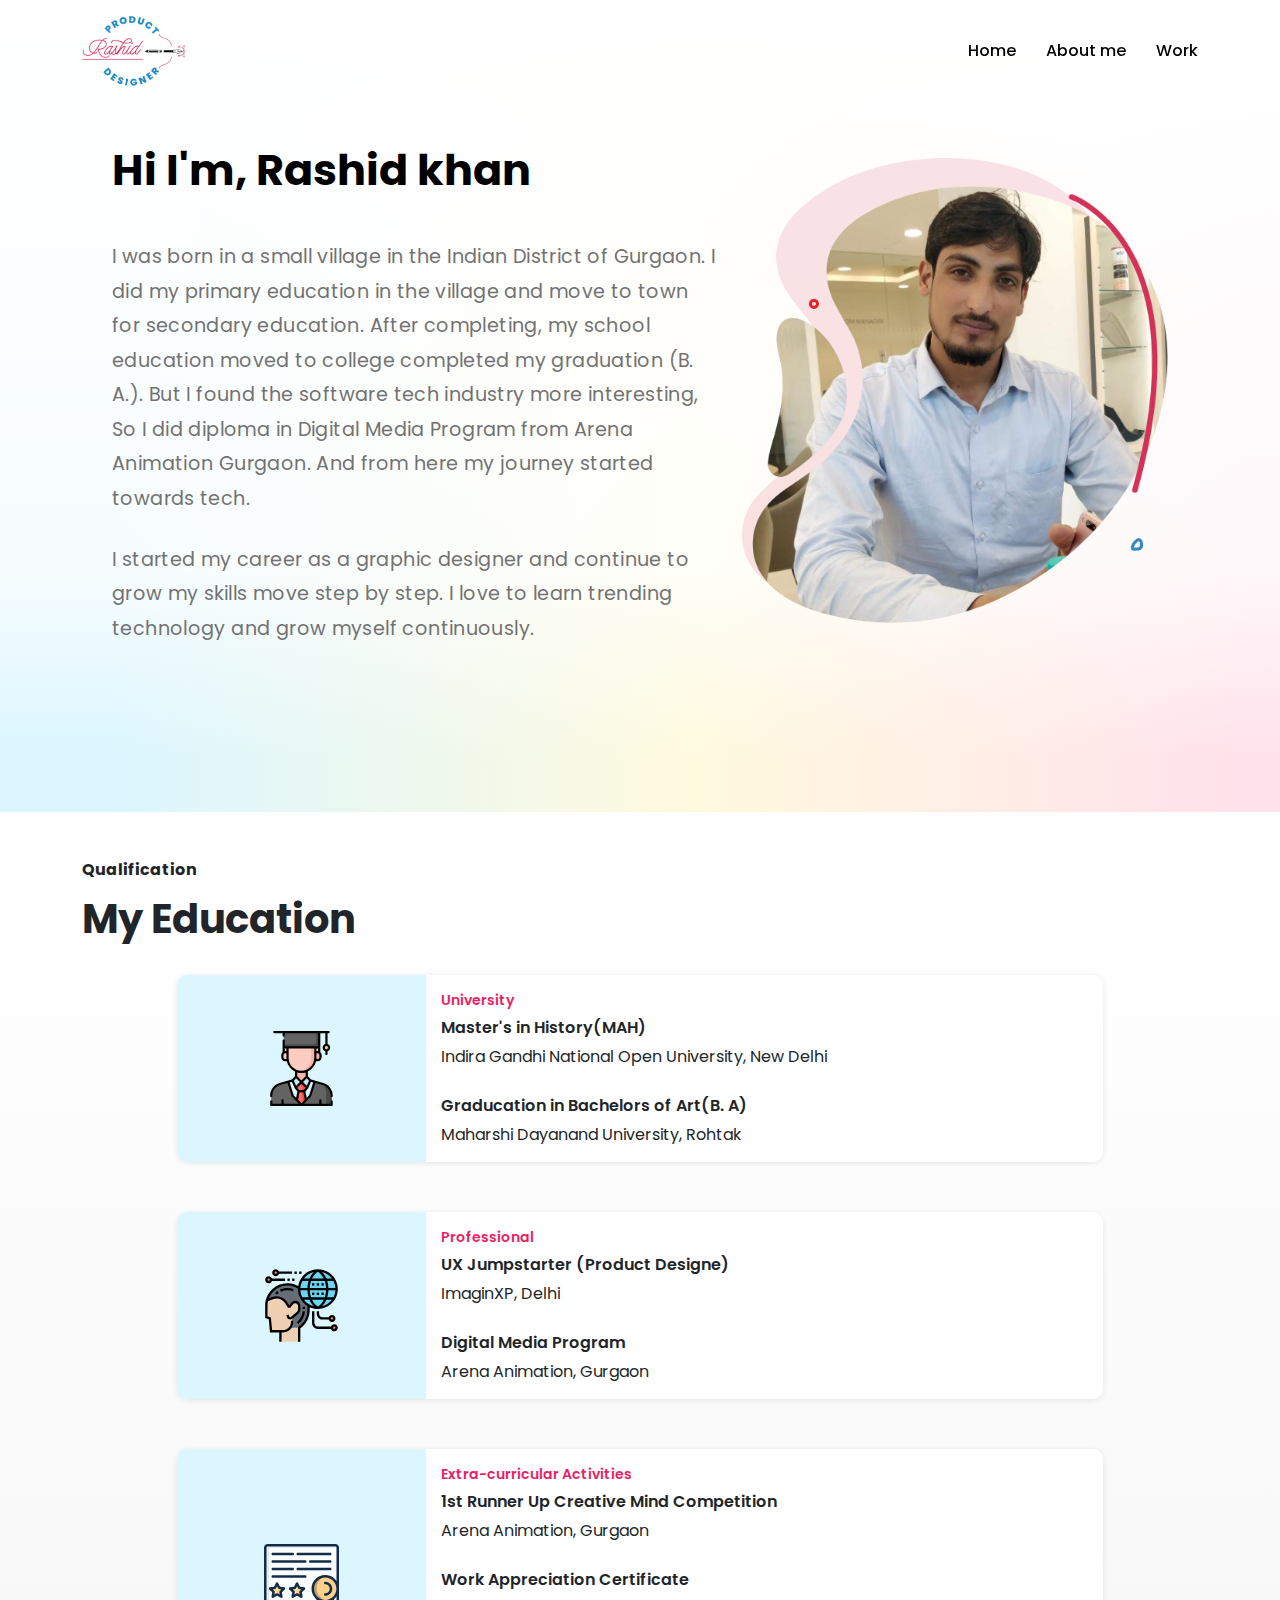
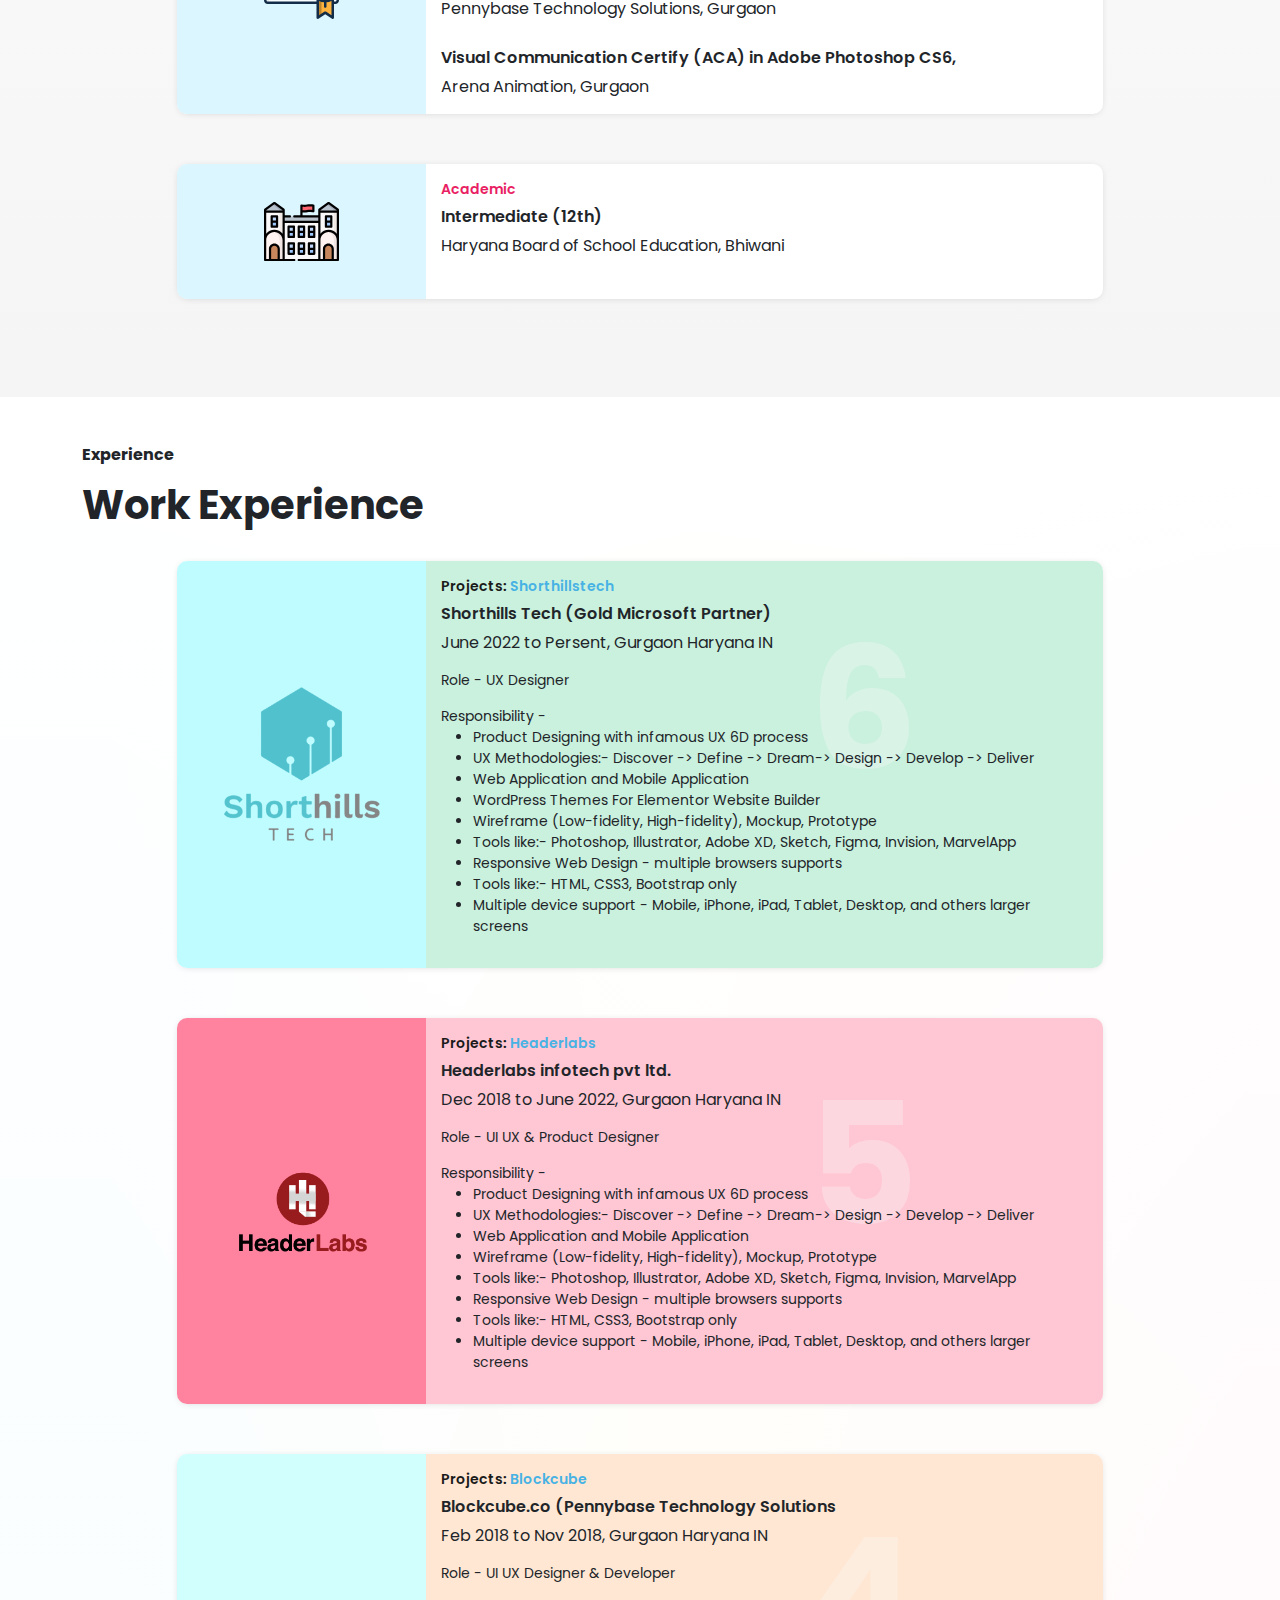
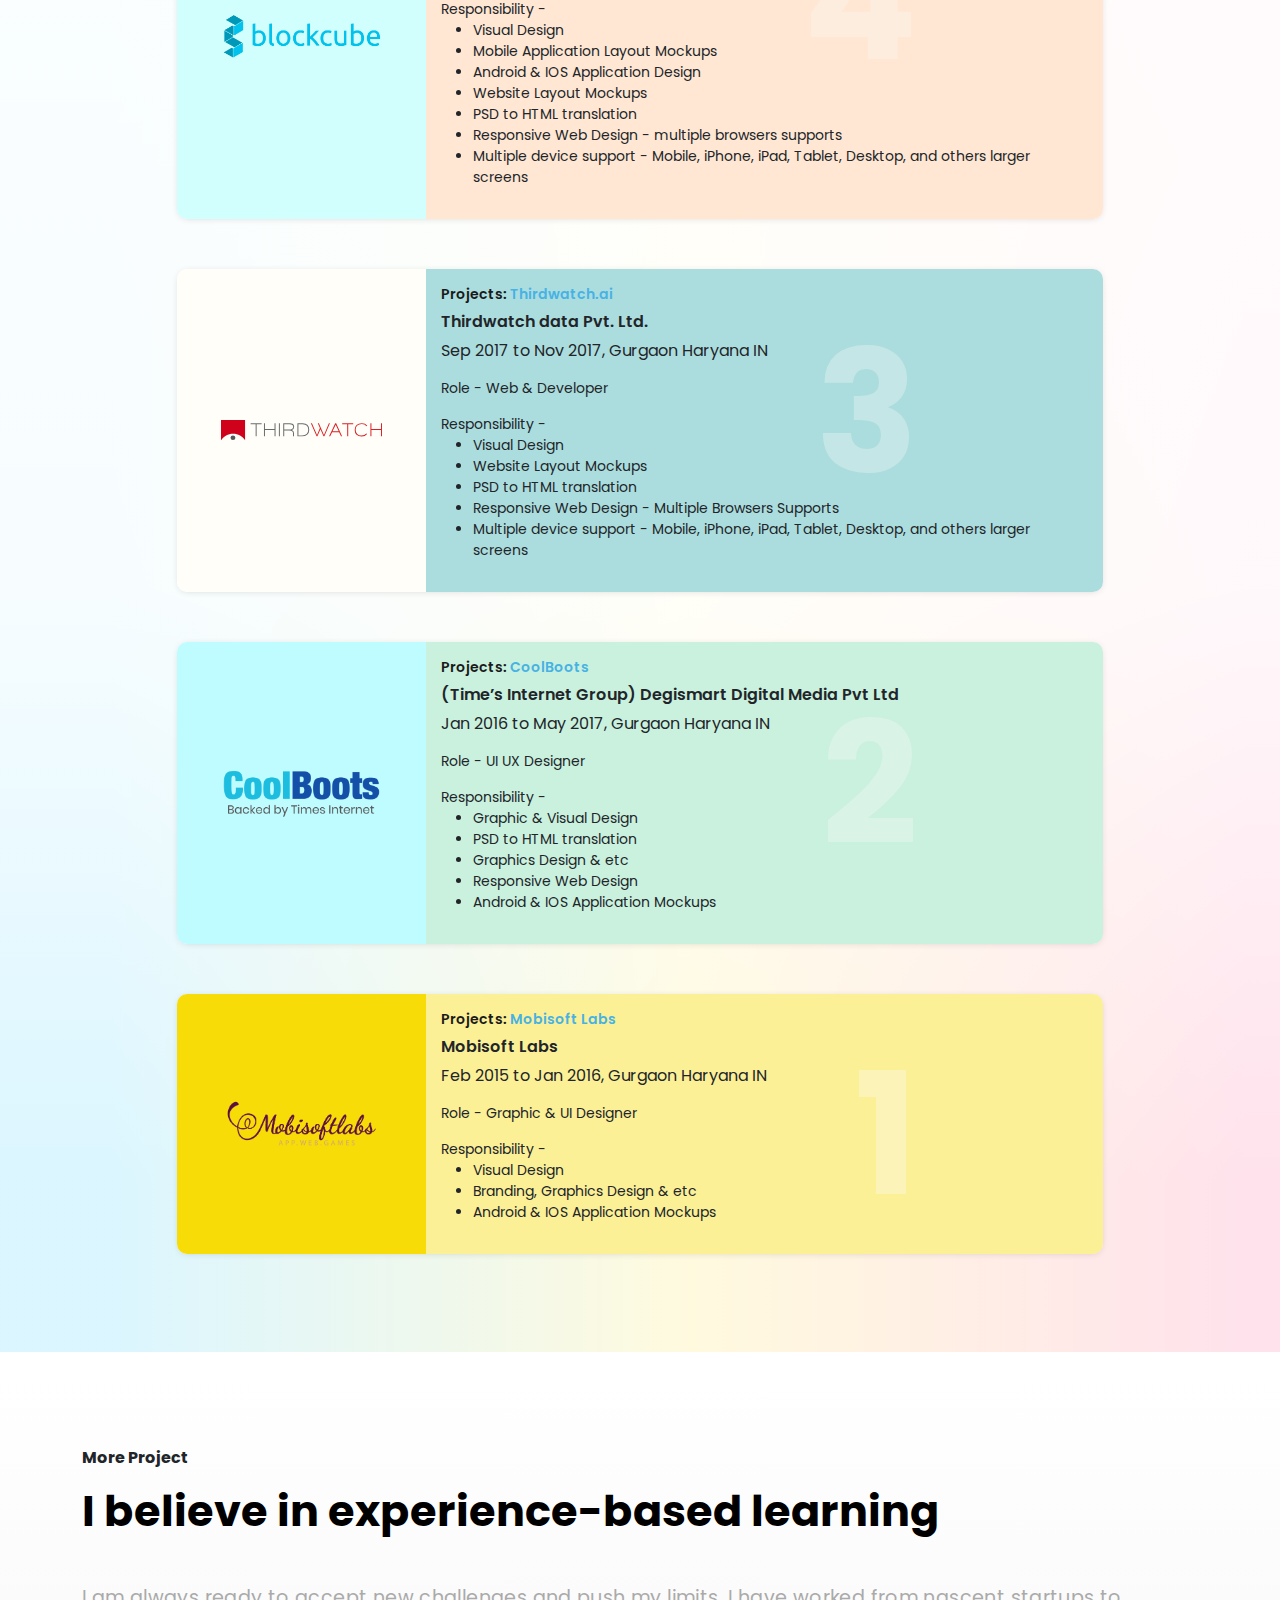
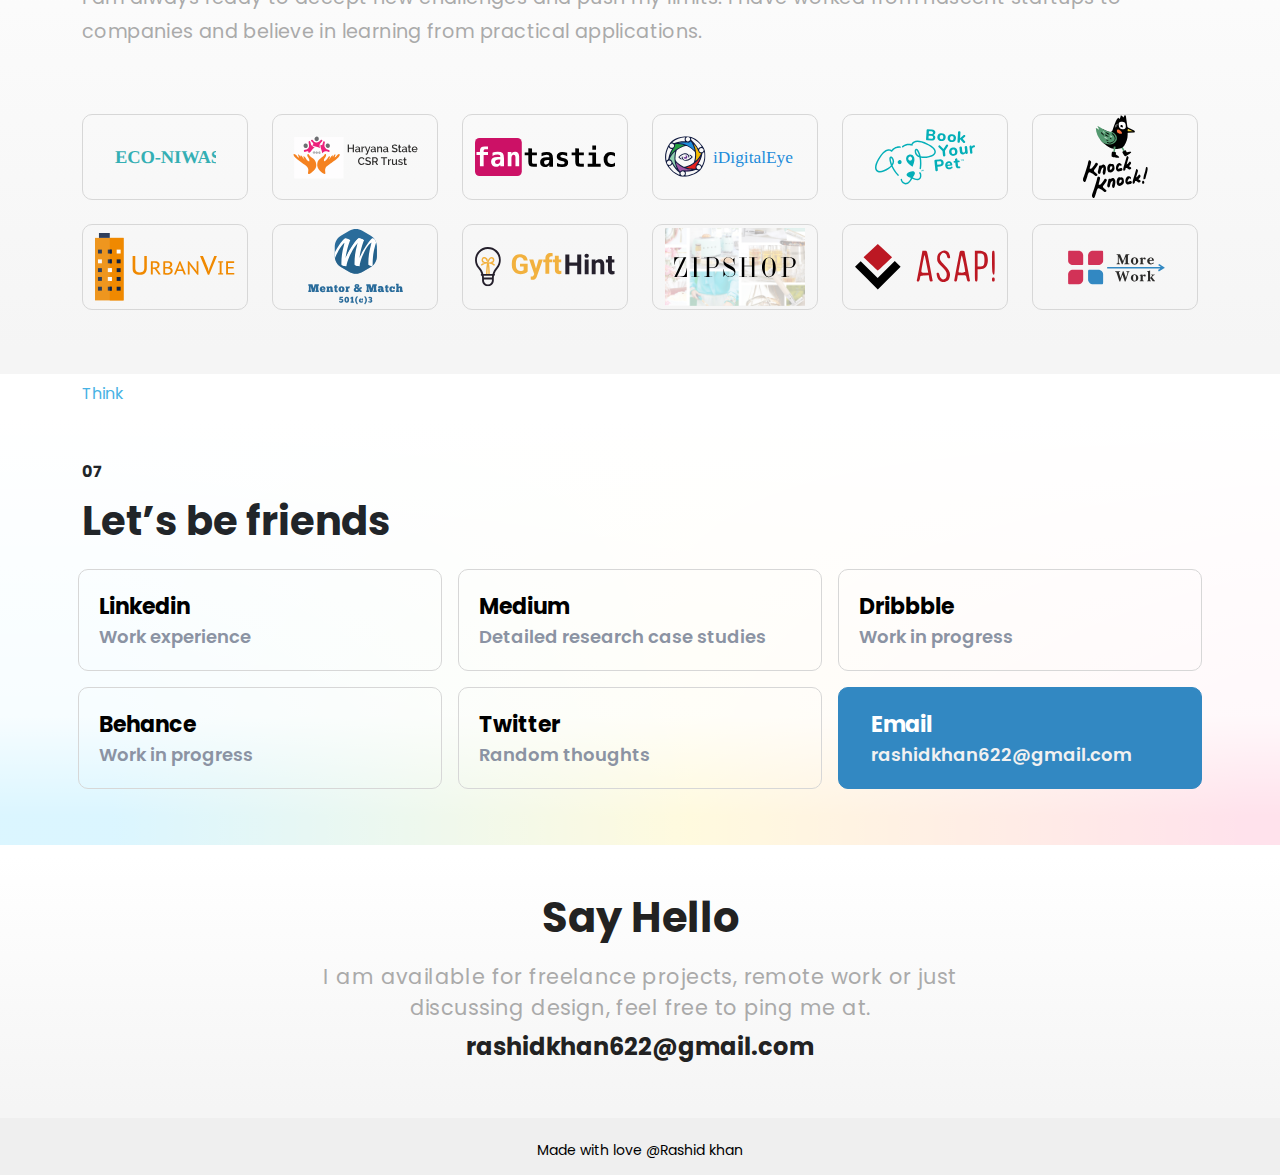
==== about.html @ bad3708c "first commit" ====
<!DOCTYPE html>
<html lang="en">
    <head>
        <meta charset="utf-8" />
        <meta content="width=device-width, initial-scale=1.0" name="viewport" />
        <title>Rashid | UX UI & Product Designer</title>
        <meta content="" name="description" />
        <meta content="" name="keywords" />
        <meta
            name="description"
            content="Web designer, Graphic designer, UI & UX Designer, Product Designer, UI UX Designer Portfolio, Graphic Designer Portfolio, web designer Portfolio, UI UX Designer freelance, World the best product designer, best of the world graphic designer,  Mobile Application like an Android, IOS Application, Web Application. Best Web Designer, Top Web Designing Company, World Largest Design thinking, 6D Prosess, UI UX design, Mobile Application, Professnal Product Desdigner. Professional Web Application Designer. We have built some of the most complex platforms and products in the past. We love to code! Let's build the next big product together!"
        />
        <meta name="author" content="" />
        <meta name="robots" content="index, follow" />
        <!-- Favicons -->
        <link href="assets/img/favicon.png" rel="icon" />
        <link href="assets/img/apple-touch-icon.png" rel="apple-touch-icon" />
        <!-- Google Fonts -->

        <link href="https://fonts.googleapis.com/css2?family=Poppins:wght@100;200;300;400;500;600;700;800&display=swap" rel="stylesheet" />
        <!-- Vendor CSS Files -->
        <link href="assets/vendor/aos/aos.css" rel="stylesheet" />
        <link href="assets/vendor/bootstrap/css/bootstrap.min.css" rel="stylesheet" />
        <link href="assets/vendor/bootstrap-icons/bootstrap-icons.css" rel="stylesheet" />
        <link href="assets/vendor/boxicons/css/boxicons.min.css" rel="stylesheet" />
        <link href="assets/vendor/glightbox/css/glightbox.min.css" rel="stylesheet" />
        <link href="assets/vendor/remixicon/remixicon.css" rel="stylesheet" />
        <link href="assets/vendor/swiper/swiper-bundle.min.css" rel="stylesheet" />
        <!-- Template Main CSS File -->
        <link
            rel="stylesheet"
            href="https://cdnjs.cloudflare.com/ajax/libs/font-awesome/5.15.4/css/all.min.css"
            integrity="sha512-1ycn6IcaQQ40/MKBW2W4Rhis/DbILU74C1vSrLJxCq57o941Ym01SwNsOMqvEBFlcgUa6xLiPY/NS5R+E6ztJQ=="
            crossorigin="anonymous"
            referrerpolicy="no-referrer"
        />
        <!-- <link rel="stylesheet" href="https://cdnjs.cloudflare.com/ajax/libs/font-awesome/4.7.0/css/font-awesome.min.css"> -->
        <link href="assets/css/style.css" rel="stylesheet" />
    </head>
    <body>
        <!-- ======= Header ======= -->
        <header id="header" class="fixed-top">
            <div class="container d-flex align-items-center mt-3">
                <h1 class="logo me-auto">
                    <a href="index.html"><img src="assets/img/logo.png"  alt="Rashid_product_designer" class="img-fluid" alt="" /></a>
                </h1>
                <nav id="navbar" class="navbar">
                    <ul>
                        <li><a class="nav-link scrollto active" href="index.html">Home</a></li>
                        <li><a class="nav-link scrollto" href="about.html">About me</a></li>
                        <li><a class="nav-link scrollto" href="projects.html">Work</a></li>
                        <!-- <li>
                            <a class="nav-link scrollto" href="mailto:rashidkhan622@gmail.com" target="_blank"><button type="button" class="btn btn-outline-danger">Mail me</button></a>
                        </li> -->
                    </ul>
                    <i class="bi bi-list mobile-nav-toggle"></i>
                </nav>
            </div>
        </header>
        <!-- End Header -->
        <!-- ======= Hero Section ======= -->

        <!-- End Hero -->

        <!-- <div class="ux-section py-5">
            <div class="container py-5 pb-3">
                <div class="row">
                    <div class="col-lg-12 col-12 pt-5 pb-3">
                        <h6><strong>About me</strong></h6>
                    </div>
                </div>
                <div class="row">
                    <div class="col-lg-6 col-md-6 col-sm-12">
                        <div class="my-profile-heading">
                            <h1><strong>Success Stories</strong></h1>
                        </div>
                    </div>
                </div>
            </div>
        </div> -->

        <div class="section-c py-5">
            <div class="container py-5">
                <div class="row pb-4 mt-3">
                    <div class="col-lg-12 col-md-12 col-sm-12">
                        <div class="about-card">
                            <div class="work-name">
                                <div class="row">
                                    <div class="col-lg-7 col-md-7 col-sm-12">
                                        <div class="my-profile-about">
                                            <h2 class="mb-3"><strong>Hi I'm, Rashid khan</strong></h2>
                                            <p class="pt-4 mb-2 pb-2 overflow-auto">
                                                I was born in a small village in the Indian District of Gurgaon. I did my primary education in the village and move to town for secondary education. After completing, my school education moved to college completed my graduation (B. A.). But I found the software tech industry more interesting, So I did diploma in Digital Media Program from Arena Animation Gurgaon. And from here my journey started towards tech.
                                            </p>
                                            
                                            <p class="mb-2 pb-2 overflow-auto">I started my career as a graphic designer and continue to grow my skills move step by step. I love to learn trending technology and grow myself continuously.</p>
                                            


                                        </div>
                                    </div>
                                    <div class="col-lg-5 col-md-5 col-sm-12">
                                        <div class="my-img-c text-center mt-3">
                                            <img class="img-fluid" src="assets/img/about-me.png"  alt="Rashid_product_designer" />
                                        </div>
                                    </div>
                                </div>
                            </div>
                        </div>
                    </div>
                </div>
            </div>
        </div>
        <div class="section-a">
            <div class="container py-5">
                <div class="row section-around">
                    <div class="col-lg-12 col-md-12 col-sm-12">
                        <div class="say-hello-1">
                            <h6 class="mb-3"><strong>Qualification</strong></h6>
                            <h1 class="text-left pb-2"><strong>My Education </strong></h1>
                            <div class="row">
                                <div class="col-md-10 offset-md-1 col-sm-12 mt-3">
                                    <div class="educational-right">
                                        <div class="classes-edu">
                                            <div class="left-edu"><img src="assets/img/student.svg"  alt="Rashid_product_designer" /></div>
                                            <div class="right-edu">
                                                <div class="tag">University</div>
                                                <div class="degree">Master's in History(MAH)</div>
                                                <div class="institution">Indira Gandhi National Open University, New Delhi</div>

                                                <div class="space-bar"></div>
                                                <div class="degree">Graducation in Bachelors of Art(B. A)</div>
                                                <div class="institution">Maharshi Dayanand University, Rohtak</div>
                                            </div>
                                        </div>
                                        
                                        <div class="classes-edu">
                                            <div class="left-edu"><img src="assets/img/communication.svg"  alt="Rashid_product_designer" /></div>
                                            <div class="right-edu">
                                                <div class="tag">Professional</div>
                                                <div class="degree">UX Jumpstarter (Product Designe)</div>
                                                <div class="institution">ImaginXP, Delhi</div>
                                                <div class="space-bar"></div>
                                                <div class="degree">Digital Media Program</div>
                                                <div class="institution">Arena Animation, Gurgaon</div>
                                            </div>
                                        </div>
                                        <div class="classes-edu">
                                            <div class="left-edu"><img src="assets/img/certificate.svg"  alt="Rashid_product_designer" /></div>
                                            <div class="right-edu">
                                                <div class="tag">Extra-curricular Activities</div>
                                                <div class="degree">1st Runner Up Creative Mind Competition</div>
                                                <div class="institution">Arena Animation, Gurgaon</div>
                                                <div class="space-bar"></div>
                                                <div class="degree">Work Appreciation Certificate</div>
                                                <div class="institution">Pennybase Technology Solutions, Gurgaon</div>
                                                <div class="space-bar"></div>
                                                <div class="degree">Visual Communication Certify (ACA) in Adobe Photoshop CS6,</div>
                                                <div class="institution">Arena Animation, Gurgaon</div>
                                            </div>
                                        </div>
                                        <div class="classes-edu">
                                            <div class="left-edu"><img src="assets/img/school.svg" alt="Rashid_product_designer" /></div>
                                            <div class="right-edu" d>
                                                <div class="tag">Academic</div>
                                                <div class="degree">Intermediate (12th)</div>
                                                <div class="institution">Haryana Board of School Education, Bhiwani</div>
                                            </div>
                                        </div>
                                    </div>
                                </div>
                            </div>
                        </div>
                    </div>
                </div>
            </div>
        </div>
        <div class="section-c">
            <div class="container py-5">
                <div class="row section-around">
                    <div class="col-lg-12 col-md-12 col-sm-12">
                        <div class="say-hello-1">
                            <h6 class="mb-3"><strong>Experience</strong></h6>
                            <h1 class="text-left pb-2"><strong>Work Experience</strong></h1>
                            <div class="row">
                                <div class="col-md-10 offset-md-1 col-sm-12 mt-3">
                                    <div class="educational-right ">
                                        <div class="classes-edu head6">
                                            <div class="left-edu ushyaku"><img src="assets/img/shorthills.png" style="max-width: 85% !important;" alt="Rashid_product_designer" /></div>
                                            <div class="right-edu ushyaku">
                                                <div class="tag"><span>Projects: </span><a href="https://www.shorthillstech.com/" target="_blank">Shorthillstech</a></div>
                                                <div class="degree">Shorthills Tech (Gold Microsoft Partner)</div>
                                                <div class="institution">June 2022 to Persent, Gurgaon Haryana IN</div>
                                                <div class="duration"><span>Role -</span> UX Designer</div>
                                                <div class="duration">
                                                    <div>Responsibility -</div>
                                                    <ul>
                                                        <li>Product Designing with infamous UX 6D process</li>
                                                        <li>UX Methodologies:- Discover -> Define -> Dream-> Design -> Develop -> Deliver</li>
                                                        <li>Web Application and Mobile Application </li>
                                                        <li>WordPress Themes For Elementor Website Builder</li>
                                                        <li>Wireframe (Low-fidelity, High-fidelity), Mockup, Prototype </li>
                                                        <li>Tools like:- Photoshop, Illustrator, Adobe XD, Sketch, Figma, Invision, MarvelApp</li>
                                                        <li>Responsive Web Design - multiple browsers supports</li>
                                                        <li>Tools like:- HTML, CSS3, Bootstrap only</li>
                                                        <li>Multiple device support - Mobile, iPhone, iPad, Tablet, Desktop, and others larger screens</li>
                                                    </ul>
                                                </div>
                                            </div>
                                        </div> 
                                        <div class="classes-edu headl">
                                            <div class="left-edu headerlbs"><img src="assets/img/headerlabs_logo.png" style="max-width: 80% !important;"  alt="Rashid_product_designer" /></div>
                                            <div class="right-edu headerlbs">
                                                <div class="tag">
                                                    <span>Projects: </span><a href="https://headerlabs.com/" target="_blank">Headerlabs</a>
                                                    
                                                </div>
                                                <div class="degree">Headerlabs infotech pvt ltd.</div>
                                                <div class="institution">Dec 2018 to June 2022, Gurgaon Haryana IN</div>
                                                <div class="duration"><span>Role -</span> UI UX &amp; Product Designer </div>
                                                <div class="duration">
                                                    <div>Responsibility -</div>
                                                    <ul>
                                                        <li>Product Designing with infamous UX 6D process</li>
                                                        <li>UX Methodologies:- Discover -> Define -> Dream-> Design -> Develop -> Deliver</li>
                                                        <li>Web Application and Mobile Application </li>
                                                        <li>Wireframe (Low-fidelity, High-fidelity), Mockup, Prototype </li>
                                                        <li>Tools like:- Photoshop, Illustrator, Adobe XD, Sketch, Figma, Invision, MarvelApp</li>
                                                        <li>Responsive Web Design - multiple browsers supports</li>
                                                        <li>Tools like:- HTML, CSS3, Bootstrap only</li>
                                                        <li>Multiple device support - Mobile, iPhone, iPad, Tablet, Desktop, and others larger screens</li>
                                                    </ul>
                                                </div>
                                            </div>
                                        </div>
                                        <div class="classes-edu ekk">
                                            <div class="left-edu rc"><img src="assets/img/blockcube.png"  alt="Rashid_product_designer" style="max-width: 85% !important;" /></div>
                                            <div class="right-edu rc">
                                                <div class="tag">
                                                    <span>Projects: </span><a href="https://blockcube.co/" target="_blank">Blockcube</a>
                                                    
                                                </div>
                                                <div class="degree">Blockcube.co (Pennybase Technology Solutions</div>
                                                <div class="institution">Feb 2018 to Nov 2018, Gurgaon Haryana IN</div>
                                                <div class="duration"><span>Role -</span> UI UX Designer &amp; Developer</div>
                                                <div class="duration">
                                                    <div>Responsibility -</div>
                                                    <ul><li>Visual Design</li>
                                                        <li>Mobile Application Layout Mockups</li>
                                                        <li>Android & IOS Application Design</li>
                                                        <li>Website Layout Mockups</li>
                                                        <li>PSD to HTML translation</li>
                                                        <li>Responsive Web Design - multiple browsers supports</li>
                                                        <li>Multiple device support - Mobile, iPhone, iPad, Tablet, Desktop, and others larger screens</li>
                                                    </ul>
                                                </div>
                                            </div>
                                        </div>
                                        <div class="classes-edu thirdwatch">
                                            <div class="left-edu thirdwatch"><img src="assets/img/thirdwatch.svg" style="max-width: 85% !important;"  alt="Rashid_product_designer" /></div>
                                            <div class="right-edu thirdwatch">
                                                <div class="tag">
                                                    <span>Projects: </span><a href="https://www.thirdwatch.ai/" target="_blank">Thirdwatch.ai</a>
                                                    
                                                </div>
                                                <div class="degree">Thirdwatch data Pvt. Ltd. </div>
                                                <div class="institution">Sep 2017 to Nov 2017, Gurgaon Haryana IN</div>
                                                <div class="duration"><span>Role -</span> Web &amp; Developer</div>
                                                <div class="duration">
                                                    <div>Responsibility -</div>
                                                    <ul>
                                                        <li>Visual Design</li>
                                                        <li>Website Layout Mockups</li>
                                                        <li>PSD to HTML translation</li>
                                                        <li>Responsive Web Design - Multiple Browsers Supports</li>
                                                        <li>Multiple device support - Mobile, iPhone, iPad, Tablet, Desktop, and others larger screens</li>
                                                    </ul>
                                                </div>
                                            </div>
                                        </div>
                                        <div class="classes-edu doo">
                                            <div class="left-edu ushyaku"><img src="assets/img/coolboots.png" style="max-width: 85% !important;"  alt="Rashid_product_designer" /></div>
                                            <div class="right-edu ushyaku">
                                                <div class="tag"><span>Projects: </span><a href="https://www.coolbootsmedia.com/" target="_blank">CoolBoots</a></div>
                                                <div class="degree">(Time’s Internet Group) Degismart Digital Media Pvt Ltd</div>
                                                <div class="institution">Jan 2016 to May 2017, Gurgaon Haryana IN</div>
                                                <div class="duration"><span>Role -</span> UI UX Designer</div>
                                                <div class="duration">
                                                    <div>Responsibility -</div>
                                                    <ul>
                                                        <li>Graphic & Visual Design</li>
                                                        <li>PSD to HTML translation</li>
                                                        <li>Graphics Design &amp; etc</li>
                                                        <li>Responsive Web Design </li>
                                                        <li>Android & IOS Application Mockups </li>
                                                    </ul>
                                                </div>
                                            </div>
                                        </div>
                                        <div class="classes-edu teen">
                                            <div class="left-edu mp"><img class="w-100" src="assets/img/mobisoft-labs.png" style="max-width: 85% !important;"  alt="Rashid_product_designer" /></div>
                                            <div class="right-edu mp">
                                                <div class="tag"><span>Projects: </span> <a href="#" target="_blank">Mobisoft Labs</a></div>
                                                <div class="degree">Mobisoft Labs</div>
                                                <div class="institution">Feb 2015 to Jan 2016, Gurgaon Haryana IN</div>
                                                <div class="duration"><span>Role -</span> Graphic & UI Designer</div>
                                                <div class="duration">
                                                    <div>Responsibility -</div>
                                                    <ul>
                                                        <li>Visual Design</li>
                                                        <li>Branding, Graphics Design &amp; etc</li>
                                                        <li>Android & IOS Application Mockups </li>
                                                    </ul>
                                                </div>
                                            </div>
                                        </div>
                                    </div>
                                </div>
                            </div>
                        </div>
                    </div>
                </div>
            </div>
        </div>

        <div class="section-a">
            <div class="container py-5">
                <div class="row">
                    <div class="col-lg-12 col-md-12 col-sm-12 pb-4 mt-5">
                        <div class="my-profile-heading">
                            <h6 class="mb-3"><strong>More Project</strong></h6>
                            <h1 class="mt-0 pt-0"><strong>I believe in experience-based learning</strong></h1>
                            <p class="pt-4 mb-2 pb-2">I am always ready to accept new challenges and push my limits. I have worked from nascent startups to companies and believe in learning from practical applications.</p>
                        </div>
                    </div>
                    <div class="col-lg-12 col-md-12 col-sm-12 mt-3 mb-3">
                        <div class="my-project">
                            <div class="row">
                                <div class="col-md-2">
                                    <div class="my-logo-a mt-2">
                                        <a href="https://www.econiwas.com/" target="_blank">
                                            <div class="my-card-logo-a">
                                                <img class="" src="assets/img/project-logo/econiwas.svg"  alt="Rashid_product_designer" />
                                            </div>
                                        </a>
                                    </div>
                                </div>
                                <div class="col-md-2">
                                    <div class="my-logo-a mt-2">
                                        <a href="https://haryanacsr.org/" target="_blank">
                                            <div class="my-card-logo-a">
                                                <img class="" src="assets/img/project-logo/haryanacsr.svg"  alt="Rashid_product_designer" />
                                            </div>
                                        </a>
                                    </div>
                                </div>
                                <div class="col-md-2">
                                    <div class="my-logo-a mt-2">
                                        <a href="https://www.behance.net/gallery/129111049/Fantastic" target="_blank">
                                            <div class="my-card-logo-a">
                                                <img class="" src="assets/img/project-logo/fantastic.svg"  alt="Rashid_product_designer" />
                                            </div>
                                        </a>
                                    </div>
                                </div>
                                <div class="col-md-2">
                                    <div class="my-logo-a mt-2">
                                        <a href="">
                                            <div class="my-card-logo-a">
                                                <img class="" src="assets/img/project-logo/idigitaleye.svg"  alt="Rashid_product_designer" />
                                            </div>
                                        </a>
                                    </div>
                                </div>
                                <div class="col-md-2">
                                    <div class="my-logo-a mt-2">
                                        <a href="https://marvelapp.com/prototype/58ic13g/screen/52712906" target="_blank">
                                            <div class="my-card-logo-a">
                                                <img class="" src="assets/img/project-logo/byp.svg"  alt="Rashid_product_designer" />
                                            </div>
                                        </a>
                                    </div>
                                </div>
                                <div class="col-md-2">
                                    <div class="my-logo-a mt-2">
                                        <a href="https://marvelapp.com/prototype/5d6gh4e" target="_blank">
                                            <div class="my-card-logo-a">
                                                <img class="" src="assets/img/project-logo/knockknock.svg"  alt="Rashid_product_designer" />
                                            </div>
                                        </a>
                                    </div>
                                </div>
                            </div>

                            <div class="row mt-3">
                                <div class="col-md-2">
                                    <div class="my-logo-a mt-2">
                                        <a href="https://urbanvie.com/" target="_blank">
                                            <div class="my-card-logo-a">
                                                <img class="" src="assets/img/project-logo/urbanvie.svg"  alt="Rashid_product_designer" />
                                            </div>
                                        </a>
                                    </div>
                                </div>
                                <div class="col-md-2">
                                    <div class="my-logo-a mt-2">
                                        <a href="https://mentorandmatch.com/" target="_blank">
                                            <div class="my-card-logo-a">
                                                <img class="" src="assets/img/project-logo/mentor-match.svg" alt="Rashid Product Designer" />
                                            </div>
                                        </a>
                                    </div>
                                </div>
                                <div class="col-md-2">
                                    <div class="my-logo-a mt-2">
                                        <a href="https://www.behance.net/gallery/129111951/The-future-of-gifting-is-GyftHint" target="_blank">
                                            <div class="my-card-logo-a">
                                                <img class="" src="assets/img/project-logo/GyftHint.svg"  alt="Rashid_product_designer" />
                                            </div>
                                        </a>
                                    </div>
                                </div>
                                <div class="col-md-2">
                                    <div class="my-logo-a mt-2">
                                        <a href="">
                                            <div class="my-card-logo-a">
                                                <img class="" src="assets/img/project-logo/zipshop.svg"  alt="Rashid_product_designer" />
                                            </div>
                                        </a>
                                    </div>
                                </div>
                                <div class="col-md-2">
                                    <div class="my-logo-a mt-2">
                                        <a href="">
                                            <div class="my-card-logo-a">
                                                <img class="" src="assets/img/project-logo/asap.svg"  alt="Rashid_product_designer" />
                                            </div>
                                        </a>
                                    </div>
                                </div>
                                <div class="col-md-2">
                                    <div class="my-logo-a mt-2">
                                        <a href="projects.html">
                                            <div class="my-card-logo-a">
                                                <img class="" src="assets/img/project-logo/more.svg"  alt="Rashid_product_designer" />
                                            </div>
                                        </a>
                                    </div>
                                </div>
                            </div>
                        </div>
                    </div>
                </div>
            </div>
        </div>
        <div class="container py-2">
                <div class="row section-around">
                    <div class="col-md-12">
            <a href="think.html"> Think</a>
        </div>
                </div>
        </div>
        <div class="section-c">
            <div class="container py-5">
                <div class="row section-around">
                    <div class="col-lg-12 col-md-12 col-sm-12">
                        <div class="say-hello-1">
                            <h6 class="mb-3"><strong>07</strong></h6>
                            <h1 class="text-left pb-2"><strong>Let’s be friends </strong></h1>
                            <div class="row">
                                <a href="https://www.linkedin.com/in/rashid-ayanahs-70324b94/" rel="noopener" target="_blank" class="col-sm-4 col-12 p-2">
                                    <div class="around-item darkContainer row h-100">
                                        <div class="col-12 p-0 around-item-left">
                                            Linkedin
                                        </div>
                                        <span class="col-12 p-0 around-item-right d-block workDesc">
                                            Work experience
                                        </span>
                                    </div>
                                </a>

                                <a href="https://medium.com/@rashidkhan_98864" rel="noopener" target="_blank" class="col-sm-4 col-12 p-2">
                                    <div class="around-item darkContainer row h-100">
                                        <div class="col-12 p-0 around-item-left">
                                            Medium
                                        </div>
                                        <span class="col-12 p-0 around-item-right d-block workDesc">
                                            Detailed research case studies
                                        </span>
                                    </div>
                                </a>

                                <a href="https://dribbble.com/rasdhidkhan" rel="noopener" target="_blank" class="col-sm-4 col-12 p-2">
                                    <div class="around-item darkContainer row h-100">
                                        <div class="col-12 p-0 around-item-left">
                                            Dribbble
                                        </div>
                                        <span class="col-12 p-0 around-item-right d-block workDesc">
                                            Work in progress
                                        </span>
                                    </div>
                                </a>

                                <a href="https://www.behance.net/rashidkhan622" rel="noopener" target="_blank" class="col-sm-4 col-12 p-2">
                                    <div class="around-item darkContainer row h-100">
                                        <div class="col-12 p-0 around-item-left">
                                            Behance
                                        </div>
                                        <span class="col-12 p-0 around-item-right d-block workDesc">
                                            <!-- What I’m up to -->
                                            Work in progress
                                        </span>
                                    </div>
                                </a>

                                <a href="#" rel="noopener" target="_blank" class="col-sm-4 col-12 p-2">
                                    <div class="around-item darkContainer row h-100">
                                        <div class="col-12 p-0 around-item-left">
                                            Twitter
                                        </div>
                                        <span class="col-12 p-0 around-item-right d-block workDesc">
                                            Random thoughts
                                        </span>
                                    </div>
                                </a>

                                <a class="emailButton col-sm-4 col-12 p-2">
                                    <div class="around-item row h-100">
                                        <div class="col-12 around-item-left">
                                            Email
                                        </div>
                                        <span class="col-12 workDesc around-item-right d-block">
                                            rashidkhan622@gmail.com
                                        </span>
                                    </div>
                                </a>
                            </div>
                        </div>
                    </div>
                </div>
            </div>
        </div>

        <div class="section-d">
            <div class="container py-5">
                <div class="row">
                    <div class="col-lg-12 col-md-12 col-sm-12">
                        <div class="say-hello">
                            <h1 class="text-center"><strong>Say Hello </strong></h1>
                            <p>I am available for freelance projects, remote work or just discussing design, feel free to ping me at.</p>
                            <h4><strong>rashidkhan622@gmail.com</strong></h4>
                        </div>
                    </div>
                </div>
            </div>
        </div>

        <!-- End #main -->
        <!-- ======= Footer ======= -->
        <footer id="footer">
            <div class="container footer-bottom text-center">
                <div class="row">
                    <div class="col-md-12 col-sm-12 text-center">
                        <div class="mobile copyright">
                            Made with love @Rashid khan
                        </div>
                    </div>
                </div>
            </div>
        </footer>
        <!-- End Footer -->

        <div id="preloader"></div>
        <a href="#" class="back-to-top d-flex align-items-center justify-content-center"><i class="bi bi-arrow-up-short"></i></a>
        <!-- Vendor JS Files -->
        <script src="assets/vendor/aos/aos.js"></script>
        <script src="assets/vendor/bootstrap/js/bootstrap.bundle.min.js"></script>
        <script src="assets/vendor/glightbox/js/glightbox.min.js"></script>
        <script src="assets/vendor/isotope-layout/isotope.pkgd.min.js"></script>
        <script src="assets/vendor/php-email-form/validate.js"></script>
        <script src="assets/vendor/swiper/swiper-bundle.min.js"></script>
        <script src="assets/vendor/waypoints/noframework.waypoints.js"></script>
        <!-- Template Main JS File -->
        <script src="assets/js/main.js"></script>
    </body>
</html>
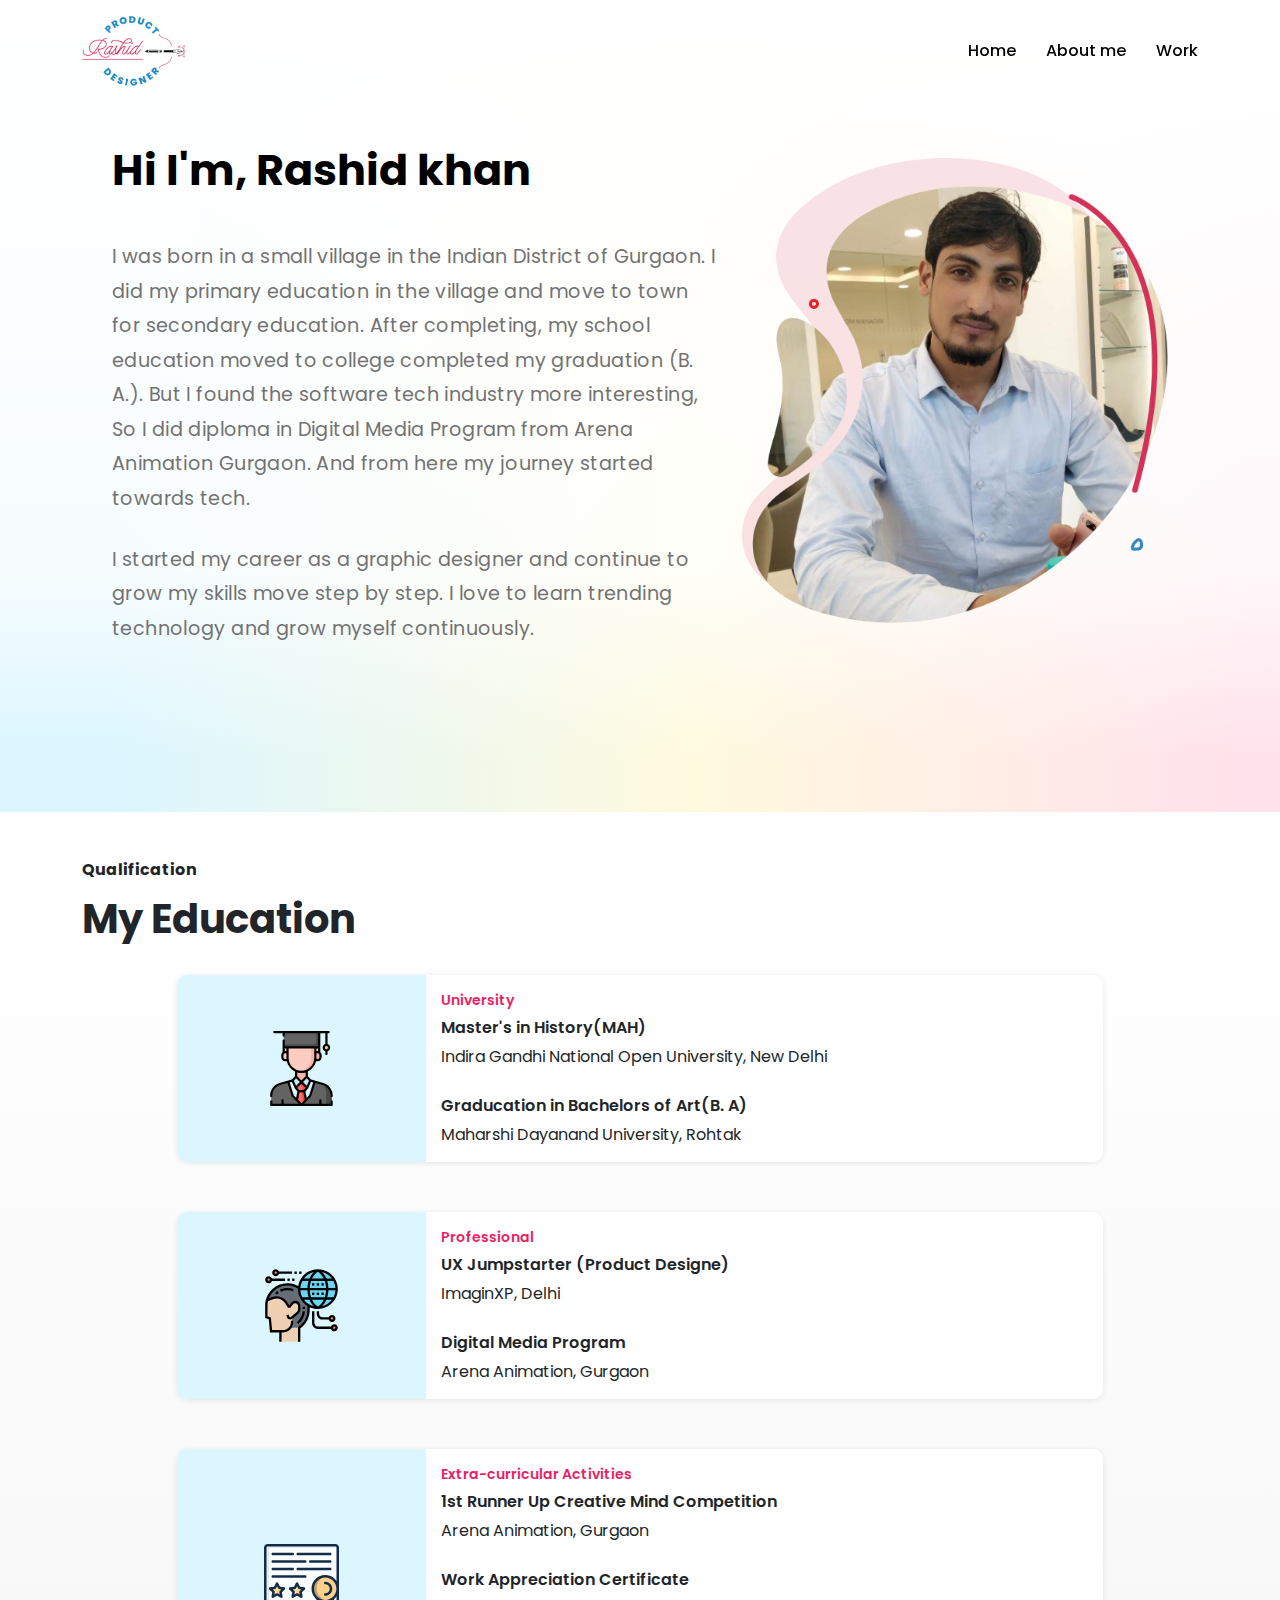
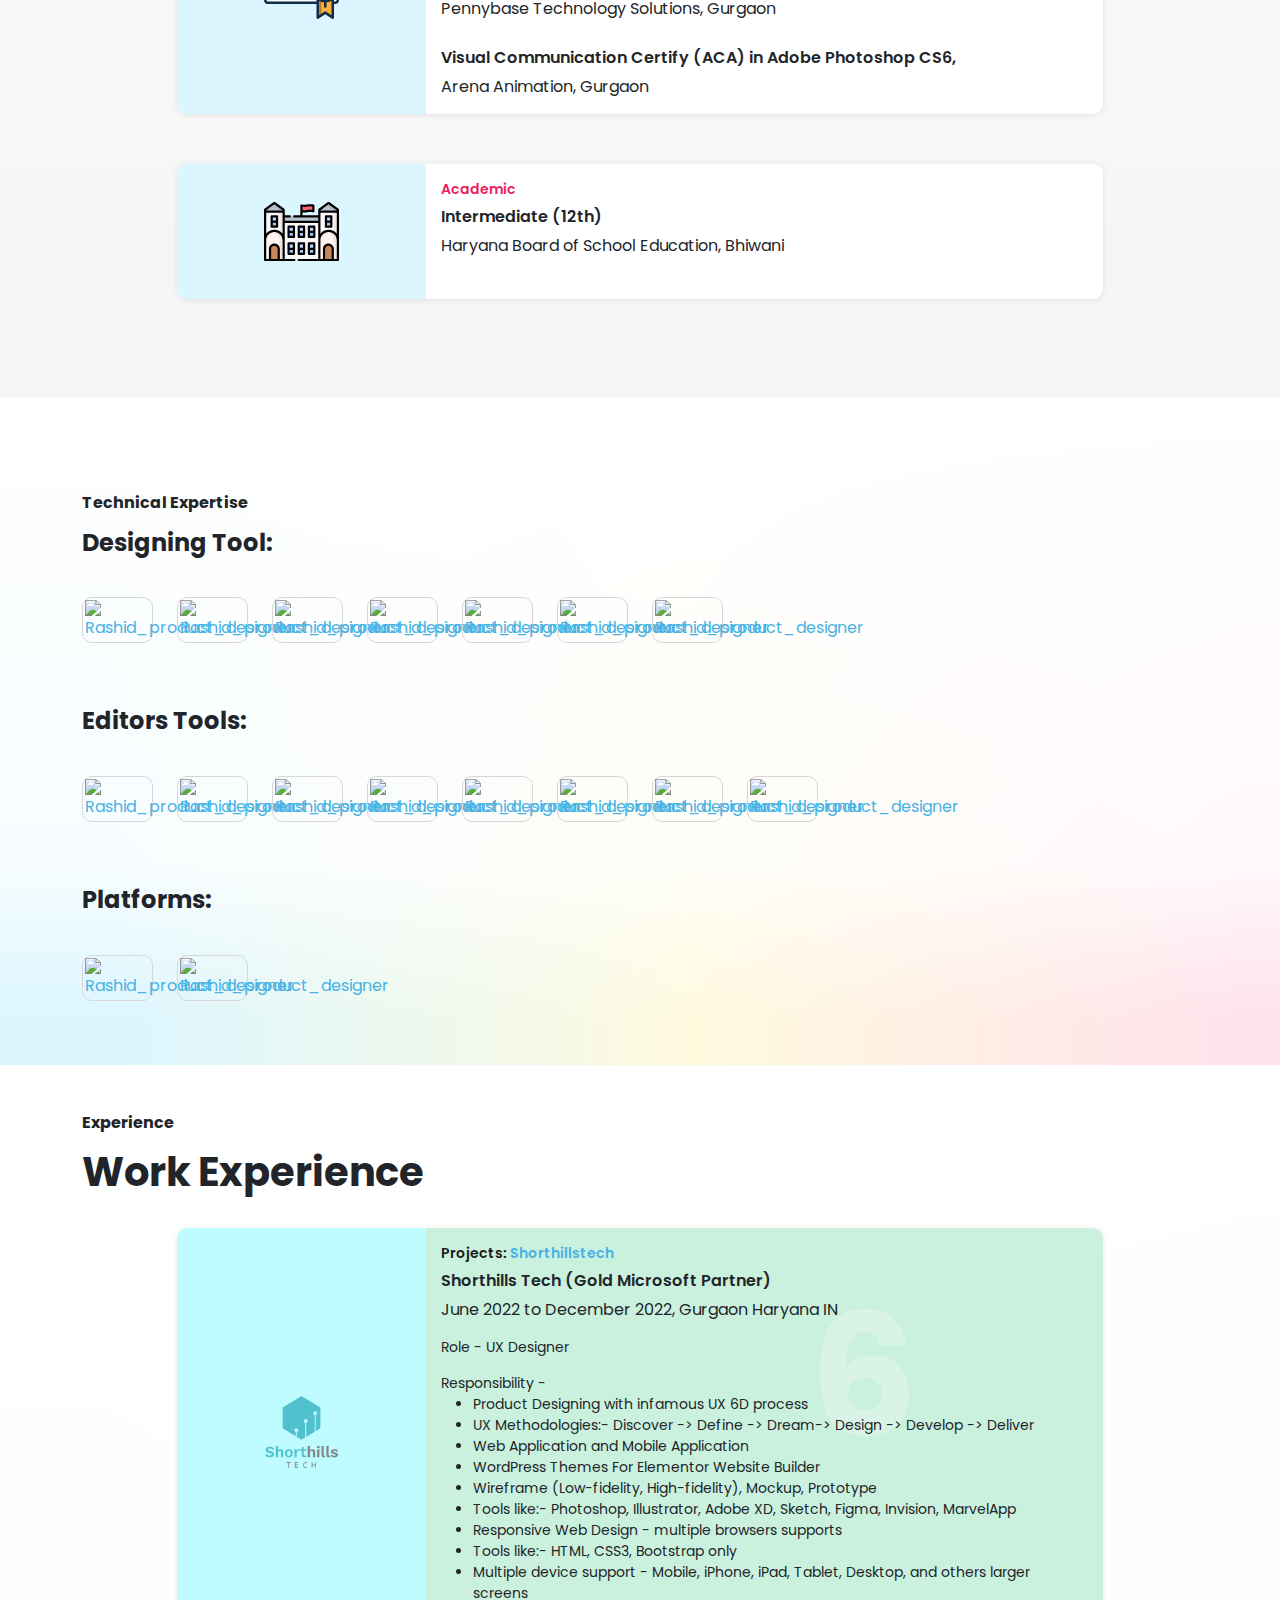
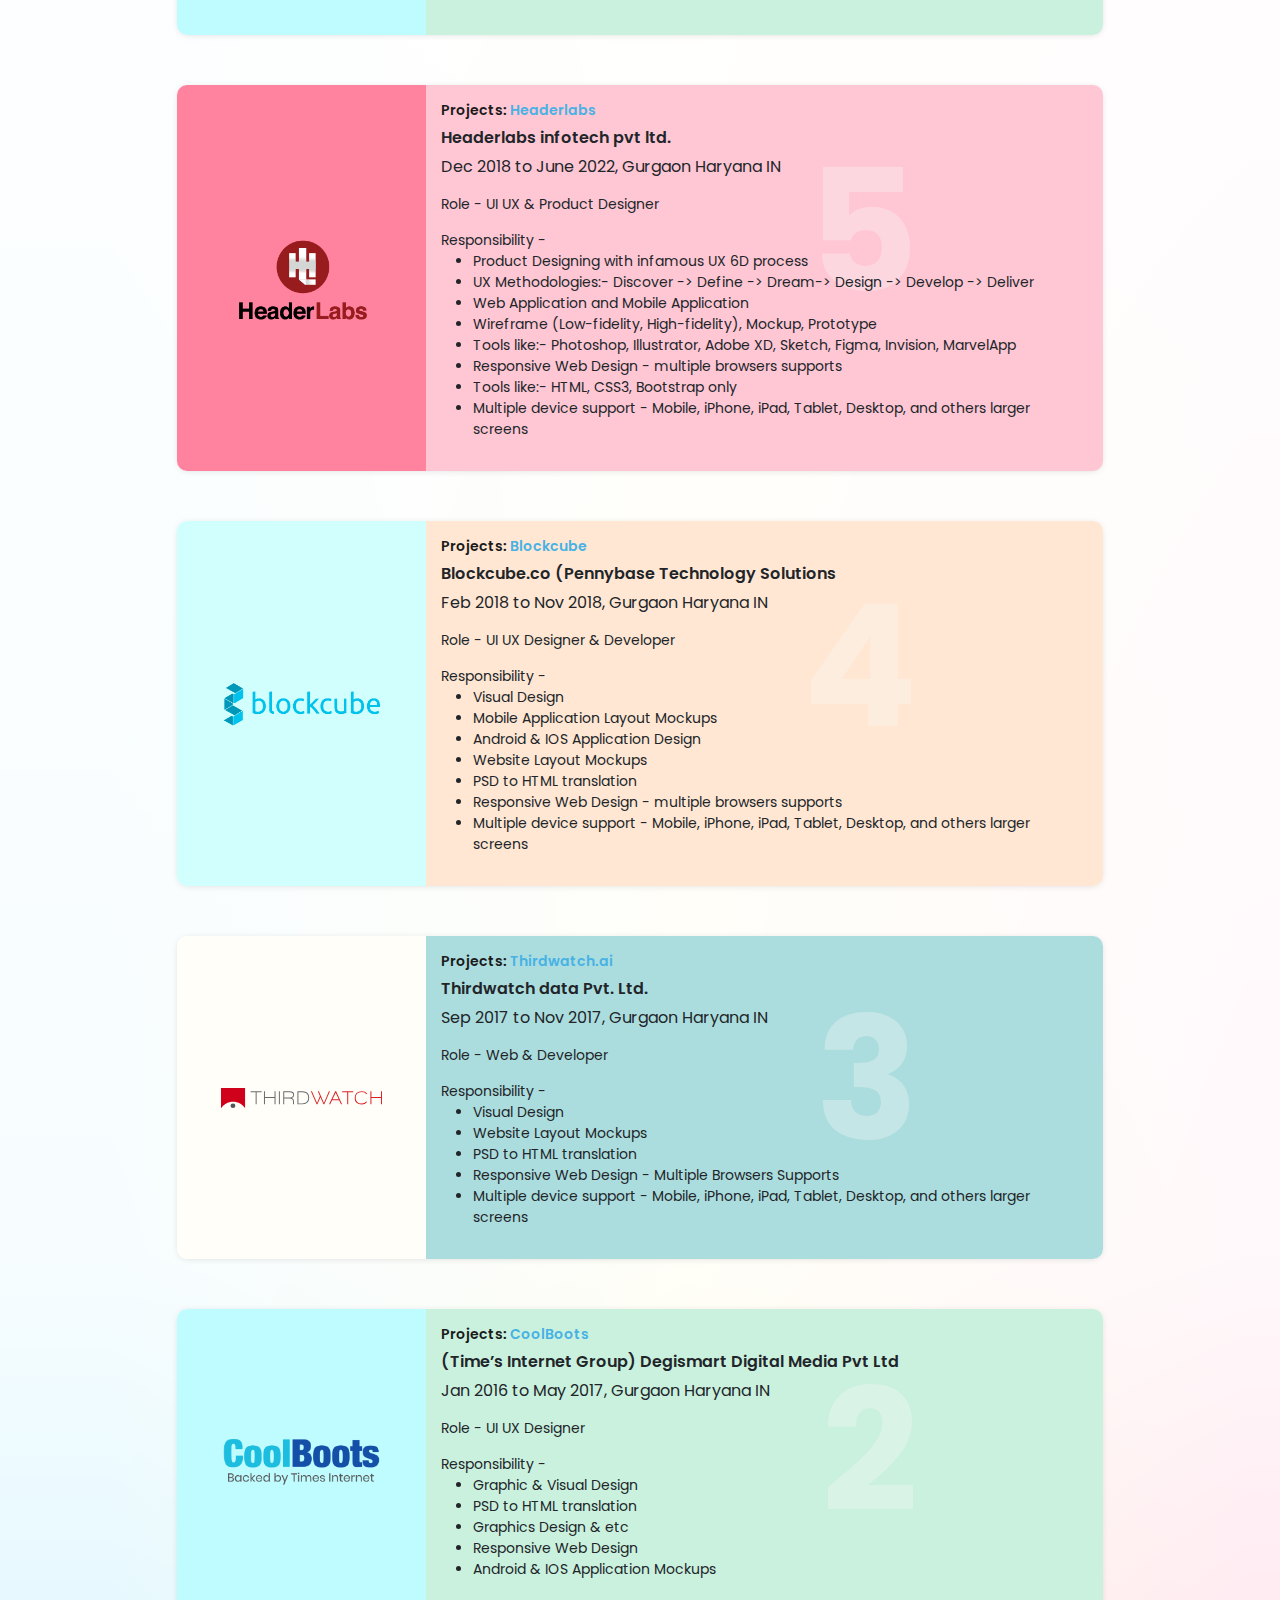
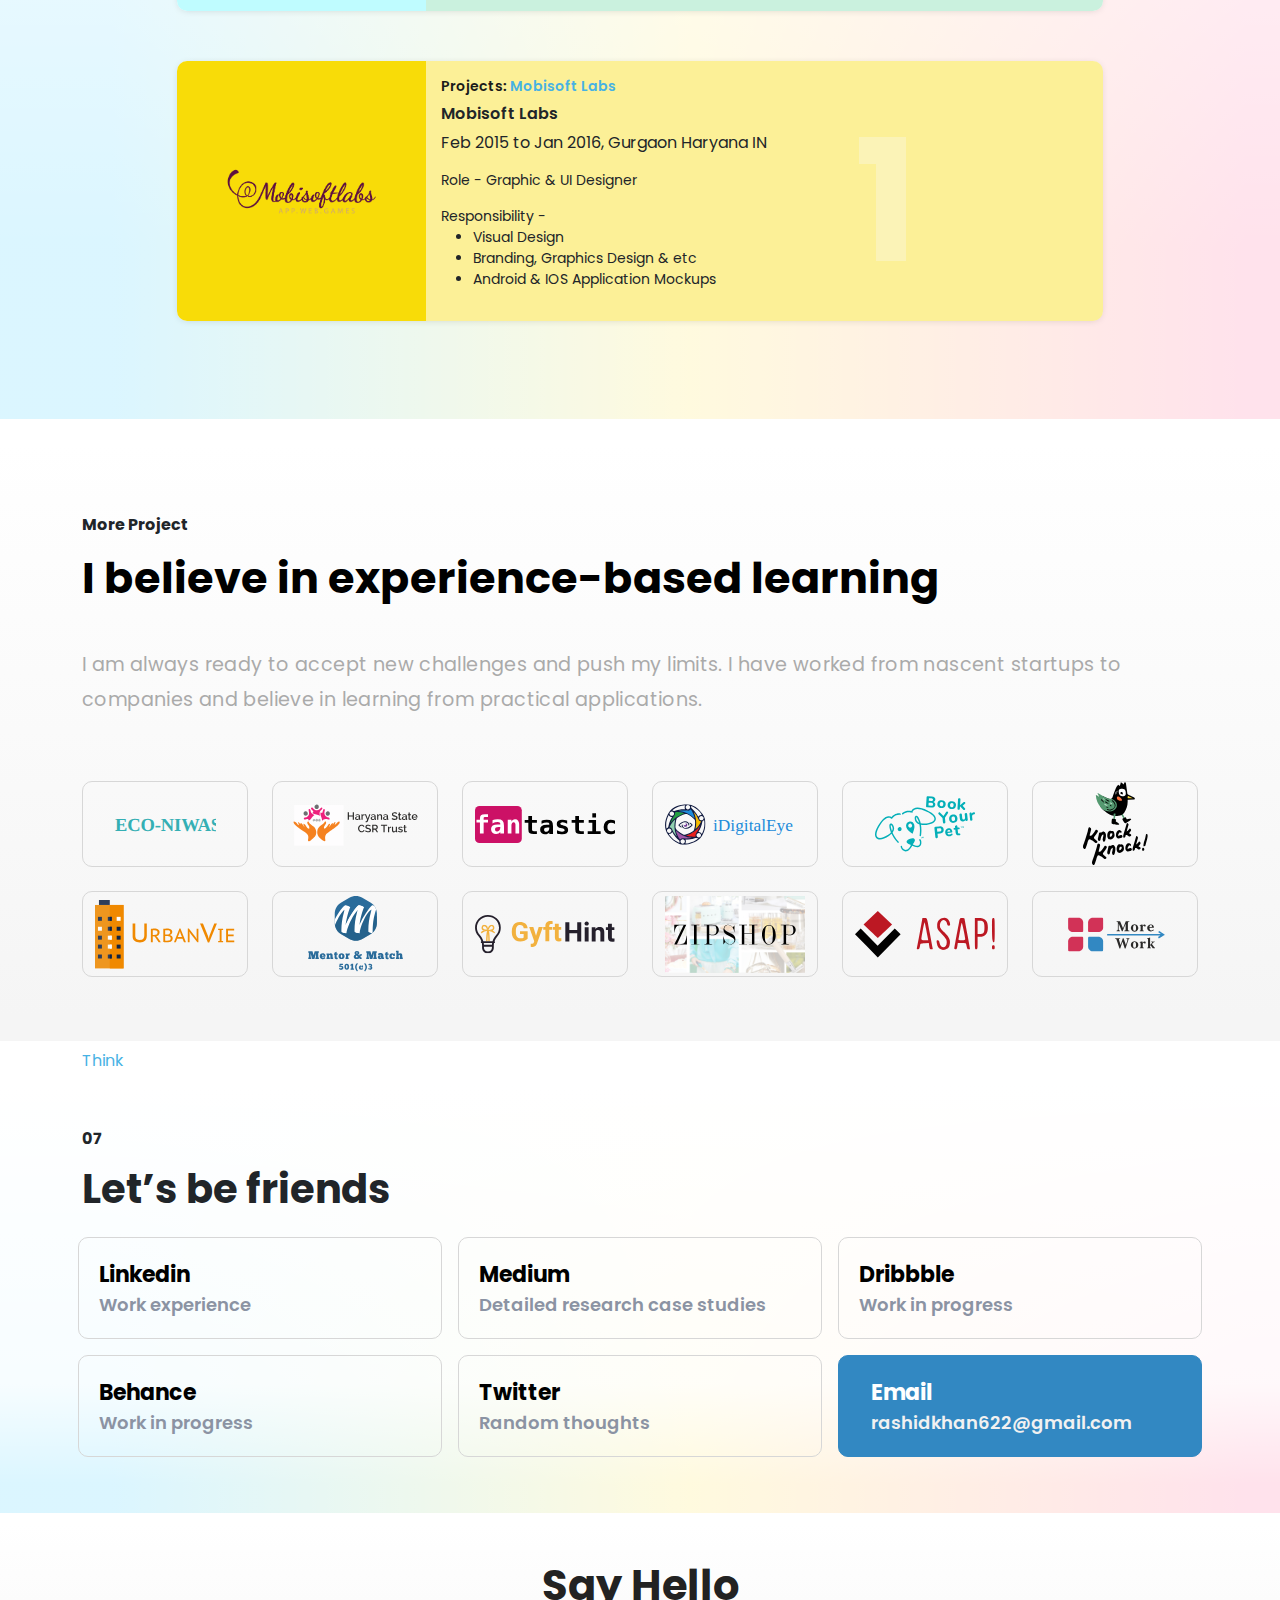
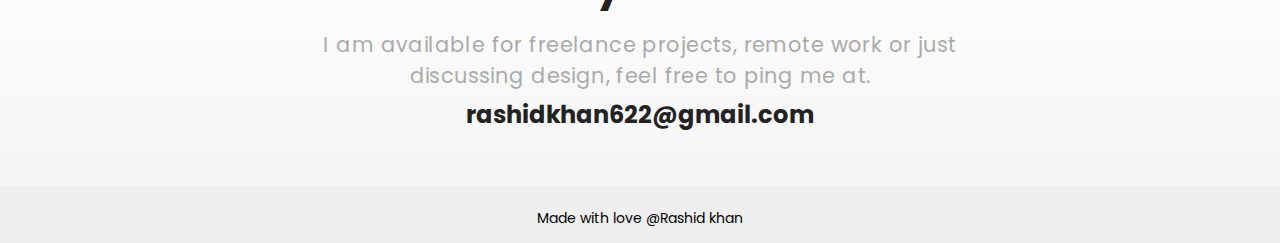
==== commit 0df7a4a9: "Update about.html" ====
--- a/about.html
+++ b/about.html
@@ -177,6 +177,214 @@
         </div>
         <div class="section-c">
             <div class="container py-5">
+                <div class="row">
+                    <div class="col-lg-12 col-md-12 col-sm-12 pb-4 mt-5">
+                        <div class="my-profile-heading">
+                            <h6 class="mb-3"><strong>Technical Expertise</strong></h6>
+                            <h4 class="mt-0 pt-0"><strong>Designing Tool:</strong></h4>
+                            </div>
+                    </div>
+                    <div class="col-lg-12 col-md-12 col-sm-12  mb-3">
+                        <div class="my-project">
+                            <div class="row">
+                                <div class="col-md-1 col-3">
+                                    <div class="my-logo-a mt-2">
+                                        <a href="" target="_blank">
+                                            <div class="my-card-logo-b">
+                                                <img class="w-100" src="assets/img/photoshop-express.png"  alt="Rashid_product_designer" />
+                                                
+                                            </div>
+                                        </a>
+                                       
+                                    </div>
+                                </div>
+                                <div class="col-md-1 col-3">
+                                    <div class="my-logo-a mt-2">
+                                        <a href="" target="_blank">
+                                            <div class="my-card-logo-b">
+                                                <img class="w-100" src="assets/img/illustrator.png"  alt="Rashid_product_designer" />
+                                            </div>
+                                        </a>
+                                    </div>
+                                </div>
+                                <div class="col-md-1 col-3">
+                                    <div class="my-logo-a mt-2">
+                                        <a href="" target="_blank">
+                                            <div class="my-card-logo-b">
+                                                <img class="w-100" src="assets/img/cdr.png"  alt="Rashid_product_designer" />
+                                            </div>
+                                        </a>
+                                    </div>
+                                </div>
+                                <div class="col-md-1 col-3">
+                                    <div class="my-logo-a mt-2">
+                                        <a href="" target="_blank">
+                                            <div class="my-card-logo-b">
+                                                <img class="w-100" src="assets/img/xd.png"  alt="Rashid_product_designer" />
+                                            </div>
+                                        </a>
+                                    </div>
+                                </div>
+                                <div class="col-md-1 col-3">
+                                    <div class="my-logo-a mt-2">
+                                        <a href="" target="_blank">
+                                            <div class="my-card-logo-b">
+                                                <img class="w-100" src="assets/img/sketch.png"  alt="Rashid_product_designer" />
+                                            </div>
+                                        </a>
+                                    </div>
+                                </div>
+                                <div class="col-md-1 col-3">
+                                    <div class="my-logo-a mt-2">
+                                        <a href="" target="_blank">
+                                            <div class="my-card-logo-b">
+                                                <img class="w-100" src="assets/img/figma.png"  alt="Rashid_product_designer" />
+                                            </div>
+                                        </a>
+                                    </div>
+                                </div>
+                                <div class="col-md-1 col-3">
+                                    <div class="my-logo-a mt-2">
+                                        <a href="" target="_blank">
+                                            <div class="my-card-logo-b">
+                                                <img class="w-100" src="assets/img/marvel.png"  alt="Rashid_product_designer" />
+                                            </div>
+                                        </a>
+                                    </div>
+                                </div>
+                                
+                            </div>
+
+                        </div>
+                    </div>
+                    <div class="col-lg-12 col-md-12 col-sm-12 pb-4 mt-5">
+                        <div class="my-profile-heading">
+                            <h4 class="mt-0 pt-0"><strong>Editors Tools:</strong></h4>
+                            </div>
+                    </div>
+                    <div class="col-lg-12 col-md-12 col-sm-12  mb-3">
+                        <div class="my-project">
+                            <div class="row">
+                                <div class="col-md-1 col-3">
+                                    <div class="my-logo-a mt-2">
+                                        <a href="" target="_blank">
+                                            <div class="my-card-logo-b">
+                                                <img class="w-100" src="assets/img/html-5.png"  alt="Rashid_product_designer" />
+                                                
+                                            </div>
+                                        </a>
+                                       
+                                    </div>
+                                </div>
+                                <div class="col-md-1 col-3">
+                                    <div class="my-logo-a mt-2">
+                                        <a href="" target="_blank">
+                                            <div class="my-card-logo-b">
+                                                <img class="w-100" src="assets/img/css.png"  alt="Rashid_product_designer" />
+                                            </div>
+                                        </a>
+                                    </div>
+                                </div>
+                                <div class="col-md-1 col-3">
+                                    <div class="my-logo-a mt-2">
+                                        <a href="" target="_blank">
+                                            <div class="my-card-logo-b">
+                                                <img class="w-100" src="assets/img/bootstrap.png"  alt="Rashid_product_designer" />
+                                            </div>
+                                        </a>
+                                    </div>
+                                </div>
+                                <div class="col-md-1 col-3">
+                                    <div class="my-logo-a mt-2">
+                                        <a href="" target="_blank">
+                                            <div class="my-card-logo-b">
+                                                <img class="w-100" src="assets/img/dreamweaver.png"  alt="Rashid_product_designer" />
+                                            </div>
+                                        </a>
+                                    </div>
+                                </div>
+                                <div class="col-md-1 col-3">
+                                    <div class="my-logo-a mt-2">
+                                        <a href="" target="_blank">
+                                            <div class="my-card-logo-b">
+                                                <img class="w-100" src="assets/img/sublimetext.png"  alt="Rashid_product_designer" />
+                                            </div>
+                                        </a>
+                                    </div>
+                                </div>
+                                <div class="col-md-1 col-3">
+                                    <div class="my-logo-a mt-2">
+                                        <a href="" target="_blank">
+                                            <div class="my-card-logo-b">
+                                                <img class="w-100" src="assets/img/git.png"  alt="Rashid_product_designer" />
+                                            </div>
+                                        </a>
+                                    </div>
+                                </div>
+                                <div class="col-md-1 col-3">
+                                    <div class="my-logo-a mt-2">
+                                        <a href="" target="_blank">
+                                            <div class="my-card-logo-b">
+                                                <img class="w-100" src="assets/img/github.png"  alt="Rashid_product_designer" />
+                                            </div>
+                                        </a>
+                                    </div>
+                                </div>
+                                <div class="col-md-1 col-3">
+                                    <div class="my-logo-a mt-2">
+                                        <a href="" target="_blank">
+                                            <div class="my-card-logo-b">
+                                                <img class="w-100" src="assets/img/microsoft_studio_visual.png"  alt="Rashid_product_designer" />
+                                            </div>
+                                        </a>
+                                    </div>
+                                </div>
+                                
+                            </div>
+
+                        </div>
+                    </div>
+
+                    <div class="col-lg-12 col-md-12 col-sm-12 pb-4 mt-5">
+                        <div class="my-profile-heading">
+                            <h4 class="mt-0 pt-0"><strong>Platforms:</strong></h4>
+                            </div>
+                    </div>
+                    <div class="col-lg-12 col-md-12 col-sm-12  mb-3">
+                        <div class="my-project">
+                            <div class="row">
+                                <div class="col-md-1 col-3">
+                                    <div class="my-logo-a mt-2">
+                                        <a href="" target="_blank">
+                                            <div class="my-card-logo-b">
+                                                <img class="w-100" src="assets/img/microsoft.png"  alt="Rashid_product_designer" />
+                                                
+                                            </div>
+                                        </a>
+                                       
+                                    </div>
+                                </div>
+                                <div class="col-md-1 col-3">
+                                    <div class="my-logo-a mt-2">
+                                        <a href="" target="_blank">
+                                            <div class="my-card-logo-b">
+                                                <img class="w-100" src="assets/img/apple.png"  alt="Rashid_product_designer" />
+                                            </div>
+                                        </a>
+                                    </div>
+                                </div>
+                                
+                                
+                                
+                            </div>
+
+                        </div>
+                    </div>
+                </div>
+            </div>
+        </div>
+        <div class="section-c">
+            <div class="container py-5">
                 <div class="row section-around">
                     <div class="col-lg-12 col-md-12 col-sm-12">
                         <div class="say-hello-1">
@@ -186,11 +394,11 @@
                                 <div class="col-md-10 offset-md-1 col-sm-12 mt-3">
                                     <div class="educational-right ">
                                         <div class="classes-edu head6">
-                                            <div class="left-edu ushyaku"><img src="assets/img/shorthills.png" style="max-width: 85% !important;" alt="Rashid_product_designer" /></div>
+                                            <div class="left-edu ushyaku"><img src="assets/img/shorthills.png" alt="Rashid_product_designer" /></div>
                                             <div class="right-edu ushyaku">
                                                 <div class="tag"><span>Projects: </span><a href="https://www.shorthillstech.com/" target="_blank">Shorthillstech</a></div>
                                                 <div class="degree">Shorthills Tech (Gold Microsoft Partner)</div>
-                                                <div class="institution">June 2022 to Persent, Gurgaon Haryana IN</div>
+                                                <div class="institution">June 2022 to December 2022, Gurgaon Haryana IN</div>
                                                 <div class="duration"><span>Role -</span> UX Designer</div>
                                                 <div class="duration">
                                                     <div>Responsibility -</div>
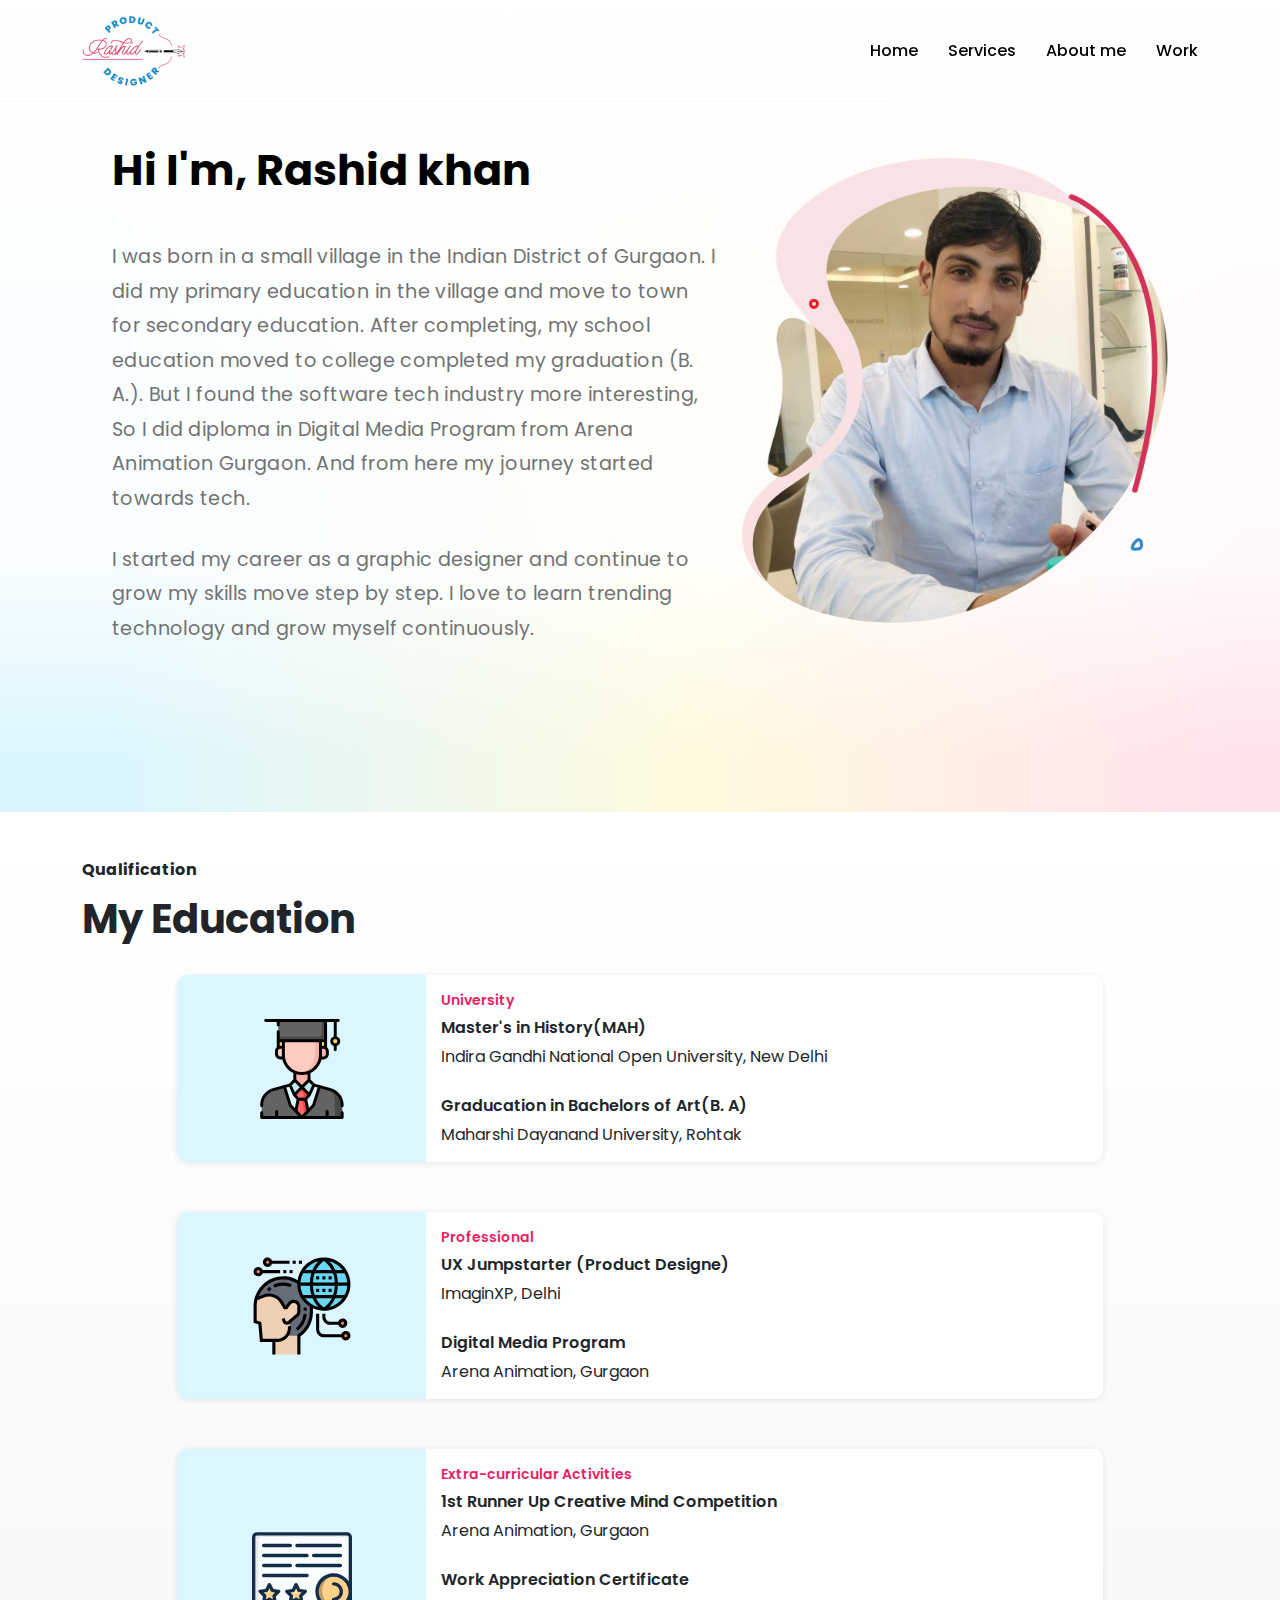
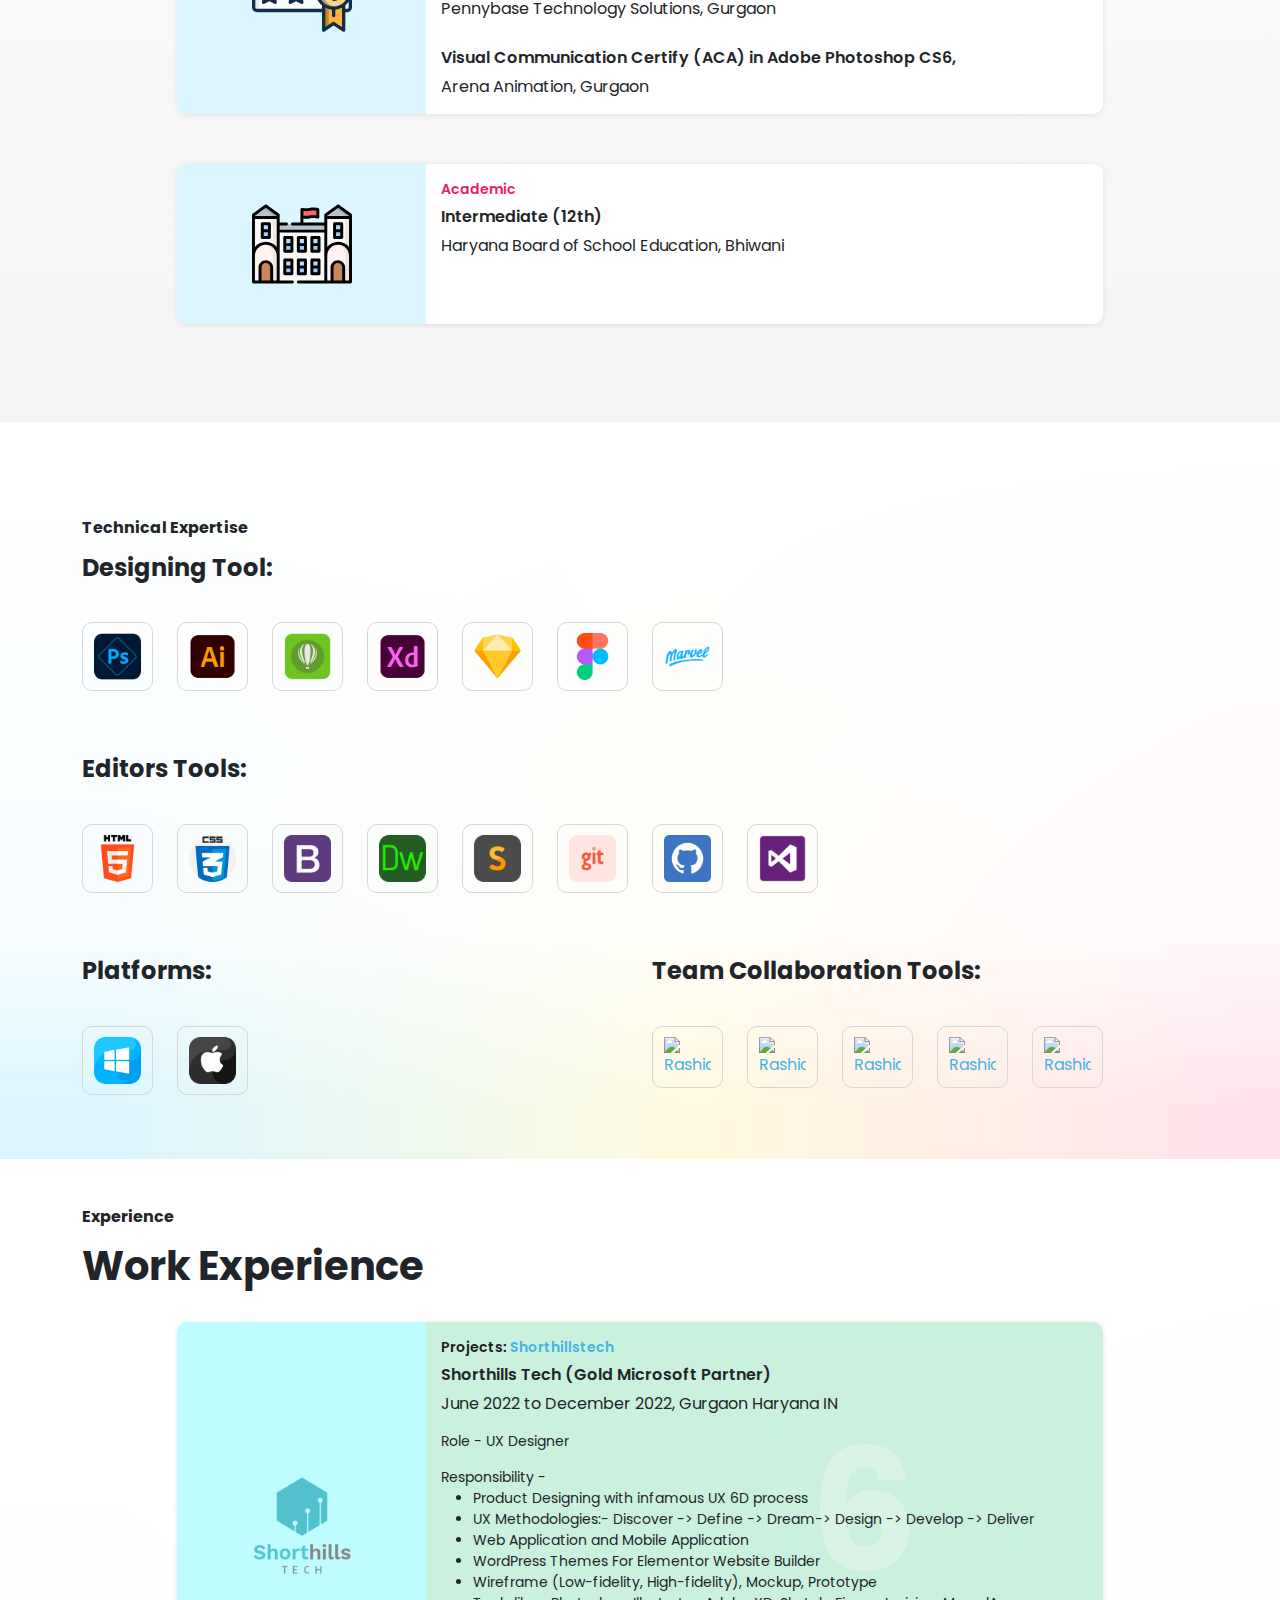
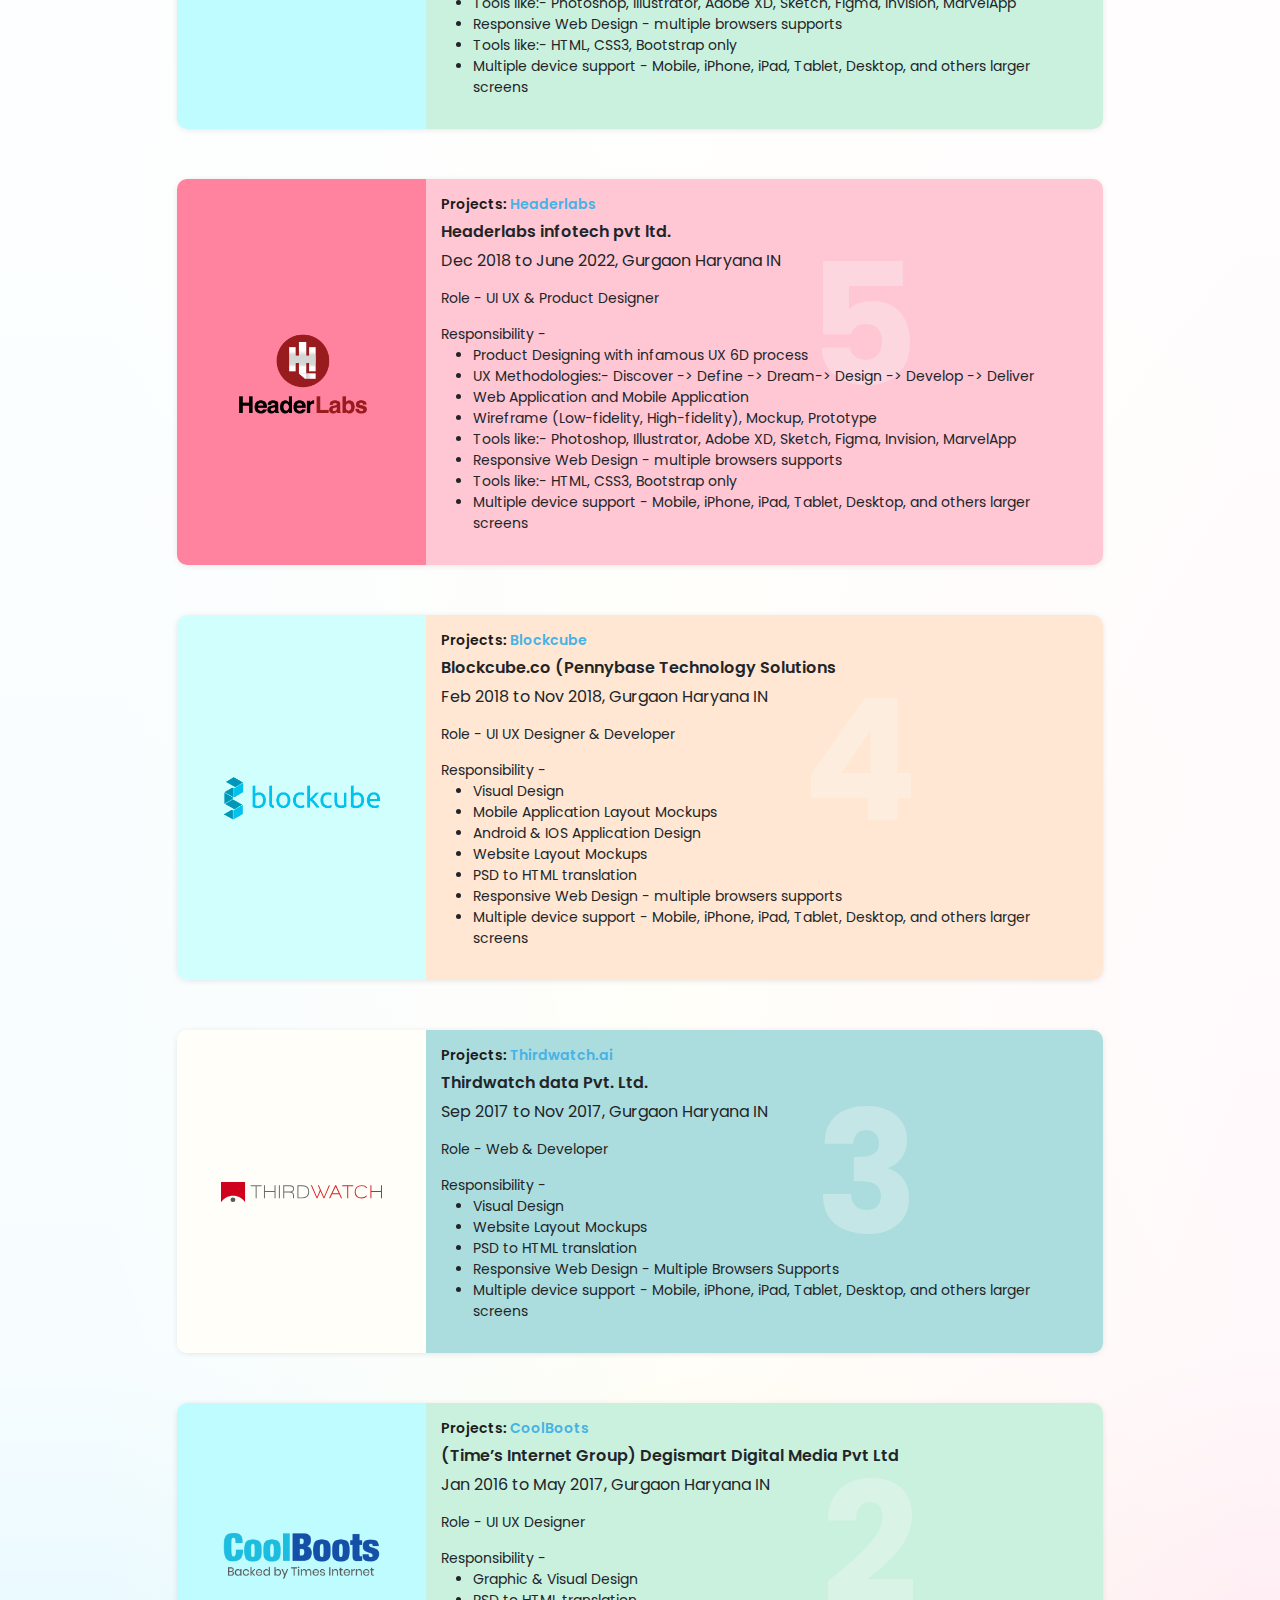
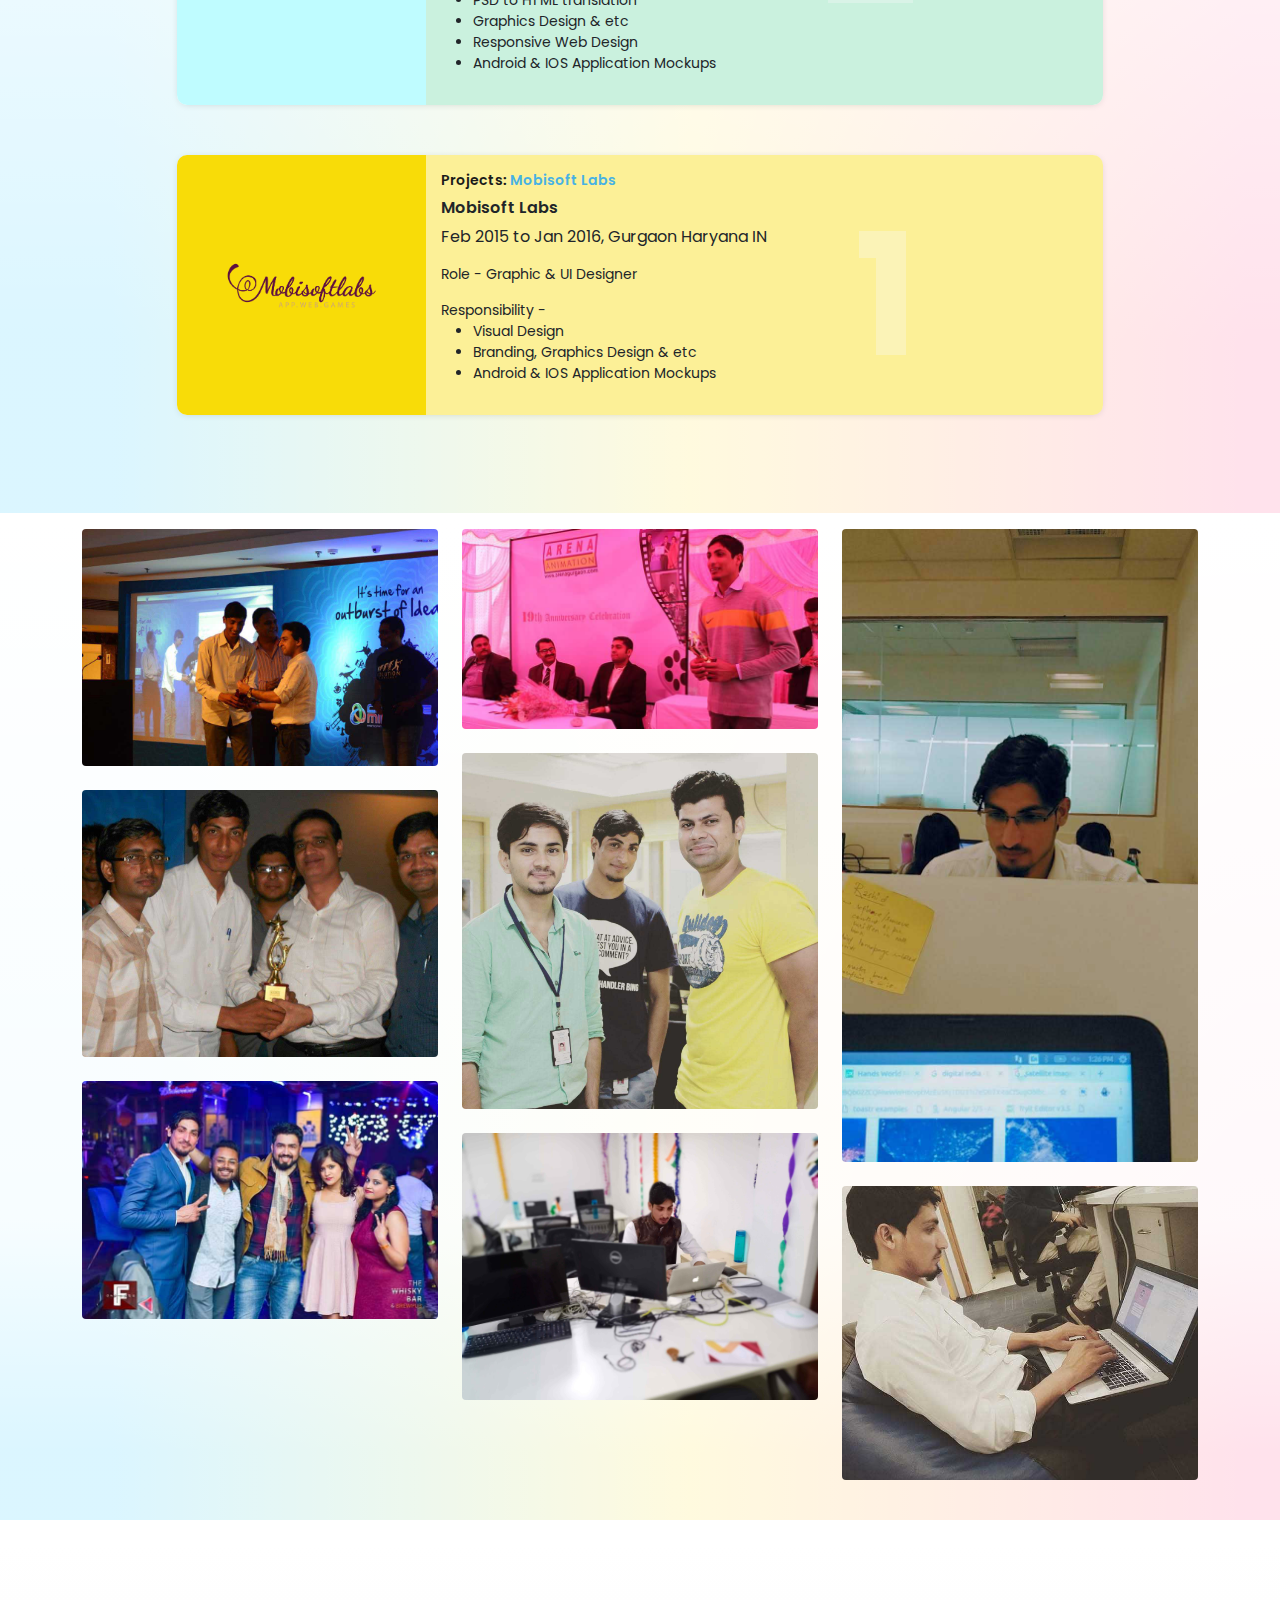
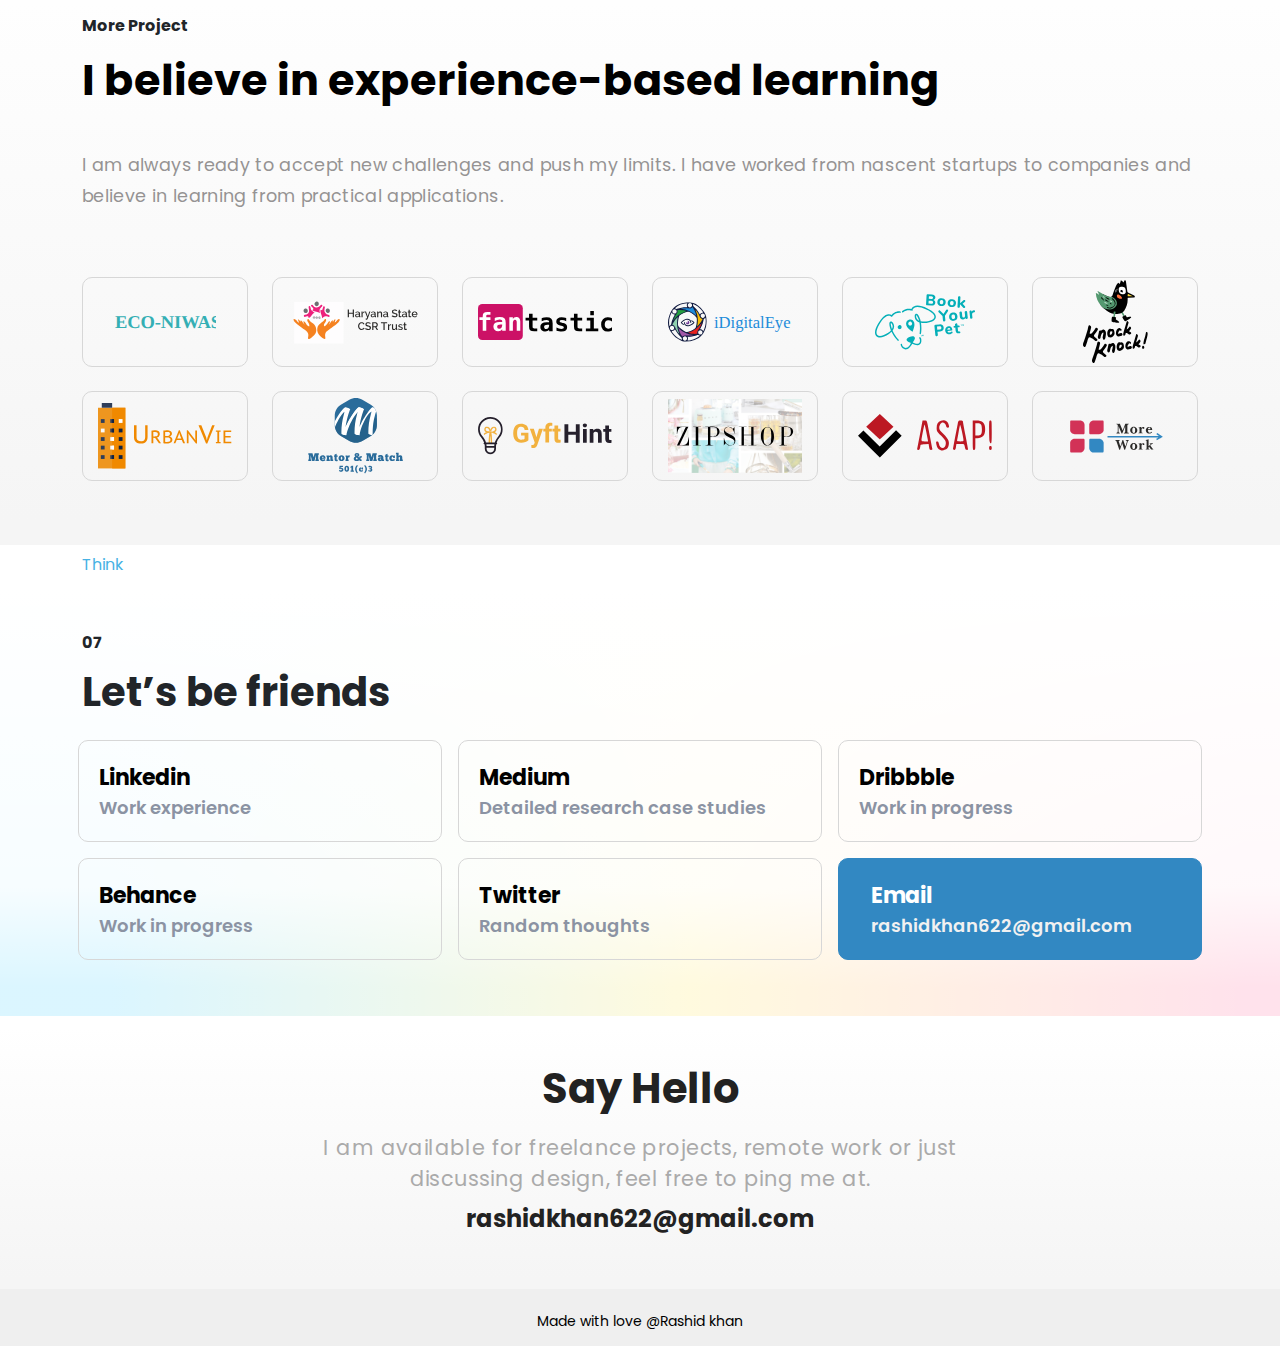
==== commit e1c4e7f7: "Update about.html" ====
--- a/about.html
+++ b/about.html
@@ -39,14 +39,15 @@
     </head>
     <body>
         <!-- ======= Header ======= -->
-        <header id="header" class="fixed-top">
+        <header id="header" class="fixed-top border-bottom border-light">
             <div class="container d-flex align-items-center mt-3">
                 <h1 class="logo me-auto">
-                    <a href="index.html"><img src="assets/img/logo.png"  alt="Rashid_product_designer" class="img-fluid" alt="" /></a>
+                    <a href="index.html"><img src="assets/img/logo.png" alt="Rashid_product_designer" class="img-fluid" alt="" /></a>
                 </h1>
                 <nav id="navbar" class="navbar">
                     <ul>
                         <li><a class="nav-link scrollto active" href="index.html">Home</a></li>
+                        <li><a class="nav-link scrollto" href="services.html">Services</a></li>
                         <li><a class="nav-link scrollto" href="about.html">About me</a></li>
                         <li><a class="nav-link scrollto" href="projects.html">Work</a></li>
                         <!-- <li>
@@ -90,18 +91,17 @@
                                         <div class="my-profile-about">
                                             <h2 class="mb-3"><strong>Hi I'm, Rashid khan</strong></h2>
                                             <p class="pt-4 mb-2 pb-2 overflow-auto">
-                                                I was born in a small village in the Indian District of Gurgaon. I did my primary education in the village and move to town for secondary education. After completing, my school education moved to college completed my graduation (B. A.). But I found the software tech industry more interesting, So I did diploma in Digital Media Program from Arena Animation Gurgaon. And from here my journey started towards tech.
+                                                I was born in a small village in the Indian District of Gurgaon. I did my primary education in the village and move to town for secondary education. After completing, my school education moved
+                                                to college completed my graduation (B. A.). But I found the software tech industry more interesting, So I did diploma in Digital Media Program from Arena Animation Gurgaon. And from here my
+                                                journey started towards tech.
                                             </p>
-                                            
+
                                             <p class="mb-2 pb-2 overflow-auto">I started my career as a graphic designer and continue to grow my skills move step by step. I love to learn trending technology and grow myself continuously.</p>
-                                            
-
-
                                         </div>
                                     </div>
                                     <div class="col-lg-5 col-md-5 col-sm-12">
                                         <div class="my-img-c text-center mt-3">
-                                            <img class="img-fluid" src="assets/img/about-me.png"  alt="Rashid_product_designer" />
+                                            <img class="img-fluid" src="assets/img/about-me.png" alt="Rashid_product_designer" />
                                         </div>
                                     </div>
                                 </div>
@@ -122,7 +122,7 @@
                                 <div class="col-md-10 offset-md-1 col-sm-12 mt-3">
                                     <div class="educational-right">
                                         <div class="classes-edu">
-                                            <div class="left-edu"><img src="assets/img/student.svg"  alt="Rashid_product_designer" /></div>
+                                            <div class="left-edu"><img src="assets/img/student.svg" alt="Rashid_product_designer" /></div>
                                             <div class="right-edu">
                                                 <div class="tag">University</div>
                                                 <div class="degree">Master's in History(MAH)</div>
@@ -133,9 +133,9 @@
                                                 <div class="institution">Maharshi Dayanand University, Rohtak</div>
                                             </div>
                                         </div>
-                                        
+
                                         <div class="classes-edu">
-                                            <div class="left-edu"><img src="assets/img/communication.svg"  alt="Rashid_product_designer" /></div>
+                                            <div class="left-edu"><img src="assets/img/communication.svg" alt="Rashid_product_designer" /></div>
                                             <div class="right-edu">
                                                 <div class="tag">Professional</div>
                                                 <div class="degree">UX Jumpstarter (Product Designe)</div>
@@ -146,7 +146,7 @@
                                             </div>
                                         </div>
                                         <div class="classes-edu">
-                                            <div class="left-edu"><img src="assets/img/certificate.svg"  alt="Rashid_product_designer" /></div>
+                                            <div class="left-edu"><img src="assets/img/certificate.svg" alt="Rashid_product_designer" /></div>
                                             <div class="right-edu">
                                                 <div class="tag">Extra-curricular Activities</div>
                                                 <div class="degree">1st Runner Up Creative Mind Competition</div>
@@ -182,202 +182,253 @@
                         <div class="my-profile-heading">
                             <h6 class="mb-3"><strong>Technical Expertise</strong></h6>
                             <h4 class="mt-0 pt-0"><strong>Designing Tool:</strong></h4>
-                            </div>
-                    </div>
-                    <div class="col-lg-12 col-md-12 col-sm-12  mb-3">
+                        </div>
+                    </div>
+                    <div class="col-lg-12 col-md-12 col-sm-12 mb-3">
                         <div class="my-project">
                             <div class="row">
                                 <div class="col-md-1 col-3">
                                     <div class="my-logo-a mt-2">
                                         <a href="" target="_blank">
                                             <div class="my-card-logo-b">
-                                                <img class="w-100" src="assets/img/photoshop-express.png"  alt="Rashid_product_designer" />
-                                                
-                                            </div>
-                                        </a>
-                                       
-                                    </div>
-                                </div>
-                                <div class="col-md-1 col-3">
-                                    <div class="my-logo-a mt-2">
-                                        <a href="" target="_blank">
-                                            <div class="my-card-logo-b">
-                                                <img class="w-100" src="assets/img/illustrator.png"  alt="Rashid_product_designer" />
-                                            </div>
-                                        </a>
-                                    </div>
-                                </div>
-                                <div class="col-md-1 col-3">
-                                    <div class="my-logo-a mt-2">
-                                        <a href="" target="_blank">
-                                            <div class="my-card-logo-b">
-                                                <img class="w-100" src="assets/img/cdr.png"  alt="Rashid_product_designer" />
-                                            </div>
-                                        </a>
-                                    </div>
-                                </div>
-                                <div class="col-md-1 col-3">
-                                    <div class="my-logo-a mt-2">
-                                        <a href="" target="_blank">
-                                            <div class="my-card-logo-b">
-                                                <img class="w-100" src="assets/img/xd.png"  alt="Rashid_product_designer" />
-                                            </div>
-                                        </a>
-                                    </div>
-                                </div>
-                                <div class="col-md-1 col-3">
-                                    <div class="my-logo-a mt-2">
-                                        <a href="" target="_blank">
-                                            <div class="my-card-logo-b">
-                                                <img class="w-100" src="assets/img/sketch.png"  alt="Rashid_product_designer" />
-                                            </div>
-                                        </a>
-                                    </div>
-                                </div>
-                                <div class="col-md-1 col-3">
-                                    <div class="my-logo-a mt-2">
-                                        <a href="" target="_blank">
-                                            <div class="my-card-logo-b">
-                                                <img class="w-100" src="assets/img/figma.png"  alt="Rashid_product_designer" />
-                                            </div>
-                                        </a>
-                                    </div>
-                                </div>
-                                <div class="col-md-1 col-3">
-                                    <div class="my-logo-a mt-2">
-                                        <a href="" target="_blank">
-                                            <div class="my-card-logo-b">
-                                                <img class="w-100" src="assets/img/marvel.png"  alt="Rashid_product_designer" />
-                                            </div>
-                                        </a>
-                                    </div>
-                                </div>
-                                
-                            </div>
-
+                                                <img class="w-100" src="assets/img/photoshop-express.png" alt="Rashid_product_designer" />
+                                            </div>
+                                        </a>
+                                    </div>
+                                </div>
+                                <div class="col-md-1 col-3">
+                                    <div class="my-logo-a mt-2">
+                                        <a href="" target="_blank">
+                                            <div class="my-card-logo-b">
+                                                <img class="w-100" src="assets/img/illustrator.png" alt="Rashid_product_designer" />
+                                            </div>
+                                        </a>
+                                    </div>
+                                </div>
+                                <div class="col-md-1 col-3">
+                                    <div class="my-logo-a mt-2">
+                                        <a href="" target="_blank">
+                                            <div class="my-card-logo-b">
+                                                <img class="w-100" src="assets/img/cdr.png" alt="Rashid_product_designer" />
+                                            </div>
+                                        </a>
+                                    </div>
+                                </div>
+                                <div class="col-md-1 col-3">
+                                    <div class="my-logo-a mt-2">
+                                        <a href="" target="_blank">
+                                            <div class="my-card-logo-b">
+                                                <img class="w-100" src="assets/img/xd.png" alt="Rashid_product_designer" />
+                                            </div>
+                                        </a>
+                                    </div>
+                                </div>
+                                <div class="col-md-1 col-3">
+                                    <div class="my-logo-a mt-2">
+                                        <a href="" target="_blank">
+                                            <div class="my-card-logo-b">
+                                                <img class="w-100" src="assets/img/sketch.png" alt="Rashid_product_designer" />
+                                            </div>
+                                        </a>
+                                    </div>
+                                </div>
+                                <div class="col-md-1 col-3">
+                                    <div class="my-logo-a mt-2">
+                                        <a href="" target="_blank">
+                                            <div class="my-card-logo-b">
+                                                <img class="w-100" src="assets/img/figma.png" alt="Rashid_product_designer" />
+                                            </div>
+                                        </a>
+                                    </div>
+                                </div>
+                                <div class="col-md-1 col-3">
+                                    <div class="my-logo-a mt-2">
+                                        <a href="" target="_blank">
+                                            <div class="my-card-logo-b">
+                                                <img class="w-100" src="assets/img/marvel.png" alt="Rashid_product_designer" />
+                                            </div>
+                                        </a>
+                                    </div>
+                                </div>
+                            </div>
                         </div>
                     </div>
                     <div class="col-lg-12 col-md-12 col-sm-12 pb-4 mt-5">
                         <div class="my-profile-heading">
                             <h4 class="mt-0 pt-0"><strong>Editors Tools:</strong></h4>
-                            </div>
-                    </div>
-                    <div class="col-lg-12 col-md-12 col-sm-12  mb-3">
+                        </div>
+                    </div>
+                    <div class="col-lg-12 col-md-12 col-sm-12 mb-3">
                         <div class="my-project">
                             <div class="row">
                                 <div class="col-md-1 col-3">
                                     <div class="my-logo-a mt-2">
                                         <a href="" target="_blank">
                                             <div class="my-card-logo-b">
-                                                <img class="w-100" src="assets/img/html-5.png"  alt="Rashid_product_designer" />
-                                                
-                                            </div>
-                                        </a>
-                                       
-                                    </div>
-                                </div>
-                                <div class="col-md-1 col-3">
-                                    <div class="my-logo-a mt-2">
-                                        <a href="" target="_blank">
-                                            <div class="my-card-logo-b">
-                                                <img class="w-100" src="assets/img/css.png"  alt="Rashid_product_designer" />
-                                            </div>
-                                        </a>
-                                    </div>
-                                </div>
-                                <div class="col-md-1 col-3">
-                                    <div class="my-logo-a mt-2">
-                                        <a href="" target="_blank">
-                                            <div class="my-card-logo-b">
-                                                <img class="w-100" src="assets/img/bootstrap.png"  alt="Rashid_product_designer" />
-                                            </div>
-                                        </a>
-                                    </div>
-                                </div>
-                                <div class="col-md-1 col-3">
-                                    <div class="my-logo-a mt-2">
-                                        <a href="" target="_blank">
-                                            <div class="my-card-logo-b">
-                                                <img class="w-100" src="assets/img/dreamweaver.png"  alt="Rashid_product_designer" />
-                                            </div>
-                                        </a>
-                                    </div>
-                                </div>
-                                <div class="col-md-1 col-3">
-                                    <div class="my-logo-a mt-2">
-                                        <a href="" target="_blank">
-                                            <div class="my-card-logo-b">
-                                                <img class="w-100" src="assets/img/sublimetext.png"  alt="Rashid_product_designer" />
-                                            </div>
-                                        </a>
-                                    </div>
-                                </div>
-                                <div class="col-md-1 col-3">
-                                    <div class="my-logo-a mt-2">
-                                        <a href="" target="_blank">
-                                            <div class="my-card-logo-b">
-                                                <img class="w-100" src="assets/img/git.png"  alt="Rashid_product_designer" />
-                                            </div>
-                                        </a>
-                                    </div>
-                                </div>
-                                <div class="col-md-1 col-3">
-                                    <div class="my-logo-a mt-2">
-                                        <a href="" target="_blank">
-                                            <div class="my-card-logo-b">
-                                                <img class="w-100" src="assets/img/github.png"  alt="Rashid_product_designer" />
-                                            </div>
-                                        </a>
-                                    </div>
-                                </div>
-                                <div class="col-md-1 col-3">
-                                    <div class="my-logo-a mt-2">
-                                        <a href="" target="_blank">
-                                            <div class="my-card-logo-b">
-                                                <img class="w-100" src="assets/img/microsoft_studio_visual.png"  alt="Rashid_product_designer" />
-                                            </div>
-                                        </a>
-                                    </div>
-                                </div>
-                                
-                            </div>
-
-                        </div>
-                    </div>
-
-                    <div class="col-lg-12 col-md-12 col-sm-12 pb-4 mt-5">
-                        <div class="my-profile-heading">
-                            <h4 class="mt-0 pt-0"><strong>Platforms:</strong></h4>
-                            </div>
-                    </div>
-                    <div class="col-lg-12 col-md-12 col-sm-12  mb-3">
-                        <div class="my-project">
-                            <div class="row">
-                                <div class="col-md-1 col-3">
-                                    <div class="my-logo-a mt-2">
-                                        <a href="" target="_blank">
-                                            <div class="my-card-logo-b">
-                                                <img class="w-100" src="assets/img/microsoft.png"  alt="Rashid_product_designer" />
-                                                
-                                            </div>
-                                        </a>
-                                       
-                                    </div>
-                                </div>
-                                <div class="col-md-1 col-3">
-                                    <div class="my-logo-a mt-2">
-                                        <a href="" target="_blank">
-                                            <div class="my-card-logo-b">
-                                                <img class="w-100" src="assets/img/apple.png"  alt="Rashid_product_designer" />
-                                            </div>
-                                        </a>
-                                    </div>
-                                </div>
-                                
-                                
-                                
-                            </div>
-
+                                                <img class="w-100" src="assets/img/html-5.png" alt="Rashid_product_designer" />
+                                            </div>
+                                        </a>
+                                    </div>
+                                </div>
+                                <div class="col-md-1 col-3">
+                                    <div class="my-logo-a mt-2">
+                                        <a href="" target="_blank">
+                                            <div class="my-card-logo-b">
+                                                <img class="w-100" src="assets/img/css.png" alt="Rashid_product_designer" />
+                                            </div>
+                                        </a>
+                                    </div>
+                                </div>
+                                <div class="col-md-1 col-3">
+                                    <div class="my-logo-a mt-2">
+                                        <a href="" target="_blank">
+                                            <div class="my-card-logo-b">
+                                                <img class="w-100" src="assets/img/bootstrap.png" alt="Rashid_product_designer" />
+                                            </div>
+                                        </a>
+                                    </div>
+                                </div>
+                                <div class="col-md-1 col-3">
+                                    <div class="my-logo-a mt-2">
+                                        <a href="" target="_blank">
+                                            <div class="my-card-logo-b">
+                                                <img class="w-100" src="assets/img/dreamweaver.png" alt="Rashid_product_designer" />
+                                            </div>
+                                        </a>
+                                    </div>
+                                </div>
+                                <div class="col-md-1 col-3">
+                                    <div class="my-logo-a mt-2">
+                                        <a href="" target="_blank">
+                                            <div class="my-card-logo-b">
+                                                <img class="w-100" src="assets/img/sublimetext.png" alt="Rashid_product_designer" />
+                                            </div>
+                                        </a>
+                                    </div>
+                                </div>
+                                <div class="col-md-1 col-3">
+                                    <div class="my-logo-a mt-2">
+                                        <a href="" target="_blank">
+                                            <div class="my-card-logo-b">
+                                                <img class="w-100" src="assets/img/git.png" alt="Rashid_product_designer" />
+                                            </div>
+                                        </a>
+                                    </div>
+                                </div>
+                                <div class="col-md-1 col-3">
+                                    <div class="my-logo-a mt-2">
+                                        <a href="" target="_blank">
+                                            <div class="my-card-logo-b">
+                                                <img class="w-100" src="assets/img/github.png" alt="Rashid_product_designer" />
+                                            </div>
+                                        </a>
+                                    </div>
+                                </div>
+                                <div class="col-md-1 col-3">
+                                    <div class="my-logo-a mt-2">
+                                        <a href="" target="_blank">
+                                            <div class="my-card-logo-b">
+                                                <img class="w-100" src="assets/img/microsoft_studio_visual.png" alt="Rashid_product_designer" />
+                                            </div>
+                                        </a>
+                                    </div>
+                                </div>
+                            </div>
+                        </div>
+                    </div>
+                    <div class="col-lg-6 col-md-6 col-sm-12">
+                        <div class="row">
+                            <div class="col-lg-12 col-md-12 col-sm-12 pb-4 mt-5">
+                                <div class="my-profile-heading">
+                                    <h4 class="mt-0 pt-0"><strong>Platforms:</strong></h4>
+                                </div>
+                            </div>
+                            <div class="col-lg-12 col-md-12 col-sm-12 mb-3">
+                                <div class="my-project">
+                                    <div class="row">
+                                        <div class="col-md-2 col-3">
+                                            <div class="my-logo-a mt-2">
+                                                <a href="" target="_blank">
+                                                    <div class="my-card-logo-b">
+                                                        <img class="w-100" src="assets/img/microsoft.png" alt="Rashid_product_designer" />
+                                                    </div>
+                                                </a>
+                                            </div>
+                                        </div>
+                                        <div class="col-md-2 col-3">
+                                            <div class="my-logo-a mt-2">
+                                                <a href="" target="_blank">
+                                                    <div class="my-card-logo-b">
+                                                        <img class="w-100" src="assets/img/apple.png" alt="Rashid_product_designer" />
+                                                    </div>
+                                                </a>
+                                            </div>
+                                        </div>
+                                    </div>
+                                </div>
+                            </div>
+                        </div>
+                    </div>
+
+                    <div class="col-lg-6 col-md-6 col-sm-12">
+                        <div class="row">
+                            <div class="col-lg-12 col-md-12 col-sm-12 pb-4 mt-5">
+                                <div class="my-profile-heading">
+                                    <h4 class="mt-0 pt-0"><strong>Team Collaboration Tools:</strong></h4>
+                                </div>
+                            </div>
+                            <div class="col-lg-12 col-md-12 col-sm-12 mb-3">
+                                <div class="my-project">
+                                    <div class="row">
+                                        <div class="col-md-2 col-3">
+                                            <div class="my-logo-a mt-2">
+                                                <a href="" target="_blank">
+                                                    <div class="my-card-logo-b">
+                                                        <img class="w-100" src="assets/img/jira.png" alt="Rashid_product_designer" />
+                                                    </div>
+                                                </a>
+                                            </div>
+                                        </div>
+                                        <div class="col-md-2 col-3">
+                                            <div class="my-logo-a mt-2">
+                                                <a href="" target="_blank">
+                                                    <div class="my-card-logo-b">
+                                                        <img class="w-100" src="assets/img/slack.png" alt="Rashid_product_designer" />
+                                                    </div>
+                                                </a>
+                                            </div>
+                                        </div>
+                                        <div class="col-md-2 col-3">
+                                            <div class="my-logo-a mt-2">
+                                                <a href="" target="_blank">
+                                                    <div class="my-card-logo-b">
+                                                        <img class="w-100" src="assets/img/Microsoft_Office_Teams.png" alt="Rashid_product_designer" />
+                                                    </div>
+                                                </a>
+                                            </div>
+                                        </div>
+
+                                        <div class="col-md-2 col-3">
+                                            <div class="my-logo-a mt-2">
+                                                <a href="" target="_blank">
+                                                    <div class="my-card-logo-b">
+                                                        <img class="w-100" src="assets/img/trello.png" alt="Rashid_product_designer" />
+                                                    </div>
+                                                </a>
+                                            </div>
+                                        </div>
+                                        <div class="col-md-2 col-3">
+                                            <div class="my-logo-a mt-2">
+                                                <a href="" target="_blank">
+                                                    <div class="my-card-logo-b">
+                                                        <img class="w-100" src="assets/img/basecamp.png" alt="Rashid_product_designer" />
+                                                    </div>
+                                                </a>
+                                            </div>
+                                        </div>
+                                    </div>
+                                </div>
+                            </div>
                         </div>
                     </div>
                 </div>
@@ -392,7 +443,7 @@
                             <h1 class="text-left pb-2"><strong>Work Experience</strong></h1>
                             <div class="row">
                                 <div class="col-md-10 offset-md-1 col-sm-12 mt-3">
-                                    <div class="educational-right ">
+                                    <div class="educational-right">
                                         <div class="classes-edu head6">
                                             <div class="left-edu ushyaku"><img src="assets/img/shorthills.png" alt="Rashid_product_designer" /></div>
                                             <div class="right-edu ushyaku">
@@ -405,9 +456,9 @@
                                                     <ul>
                                                         <li>Product Designing with infamous UX 6D process</li>
                                                         <li>UX Methodologies:- Discover -> Define -> Dream-> Design -> Develop -> Deliver</li>
-                                                        <li>Web Application and Mobile Application </li>
+                                                        <li>Web Application and Mobile Application</li>
                                                         <li>WordPress Themes For Elementor Website Builder</li>
-                                                        <li>Wireframe (Low-fidelity, High-fidelity), Mockup, Prototype </li>
+                                                        <li>Wireframe (Low-fidelity, High-fidelity), Mockup, Prototype</li>
                                                         <li>Tools like:- Photoshop, Illustrator, Adobe XD, Sketch, Figma, Invision, MarvelApp</li>
                                                         <li>Responsive Web Design - multiple browsers supports</li>
                                                         <li>Tools like:- HTML, CSS3, Bootstrap only</li>
@@ -415,24 +466,21 @@
                                                     </ul>
                                                 </div>
                                             </div>
-                                        </div> 
+                                        </div>
                                         <div class="classes-edu headl">
-                                            <div class="left-edu headerlbs"><img src="assets/img/headerlabs_logo.png" style="max-width: 80% !important;"  alt="Rashid_product_designer" /></div>
+                                            <div class="left-edu headerlbs"><img src="assets/img/headerlabs_logo.png" alt="Rashid_product_designer" style="max-width: 80% !important;" alt="Rashid_product_designer" /></div>
                                             <div class="right-edu headerlbs">
-                                                <div class="tag">
-                                                    <span>Projects: </span><a href="https://headerlabs.com/" target="_blank">Headerlabs</a>
-                                                    
-                                                </div>
+                                                <div class="tag"><span>Projects: </span><a href="https://headerlabs.com/" target="_blank">Headerlabs</a></div>
                                                 <div class="degree">Headerlabs infotech pvt ltd.</div>
                                                 <div class="institution">Dec 2018 to June 2022, Gurgaon Haryana IN</div>
-                                                <div class="duration"><span>Role -</span> UI UX &amp; Product Designer </div>
+                                                <div class="duration"><span>Role -</span> UI UX &amp; Product Designer</div>
                                                 <div class="duration">
                                                     <div>Responsibility -</div>
                                                     <ul>
                                                         <li>Product Designing with infamous UX 6D process</li>
                                                         <li>UX Methodologies:- Discover -> Define -> Dream-> Design -> Develop -> Deliver</li>
-                                                        <li>Web Application and Mobile Application </li>
-                                                        <li>Wireframe (Low-fidelity, High-fidelity), Mockup, Prototype </li>
+                                                        <li>Web Application and Mobile Application</li>
+                                                        <li>Wireframe (Low-fidelity, High-fidelity), Mockup, Prototype</li>
                                                         <li>Tools like:- Photoshop, Illustrator, Adobe XD, Sketch, Figma, Invision, MarvelApp</li>
                                                         <li>Responsive Web Design - multiple browsers supports</li>
                                                         <li>Tools like:- HTML, CSS3, Bootstrap only</li>
@@ -442,18 +490,16 @@
                                             </div>
                                         </div>
                                         <div class="classes-edu ekk">
-                                            <div class="left-edu rc"><img src="assets/img/blockcube.png"  alt="Rashid_product_designer" style="max-width: 85% !important;" /></div>
+                                            <div class="left-edu rc"><img src="assets/img/blockcube.png" alt="Rashid_product_designer" style="max-width: 85% !important;" /></div>
                                             <div class="right-edu rc">
-                                                <div class="tag">
-                                                    <span>Projects: </span><a href="https://blockcube.co/" target="_blank">Blockcube</a>
-                                                    
-                                                </div>
+                                                <div class="tag"><span>Projects: </span><a href="https://blockcube.co/" target="_blank">Blockcube</a></div>
                                                 <div class="degree">Blockcube.co (Pennybase Technology Solutions</div>
                                                 <div class="institution">Feb 2018 to Nov 2018, Gurgaon Haryana IN</div>
                                                 <div class="duration"><span>Role -</span> UI UX Designer &amp; Developer</div>
                                                 <div class="duration">
                                                     <div>Responsibility -</div>
-                                                    <ul><li>Visual Design</li>
+                                                    <ul>
+                                                        <li>Visual Design</li>
                                                         <li>Mobile Application Layout Mockups</li>
                                                         <li>Android & IOS Application Design</li>
                                                         <li>Website Layout Mockups</li>
@@ -465,13 +511,10 @@
                                             </div>
                                         </div>
                                         <div class="classes-edu thirdwatch">
-                                            <div class="left-edu thirdwatch"><img src="assets/img/thirdwatch.svg" style="max-width: 85% !important;"  alt="Rashid_product_designer" /></div>
+                                            <div class="left-edu thirdwatch"><img src="assets/img/thirdwatch.svg" style="max-width: 85% !important;" alt="Rashid_product_designer" /></div>
                                             <div class="right-edu thirdwatch">
-                                                <div class="tag">
-                                                    <span>Projects: </span><a href="https://www.thirdwatch.ai/" target="_blank">Thirdwatch.ai</a>
-                                                    
-                                                </div>
-                                                <div class="degree">Thirdwatch data Pvt. Ltd. </div>
+                                                <div class="tag"><span>Projects: </span><a href="https://www.thirdwatch.ai/" target="_blank">Thirdwatch.ai</a></div>
+                                                <div class="degree">Thirdwatch data Pvt. Ltd.</div>
                                                 <div class="institution">Sep 2017 to Nov 2017, Gurgaon Haryana IN</div>
                                                 <div class="duration"><span>Role -</span> Web &amp; Developer</div>
                                                 <div class="duration">
@@ -487,7 +530,7 @@
                                             </div>
                                         </div>
                                         <div class="classes-edu doo">
-                                            <div class="left-edu ushyaku"><img src="assets/img/coolboots.png" style="max-width: 85% !important;"  alt="Rashid_product_designer" /></div>
+                                            <div class="left-edu ushyaku"><img src="assets/img/coolboots.png" style="max-width: 85% !important;" alt="Rashid_product_designer" /></div>
                                             <div class="right-edu ushyaku">
                                                 <div class="tag"><span>Projects: </span><a href="https://www.coolbootsmedia.com/" target="_blank">CoolBoots</a></div>
                                                 <div class="degree">(Time’s Internet Group) Degismart Digital Media Pvt Ltd</div>
@@ -499,14 +542,14 @@
                                                         <li>Graphic & Visual Design</li>
                                                         <li>PSD to HTML translation</li>
                                                         <li>Graphics Design &amp; etc</li>
-                                                        <li>Responsive Web Design </li>
-                                                        <li>Android & IOS Application Mockups </li>
+                                                        <li>Responsive Web Design</li>
+                                                        <li>Android & IOS Application Mockups</li>
                                                     </ul>
                                                 </div>
                                             </div>
                                         </div>
                                         <div class="classes-edu teen">
-                                            <div class="left-edu mp"><img class="w-100" src="assets/img/mobisoft-labs.png" style="max-width: 85% !important;"  alt="Rashid_product_designer" /></div>
+                                            <div class="left-edu mp"><img class="w-100" src="assets/img/mobisoft-labs.png" style="max-width: 85% !important;" alt="Rashid_product_designer" /></div>
                                             <div class="right-edu mp">
                                                 <div class="tag"><span>Projects: </span> <a href="#" target="_blank">Mobisoft Labs</a></div>
                                                 <div class="degree">Mobisoft Labs</div>
@@ -517,7 +560,7 @@
                                                     <ul>
                                                         <li>Visual Design</li>
                                                         <li>Branding, Graphics Design &amp; etc</li>
-                                                        <li>Android & IOS Application Mockups </li>
+                                                        <li>Android & IOS Application Mockups</li>
                                                     </ul>
                                                 </div>
                                             </div>
@@ -528,6 +571,31 @@
                         </div>
                     </div>
                 </div>
+            </div>
+        </div>
+        <div class="section-c">
+            <div class="container py-3">
+                <!-- Gallery -->
+                <div class="row">
+                    <div class="col-lg-4 col-md-12 mb-4 mb-lg-0">
+                        <img src="assets/img/my-img-1.jpg" class="w-100 shadow-1-strong rounded mb-4" alt="Rashid_product_designer" />
+                        <img src="assets/img/my-img-2.jpg" class="w-100 shadow-1-strong rounded mb-4" alt="Rashid_product_designer" />
+                        <img src="assets/img/my-img-3.jpg" class="w-100 shadow-1-strong rounded mb-4" alt="Rashid_product_designer" />
+                    </div>
+
+                    <div class="col-lg-4 mb-4 mb-lg-0">
+                        <img src="assets/img/my-img-4.jpg" class="w-100 shadow-1-strong rounded mb-4" alt="Rashid_product_designer" />
+                        <img src="assets/img/my-img-5.jpg" class="w-100 shadow-1-strong rounded mb-4" alt="Rashid_product_designer" />
+                        <img src="assets/img/my-img-6.jpg" class="w-100 shadow-1-strong rounded mb-4" alt="Rashid_product_designer" />
+                    </div>
+
+                    <div class="col-lg-4 mb-4 mb-lg-0">
+                        <img src="assets/img/my-img-7.jpg" class="w-100 shadow-1-strong rounded mb-4" alt="Rashid_product_designer" />
+                        <img src="assets/img/my-img-8.jpg" class="w-100 shadow-1-strong rounded mb-4" alt="Rashid_product_designer" />
+                        
+                    </div>
+                </div>
+                <!-- Gallery -->
             </div>
         </div>
 
@@ -544,56 +612,56 @@
                     <div class="col-lg-12 col-md-12 col-sm-12 mt-3 mb-3">
                         <div class="my-project">
                             <div class="row">
-                                <div class="col-md-2">
+                                <div class="col-md-2 col-6">
                                     <div class="my-logo-a mt-2">
                                         <a href="https://www.econiwas.com/" target="_blank">
                                             <div class="my-card-logo-a">
-                                                <img class="" src="assets/img/project-logo/econiwas.svg"  alt="Rashid_product_designer" />
-                                            </div>
-                                        </a>
-                                    </div>
-                                </div>
-                                <div class="col-md-2">
+                                                <img class="" src="assets/img/project-logo/econiwas.svg" alt="Rashid_product_designer" />
+                                            </div>
+                                        </a>
+                                    </div>
+                                </div>
+                                <div class="col-md-2 col-6">
                                     <div class="my-logo-a mt-2">
                                         <a href="https://haryanacsr.org/" target="_blank">
                                             <div class="my-card-logo-a">
-                                                <img class="" src="assets/img/project-logo/haryanacsr.svg"  alt="Rashid_product_designer" />
-                                            </div>
-                                        </a>
-                                    </div>
-                                </div>
-                                <div class="col-md-2">
+                                                <img class="" src="assets/img/project-logo/haryanacsr.svg" alt="Rashid_product_designer" />
+                                            </div>
+                                        </a>
+                                    </div>
+                                </div>
+                                <div class="col-md-2 col-6">
                                     <div class="my-logo-a mt-2">
                                         <a href="https://www.behance.net/gallery/129111049/Fantastic" target="_blank">
                                             <div class="my-card-logo-a">
-                                                <img class="" src="assets/img/project-logo/fantastic.svg"  alt="Rashid_product_designer" />
-                                            </div>
-                                        </a>
-                                    </div>
-                                </div>
-                                <div class="col-md-2">
+                                                <img class="" src="assets/img/project-logo/fantastic.svg" alt="Rashid_product_designer" />
+                                            </div>
+                                        </a>
+                                    </div>
+                                </div>
+                                <div class="col-md-2 col-6">
                                     <div class="my-logo-a mt-2">
                                         <a href="">
                                             <div class="my-card-logo-a">
-                                                <img class="" src="assets/img/project-logo/idigitaleye.svg"  alt="Rashid_product_designer" />
-                                            </div>
-                                        </a>
-                                    </div>
-                                </div>
-                                <div class="col-md-2">
+                                                <img class="" src="assets/img/project-logo/idigitaleye.svg" alt="Rashid_product_designer" />
+                                            </div>
+                                        </a>
+                                    </div>
+                                </div>
+                                <div class="col-md-2 col-6">
                                     <div class="my-logo-a mt-2">
                                         <a href="https://marvelapp.com/prototype/58ic13g/screen/52712906" target="_blank">
                                             <div class="my-card-logo-a">
-                                                <img class="" src="assets/img/project-logo/byp.svg"  alt="Rashid_product_designer" />
-                                            </div>
-                                        </a>
-                                    </div>
-                                </div>
-                                <div class="col-md-2">
+                                                <img class="" src="assets/img/project-logo/byp.svg" alt="Rashid_product_designer" />
+                                            </div>
+                                        </a>
+                                    </div>
+                                </div>
+                                <div class="col-md-2 col-6">
                                     <div class="my-logo-a mt-2">
                                         <a href="https://marvelapp.com/prototype/5d6gh4e" target="_blank">
                                             <div class="my-card-logo-a">
-                                                <img class="" src="assets/img/project-logo/knockknock.svg"  alt="Rashid_product_designer" />
+                                                <img class="" src="assets/img/project-logo/knockknock.svg" alt="Rashid_product_designer" />
                                             </div>
                                         </a>
                                     </div>
@@ -601,16 +669,16 @@
                             </div>
 
                             <div class="row mt-3">
-                                <div class="col-md-2">
+                                <div class="col-md-2 col-6">
                                     <div class="my-logo-a mt-2">
                                         <a href="https://urbanvie.com/" target="_blank">
                                             <div class="my-card-logo-a">
-                                                <img class="" src="assets/img/project-logo/urbanvie.svg"  alt="Rashid_product_designer" />
-                                            </div>
-                                        </a>
-                                    </div>
-                                </div>
-                                <div class="col-md-2">
+                                                <img class="" src="assets/img/project-logo/urbanvie.svg" alt="Rashid_product_designer" />
+                                            </div>
+                                        </a>
+                                    </div>
+                                </div>
+                                <div class="col-md-2 col-6">
                                     <div class="my-logo-a mt-2">
                                         <a href="https://mentorandmatch.com/" target="_blank">
                                             <div class="my-card-logo-a">
@@ -619,38 +687,38 @@
                                         </a>
                                     </div>
                                 </div>
-                                <div class="col-md-2">
+                                <div class="col-md-2 col-6">
                                     <div class="my-logo-a mt-2">
                                         <a href="https://www.behance.net/gallery/129111951/The-future-of-gifting-is-GyftHint" target="_blank">
                                             <div class="my-card-logo-a">
-                                                <img class="" src="assets/img/project-logo/GyftHint.svg"  alt="Rashid_product_designer" />
-                                            </div>
-                                        </a>
-                                    </div>
-                                </div>
-                                <div class="col-md-2">
+                                                <img class="" src="assets/img/project-logo/GyftHint.svg" alt="Rashid_product_designer" />
+                                            </div>
+                                        </a>
+                                    </div>
+                                </div>
+                                <div class="col-md-2 col-6">
                                     <div class="my-logo-a mt-2">
                                         <a href="">
                                             <div class="my-card-logo-a">
-                                                <img class="" src="assets/img/project-logo/zipshop.svg"  alt="Rashid_product_designer" />
-                                            </div>
-                                        </a>
-                                    </div>
-                                </div>
-                                <div class="col-md-2">
+                                                <img class="" src="assets/img/project-logo/zipshop.svg" alt="Rashid_product_designer" />
+                                            </div>
+                                        </a>
+                                    </div>
+                                </div>
+                                <div class="col-md-2 col-6">
                                     <div class="my-logo-a mt-2">
                                         <a href="">
                                             <div class="my-card-logo-a">
-                                                <img class="" src="assets/img/project-logo/asap.svg"  alt="Rashid_product_designer" />
-                                            </div>
-                                        </a>
-                                    </div>
-                                </div>
-                                <div class="col-md-2">
+                                                <img class="" src="assets/img/project-logo/asap.svg" alt="Rashid_product_designer" />
+                                            </div>
+                                        </a>
+                                    </div>
+                                </div>
+                                <div class="col-md-2 col-6">
                                     <div class="my-logo-a mt-2">
                                         <a href="projects.html">
                                             <div class="my-card-logo-a">
-                                                <img class="" src="assets/img/project-logo/more.svg"  alt="Rashid_product_designer" />
+                                                <img class="" src="assets/img/project-logo/more.svg" alt="Rashid_product_designer" />
                                             </div>
                                         </a>
                                     </div>
@@ -662,11 +730,11 @@
             </div>
         </div>
         <div class="container py-2">
-                <div class="row section-around">
-                    <div class="col-md-12">
-            <a href="think.html"> Think</a>
-        </div>
-                </div>
+            <div class="row section-around">
+                <div class="col-md-12">
+                    <a href="think.html"> Think</a>
+                </div>
+            </div>
         </div>
         <div class="section-c">
             <div class="container py-5">
--- a/assets/css/style.css
+++ b/assets/css/style.css
@@ -386,7 +386,7 @@
     min-height: 80vh;
     height: auto;
     z-index: 2;
-    background: linear-gradient(180deg, #ffffff 4%, #f5f5f5 96%);
+    /* background: linear-gradient(180deg, #ffffff 4%, #f5f5f5 96%); */
     background-repeat: no-repeat;
     background-size: cover;
 }
@@ -551,9 +551,9 @@
 .my-profile-heading p {
     font-weight: normal;
     line-height: 1.8em;
-    font-size: 1.2em;
+    font-size: 1.1em;
     letter-spacing: 0.02em;
-    color: #aaaaaa;
+    color: #959393;
     width: 100%;
     margin: 0 auto;
     margin-top: 2vh;
@@ -568,6 +568,7 @@
     box-shadow: 0px 0px 8px #d3d3d39e;
     border-radius: 5px;
 }
+
 .my-img-c img{
     /*box-shadow: 0px 0px 8px #d3d3d39e;*/
     border-radius: 5px;
@@ -1055,7 +1056,7 @@
     height: auto;
     border-radius: 10px;
     border: 1px solid #d7d7d7;
-    padding: 2px;
+    padding: 4px 5px;
 
 }
 
@@ -1080,6 +1081,13 @@
     text-align: center;
     margin: 0px auto;
     display: block;
+}
+.my-card-logo-b{
+    width: 100%;
+    min-height: auto;
+    display: flex;
+    padding: 6px;
+    align-items: center;
 }
 .work-card{
     width: 100%;
@@ -1175,10 +1183,11 @@
     border-bottom-left-radius: 10px;
 }
 .educational-right .classes-edu .left-edu img {
-    max-width: 75px;
+    max-width: 100px;
     width: 100%;
     margin: 0px auto;
 }
+
 .educational-right .classes-edu .left-edu-a img {
   
     width: 100%;
@@ -1257,7 +1266,7 @@
     content: "6";
     position: absolute;
     right: 20%;
-    top: 5%;
+    top: 15%;
     font-size: 170px;
     color: #f9f9f955;
     font-weight: 700;
@@ -1341,6 +1350,102 @@
     border-radius: 10px;
     padding: 10px;
 }
+/* Auto color change start */
+
+.project-list {
+    width: 100%;
+    position: relative;
+    display: flex;
+}
+.project-list ul li{
+    list-style: none;
+    width: 33%;
+    float: left;
+    font-size: 14px;
+}
+.project-list  ul li:before {
+    content: "-";
+    position: absolute;
+    margin-left: -16px;
+}
+ 
+.myheader {
+	background: linear-gradient(40deg, #dbf5ff59, #eaf7f15e, #fdfae05c, #ffeee459, #ffe2eb4f););
+	background-size: auto;
+	animation: gradient 15s ease infinite;
+	
+}
+
+@keyframes gradient {
+	0% {
+		background-position: 100% 50%;
+	}
+	50% {
+		background-position: 100% 50%;
+	}
+	100% {
+		background-position: 0% 50%;
+	}
+}       
+.dcard-1{
+    width: 100%;
+    height: auto;
+    padding: 8px;
+    margin: 5px;
+    background-color: #80808029;
+    border-radius: 50px;
+    display: flex;
+    align-items: center;
+    color: white;
+   
+}
+
+
+.dc-icon-1{
+    width: 45px;
+    height: 45px;
+    border-radius: 50px;
+    padding: 3px;
+    display: flex;
+    margin: 0px 8px;
+    align-items: center;
+}
+.uxcontent{
+    width: 100%;
+    height: auto;
+    padding: 20px;
+    margin: 5px;
+    border-radius: 10px;
+    color: #000000;
+    background-color: #A9C9FF;
+background-image: linear-gradient(180deg, #A9C9FF 0%, #FFBBEC 100%);
+}
+.uxcontent img{
+    width: 80px;
+    padding: 11px;
+    height: 80px;
+    border-radius: 50%;
+    border: 1px solid #d23257;
+}
+.uxcontent h5{
+    font-weight: 600;
+}
+.uxcontent p{
+    font-size: 14px;
+    
+}
+
+.uxcontent p{
+    color: #000000;
+}
+.dcard-1 p{
+    display: inline;
+    margin: 0;
+    padding-left: 10px;
+}
+  /* Auto color change end */
+
+
 /*.my-work-view img{
     vertical-align: middle;
     width: 100%;
@@ -1366,6 +1471,11 @@
         /*box-shadow: 0px 0px 10px rgb(0 0 0 / 9%);*/
         border: 1px solid #e1e1e1;
     }
+    .project-list ul li{
+        list-style: none;
+        width: 50%;
+        float: left;
+    }
     .my-img-c img{
         /*box-shadow: 0px 0px 8px #d3d3d39e;*/
         border-radius: 5px;
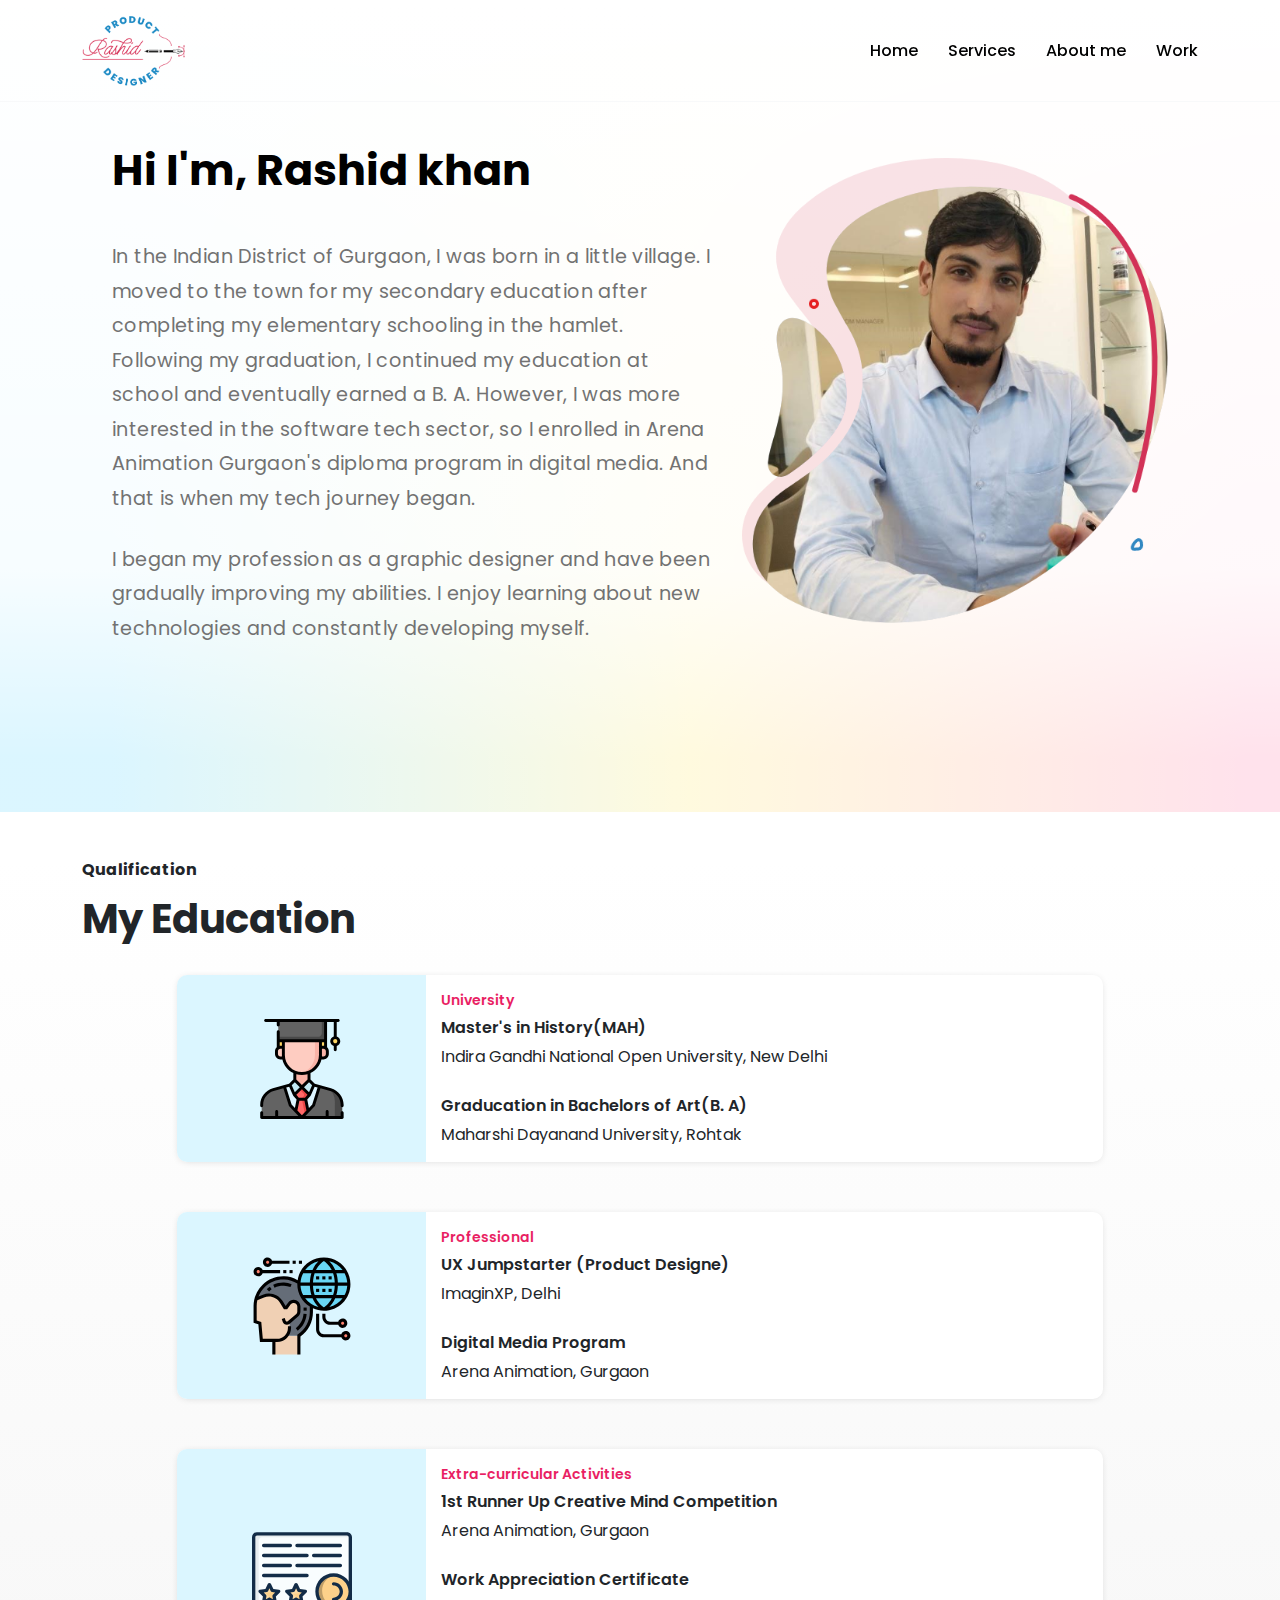
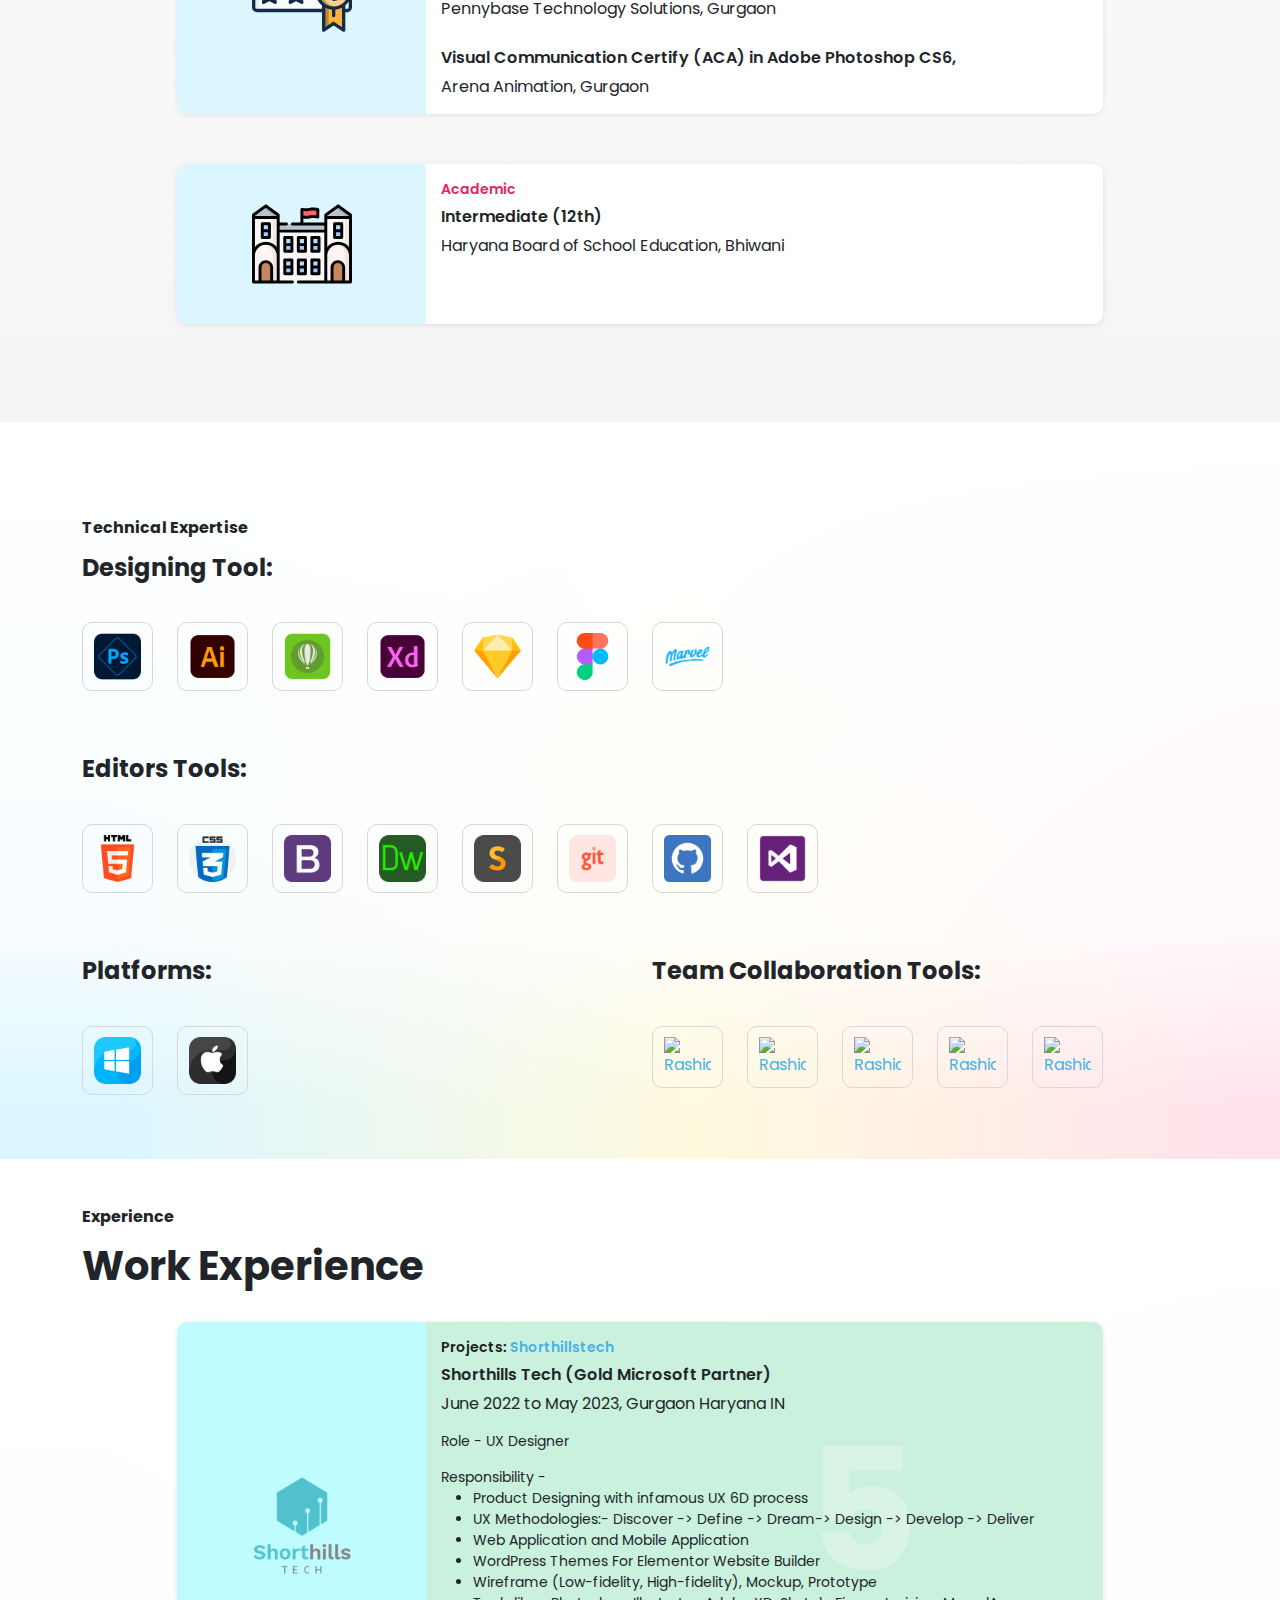
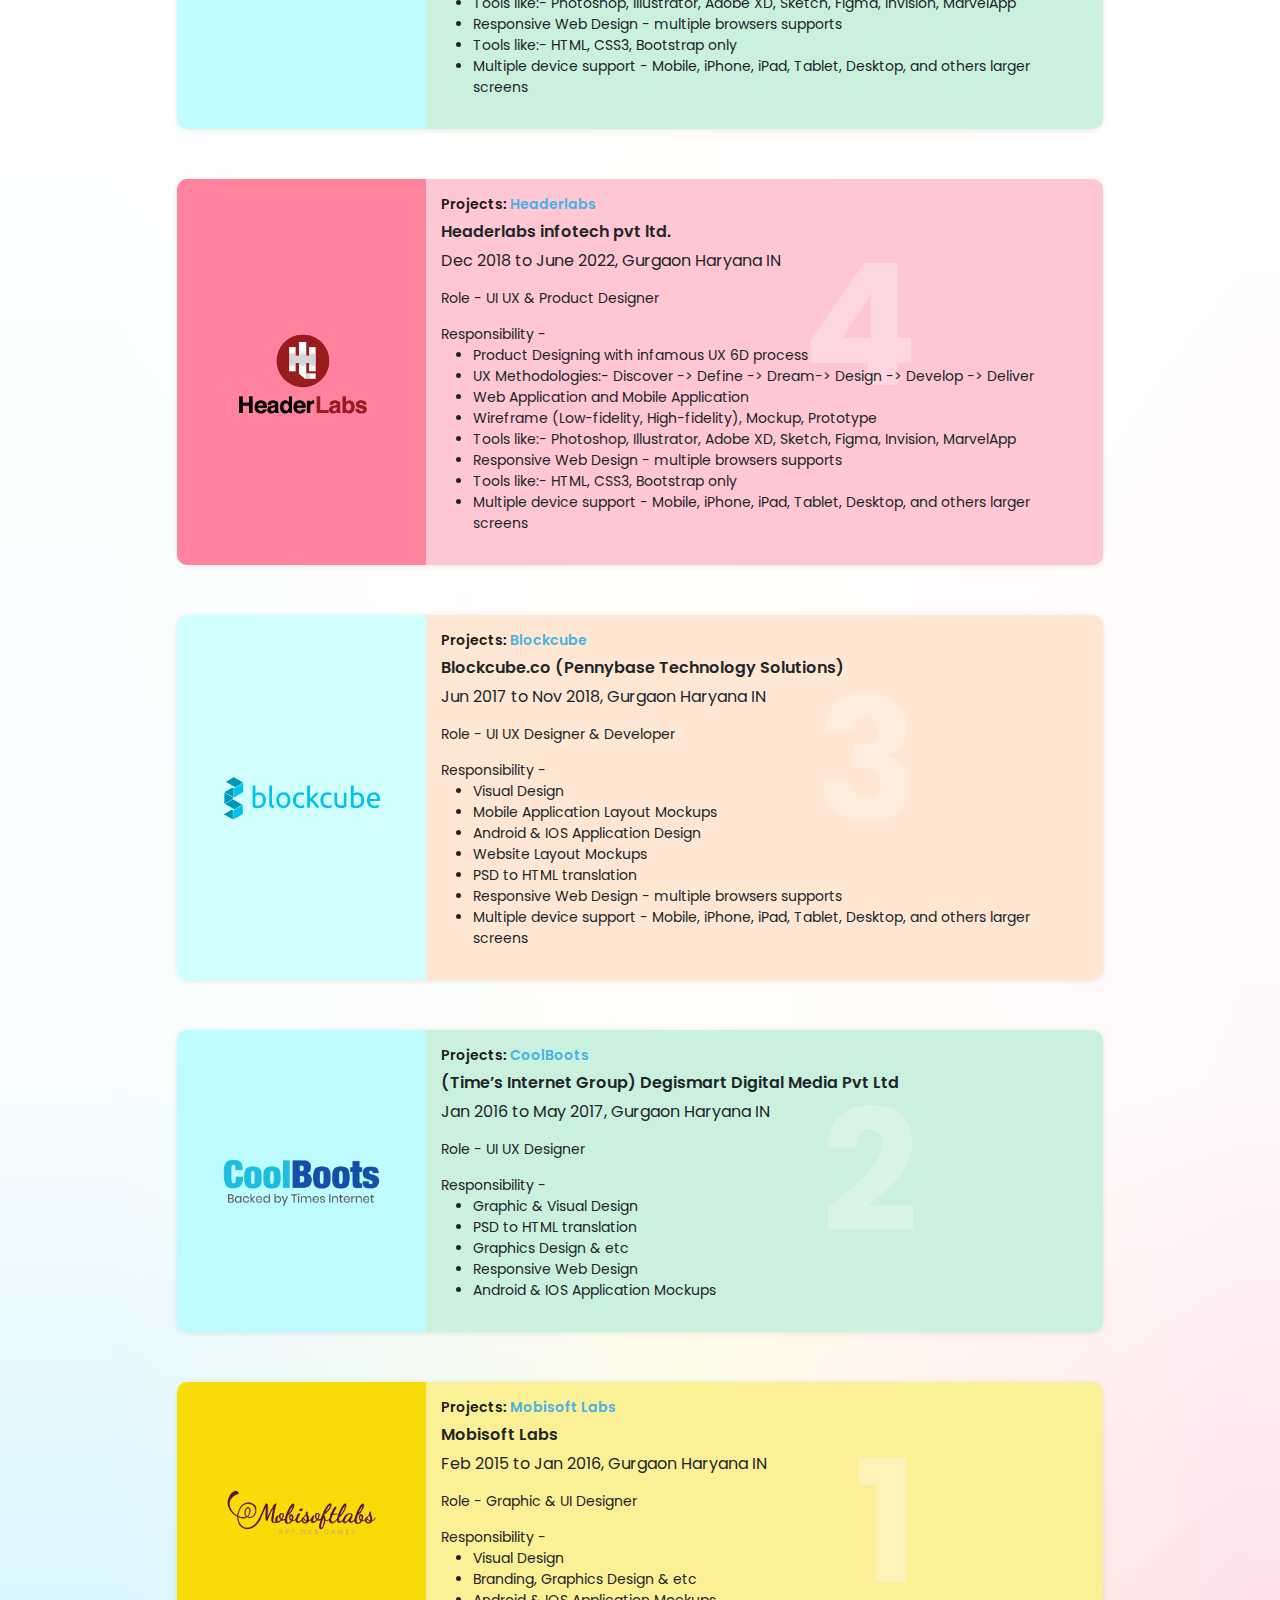
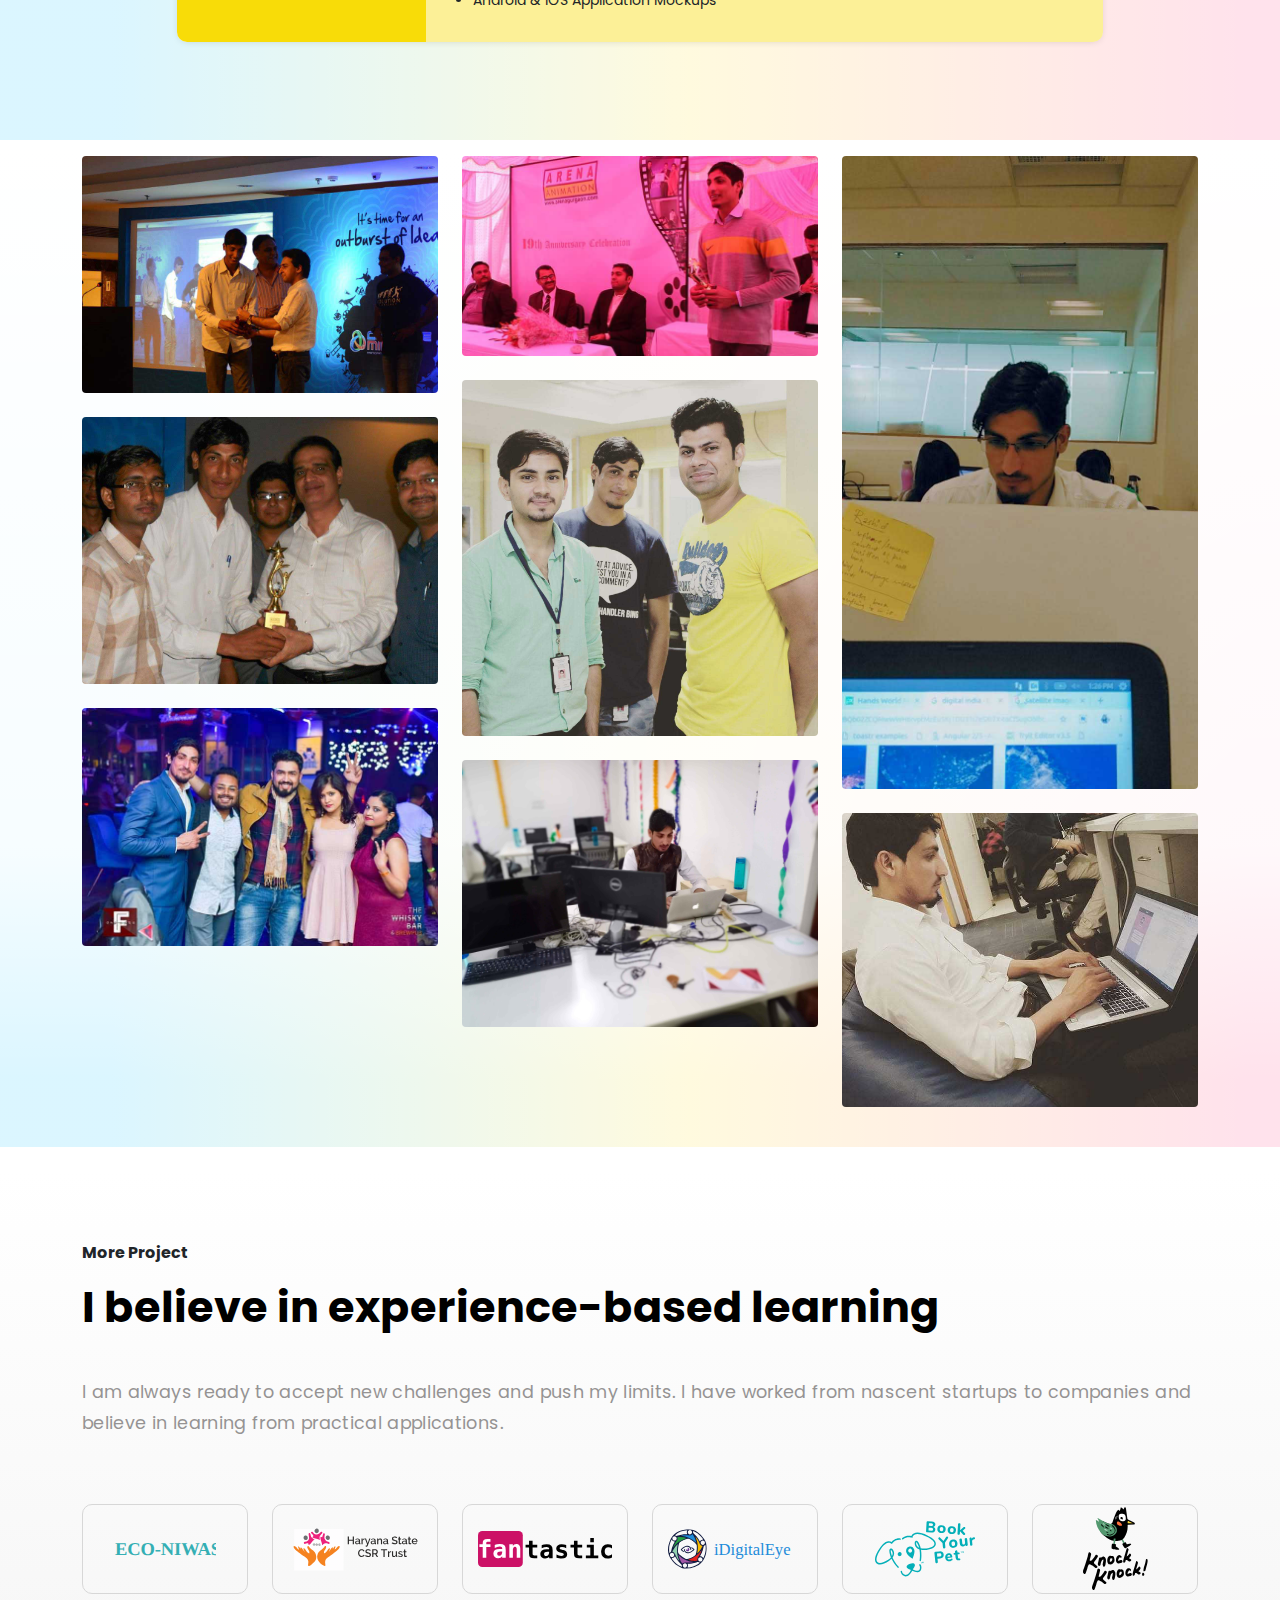
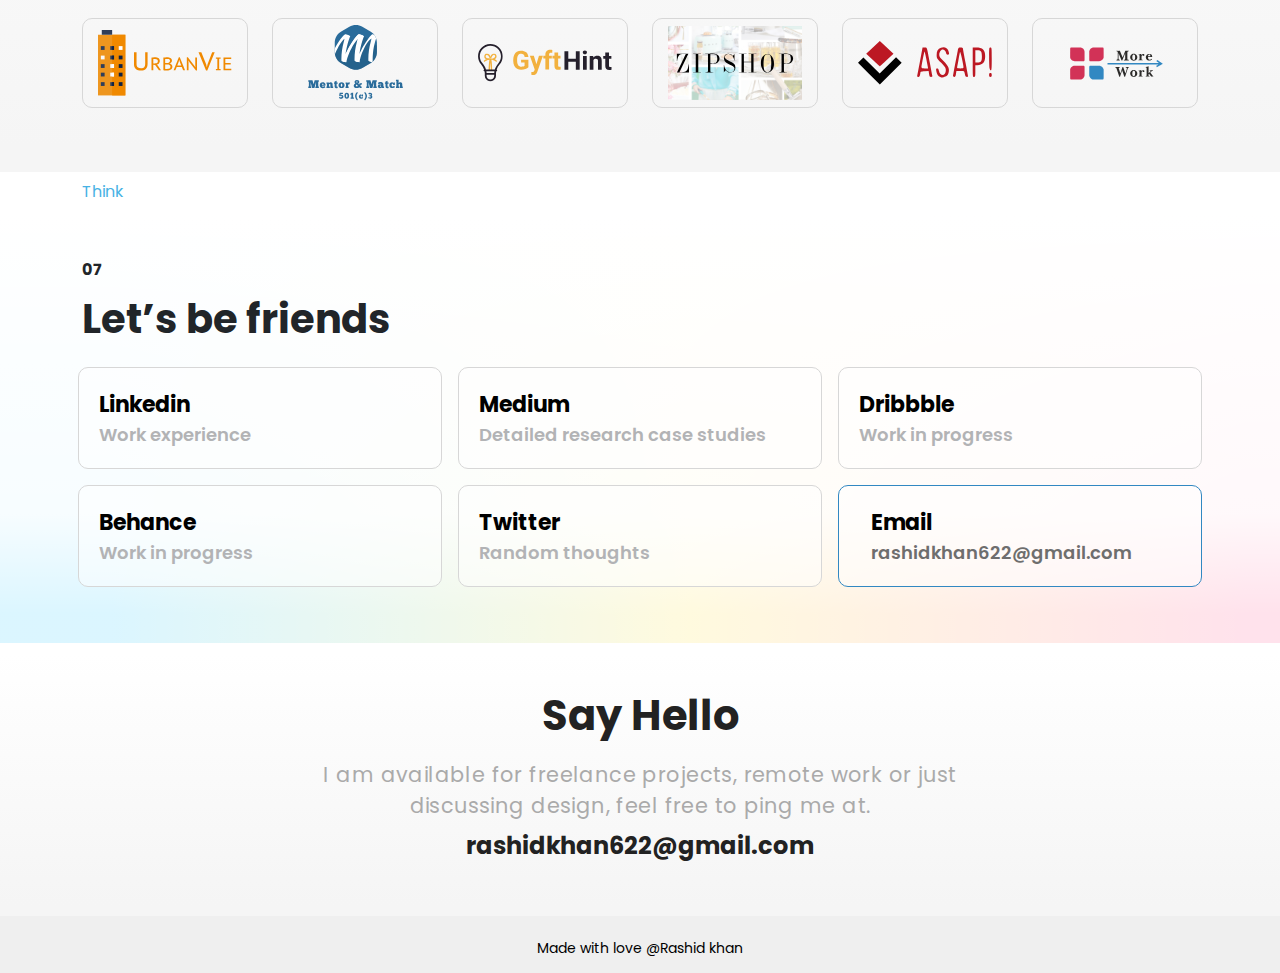
==== commit aef49223: "Update about.html" ====
--- a/about.html
+++ b/about.html
@@ -3,7 +3,7 @@
     <head>
         <meta charset="utf-8" />
         <meta content="width=device-width, initial-scale=1.0" name="viewport" />
-        <title>Rashid | UX UI & Product Designer</title>
+        <title>Rashid | Web & UI UX Product Designer</title>
         <meta content="" name="description" />
         <meta content="" name="keywords" />
         <meta
@@ -91,12 +91,12 @@
                                         <div class="my-profile-about">
                                             <h2 class="mb-3"><strong>Hi I'm, Rashid khan</strong></h2>
                                             <p class="pt-4 mb-2 pb-2 overflow-auto">
-                                                I was born in a small village in the Indian District of Gurgaon. I did my primary education in the village and move to town for secondary education. After completing, my school education moved
-                                                to college completed my graduation (B. A.). But I found the software tech industry more interesting, So I did diploma in Digital Media Program from Arena Animation Gurgaon. And from here my
-                                                journey started towards tech.
+                                                
+ 
+In the Indian District of Gurgaon, I was born in a little village. I moved to the town for my secondary education after completing my elementary schooling in the hamlet. Following my graduation, I continued my education at school and eventually earned a B. A. However, I was more interested in the software tech sector, so I enrolled in Arena Animation Gurgaon's diploma program in digital media. And that is when my tech journey began.
                                             </p>
 
-                                            <p class="mb-2 pb-2 overflow-auto">I started my career as a graphic designer and continue to grow my skills move step by step. I love to learn trending technology and grow myself continuously.</p>
+                                            <p class="mb-2 pb-2 overflow-auto">I began my profession as a graphic designer and have been gradually improving my abilities. I enjoy learning about new technologies and constantly developing myself.</p>
                                         </div>
                                     </div>
                                     <div class="col-lg-5 col-md-5 col-sm-12">
@@ -449,7 +449,7 @@
                                             <div class="right-edu ushyaku">
                                                 <div class="tag"><span>Projects: </span><a href="https://www.shorthillstech.com/" target="_blank">Shorthillstech</a></div>
                                                 <div class="degree">Shorthills Tech (Gold Microsoft Partner)</div>
-                                                <div class="institution">June 2022 to December 2022, Gurgaon Haryana IN</div>
+                                                <div class="institution">June 2022 to May 2023, Gurgaon Haryana IN</div>
                                                 <div class="duration"><span>Role -</span> UX Designer</div>
                                                 <div class="duration">
                                                     <div>Responsibility -</div>
@@ -493,8 +493,8 @@
                                             <div class="left-edu rc"><img src="assets/img/blockcube.png" alt="Rashid_product_designer" style="max-width: 85% !important;" /></div>
                                             <div class="right-edu rc">
                                                 <div class="tag"><span>Projects: </span><a href="https://blockcube.co/" target="_blank">Blockcube</a></div>
-                                                <div class="degree">Blockcube.co (Pennybase Technology Solutions</div>
-                                                <div class="institution">Feb 2018 to Nov 2018, Gurgaon Haryana IN</div>
+                                                <div class="degree">Blockcube.co (Pennybase Technology Solutions)</div>
+                                                <div class="institution">Jun 2017 to Nov 2018, Gurgaon Haryana IN</div>
                                                 <div class="duration"><span>Role -</span> UI UX Designer &amp; Developer</div>
                                                 <div class="duration">
                                                     <div>Responsibility -</div>
@@ -510,7 +510,7 @@
                                                 </div>
                                             </div>
                                         </div>
-                                        <div class="classes-edu thirdwatch">
+                                        <!-- <div class="classes-edu thirdwatch">
                                             <div class="left-edu thirdwatch"><img src="assets/img/thirdwatch.svg" style="max-width: 85% !important;" alt="Rashid_product_designer" /></div>
                                             <div class="right-edu thirdwatch">
                                                 <div class="tag"><span>Projects: </span><a href="https://www.thirdwatch.ai/" target="_blank">Thirdwatch.ai</a></div>
@@ -528,7 +528,7 @@
                                                     </ul>
                                                 </div>
                                             </div>
-                                        </div>
+                                        </div> -->
                                         <div class="classes-edu doo">
                                             <div class="left-edu ushyaku"><img src="assets/img/coolboots.png" style="max-width: 85% !important;" alt="Rashid_product_designer" /></div>
                                             <div class="right-edu ushyaku">
@@ -744,7 +744,7 @@
                             <h6 class="mb-3"><strong>07</strong></h6>
                             <h1 class="text-left pb-2"><strong>Let’s be friends </strong></h1>
                             <div class="row">
-                                <a href="https://www.linkedin.com/in/rashid-ayanahs-70324b94/" rel="noopener" target="_blank" class="col-sm-4 col-12 p-2">
+                                <a href="https://www.linkedin.com/in/rashid-daniyal-70324b94/" rel="noopener" target="_blank" class="col-sm-4 col-12 p-2">
                                     <div class="around-item darkContainer row h-100">
                                         <div class="col-12 p-0 around-item-left">
                                             Linkedin
--- a/assets/css/style.css
+++ b/assets/css/style.css
@@ -559,7 +559,7 @@
     margin-top: 2vh;
     margin-bottom: 12vh;
     display: -webkit-box;
-    -webkit-line-clamp: 3;
+    -webkit-line-clamp: 4;
     -webkit-box-orient: vertical;
     overflow: hidden;
     text-overflow: ellipsis;
@@ -586,8 +586,7 @@
     /*min-height: 70vh;*/
     height: auto;
     z-index: 2;
-    background: linear-gradient(
-180deg, #ffffff 4%, #f5f5f5 96%);
+    background: linear-gradient(180deg, #ffffff 4%, #f5f5f5 96%);
     background-repeat: no-repeat;
     background-size: cover;
 }
@@ -605,6 +604,13 @@
 .section-b .my-profile-heading h1{
     color: #fff;
 }
+.section-c-1{
+    background: url(../img/logo-abc.png), linear-gradient(360deg, #ffffff 0.57%, rgba(255, 255, 255, 0.970736) 60.7%, rgba(255, 255, 255, 0.97) 70.1%, rgba(255, 255, 255, 0.86) 93.26%),
+        linear-gradient(90deg, #00beff 8.78%, #ffdc18 53.8%, #ff3278 97.3%);
+    background-repeat: no-repeat;
+    background-position: 80% 50%, 0px 0px, 0px 0px;
+    background-size: auto 30%, auto, auto;
+}
 .section-c{
     background: url(../img/logo-abc.png), linear-gradient(180deg, #ffffff 0.57%, rgba(255, 255, 255, 0.970736) 60.7%, rgba(255, 255, 255, 0.97) 70.1%, rgba(255, 255, 255, 0.86) 93.26%),
         linear-gradient(90deg, #00beff 8.78%, #ffdc18 53.8%, #ff3278 97.3%);
@@ -633,7 +639,238 @@
     background-size: cover;
     position: relative;
 }
-
+.ux-section-a{
+    background-image: url(../img/ux-design-services.png);
+    background-repeat: no-repeat;
+    height: auto ;
+    background-size: cover;
+    position: relative;
+}
+.first-card-a{
+    width: 100%;
+    height: 263px;
+    padding: 20px;
+    border-radius: 10px;
+    background-color: #ffd857;
+    text-align: center;
+    /* box-shadow: 0px 3px 4px #cccccc; */
+}
+.first-card-b{
+    width: 100%;
+    height: 170px;
+    padding: 20px;
+    border-radius: 15px;
+    border: 2px solid #d7d7d74d;
+    background-color: #FFE6EC;
+    text-align: center;
+}
+.first-card-b h5{
+    font-size: 18px;
+    font-weight: 500;
+}
+
+.first-card-c{
+    width: 100%;
+    height: 170px;
+    padding: 20px;
+    border: 2px solid #d7d7d74d;
+    border-radius: 15px;
+    background-color: #E6F5FF;
+    text-align: center;
+}
+.first-card-c h5{
+    font-size: 18px;
+    font-weight: 500;
+}
+.first-card-d{
+    width: 100%;
+    height: 170px;
+    padding: 20px;
+    border: 2px solid #d7d7d74d;
+    border-radius: 15px;
+    background-color: #EDEEF3;
+    text-align: center;
+}
+.first-card-d h5{
+    font-size: 18px;
+    font-weight: 500;
+}
+.first-card-e{
+    width: 100%;
+    height: 170px;
+    padding: 20px;
+    border: 2px solid #d7d7d74d;
+    border-radius: 15px;
+    background-color: #EDEAFB;
+    text-align: center;
+}
+.first-card-e h5{
+    font-size: 18px;
+    font-weight: 500;
+}
+.first-card-f{
+    width: 100%;
+    height: 170px;
+    padding: 20px;
+    border: 2px solid #d7d7d74d;
+    border-radius: 15px;
+    background-color: #FFF5E5;
+    text-align: center;
+}
+.first-card-f h5{
+    font-size: 18px;
+    font-weight: 500;
+}
+.first-card-g{
+    width: 100%;
+    height: 170px;
+    padding: 20px;
+    border: 2px solid #d7d7d74d;
+    border-radius: 15px;
+    background-color: #E5FFF4;
+    text-align: center;
+}
+.first-card-g h5{
+    font-size: 18px;
+    font-weight: 500;
+}
+.first-card-h{
+    width: 100%;
+    height: 263px;
+    padding: 20px;
+    border-radius: 10px;
+    background-color: #5A6B87;
+    text-align: center;
+}
+
+.img-ic{
+    width: 160px;
+    height: 160px;
+    background-color: #ffffff;
+    margin: 0px auto;
+    text-align: center;
+    border-radius: 50%;
+    display: flex;
+    justify-content: center;
+    align-items: center; 
+    
+}
+.img-ic img{
+    width: 70%;
+    height: auto;   
+}
+.moreclick{
+    padding-top: 20px;
+    text-align: right;
+    color: #000;
+    font-weight: 400;
+    font-size: 16px;
+}
+.img-desi{
+    width: 150px;
+    height: 150px;
+    background-color: #ffffff75;
+    margin: 0px auto;
+    text-align: center;
+    border-radius: 50%;
+    display: flex;
+    justify-content: center;
+    align-items: center;
+}
+.img-desi img{
+    width: 70%;
+    height: auto;   
+}
+.img-mob{
+    width: 150px;
+    height: 150px;
+    background-color: #ffffff75;
+    margin: 0px auto;
+    text-align: center;
+    border-radius: 50%;
+    display: flex;
+    justify-content: center;
+    align-items: center;
+}
+.img-mob img{
+    width: 70%;
+    height: auto;   
+}
+.img-weba{
+    width: 150px;
+    height: 150px;
+    background-color: #ffffff75;
+    margin: 0px auto;
+    text-align: center;
+    border-radius: 50%;
+    display: flex;
+    justify-content: center;
+    align-items: center;
+}
+.img-weba img{
+    width: 70%;
+    height: auto;   
+}
+.img-website{
+    width: 150px;
+    height: 150px;
+    background-color: #ffffff;
+    margin: 0px auto;
+    text-align: center;
+    border-radius: 50%;
+    display: flex;
+    justify-content: center;
+    align-items: center;
+}
+.img-website img{
+    width: 70%;
+    height: auto;   
+}
+.img-branding{
+    width: 100px;
+    height: 100px;
+    background-color: #ffffff;
+    margin: 0px auto;
+    text-align: center;
+    border-radius: 50%;
+    display: flex;
+    justify-content: center;
+    align-items: center;
+}
+.img-branding img{
+    width: 70%;
+    height: auto;   
+}
+.img-syst{
+    width: 100px;
+    height: 100px;
+    background-color: #ffffff;
+    margin: 0px auto;
+    text-align: center;
+    border-radius: 50%;
+    display: flex;
+    justify-content: center;
+    align-items: center;
+}
+.img-syst img{
+    width: 70%;
+    height: auto;   
+}
+.img-dsystm{
+    width: 100px;
+    height: 100px;
+    background-color: #ffffff;
+    margin: 0px auto;
+    text-align: center;
+    border-radius: 50%;
+    display: flex;
+    justify-content: center;
+    align-items: center;
+}
+.img-dsystm img{
+    width: 70%;
+    height: auto;   
+}
 .my-button-big button{
     box-sizing: border-box;
     border-radius: 3px;
@@ -1013,6 +1250,7 @@
     border-radius: 10px;
     border: 1px solid #d7d7d7;
     transition: .3s;
+    background: #ffffff7d;
     cursor: pointer;
 }
 .section-around .around-item .around-item-left {
@@ -1029,25 +1267,28 @@
     color: inherit;
     text-decoration: none;
 }
+.emailButton .around-item-left{
+    color: #000;
+}
 .emailButton>div {
     color: #fff;
     background: #3288C2;
     border-color: #3288C2!important;
 }
-.section-around .emailButton .around-item .around-item-left {
+/* .section-around .emailButton .around-item .around-item-left {
     color: #fff;
-}
+} */
 .section-around .around-item .around-item-left {
     font-size: 22px;
     font-weight: 700;
     color: #000;
 }
 .emailButton .workDesc {
-    color: #f1f1f1;
+    color: #6e6e6e;
 }
 .workDesc {
     font-weight: 600;
-    color: #8b93a3;
+    color: #b2b3b5;
     font-size: 18px;
 }
 /**/
@@ -1263,7 +1504,7 @@
     margin-top: 15px;
 }
 .educational-right .head6 .right-edu:after {
-    content: "6";
+    content: "5";
     position: absolute;
     right: 20%;
     top: 15%;
@@ -1272,7 +1513,7 @@
     font-weight: 700;
 }
 .educational-right .classes-edu.headl .right-edu:after {
-    content: "5";
+    content: "4";
     position: absolute;
     right: 20%;
     top: 5%;
@@ -1290,7 +1531,7 @@
     font-weight: 700;
 }
 .educational-right .classes-edu.ekk .right-edu:after {
-    content: "4";
+    content: "3";
     position: absolute;
     right: 20%;
     top: 5%;
@@ -1343,12 +1584,12 @@
     color: #f9f9f955;
     font-weight: 700;
 }
-.logo-width{
-    width: 150px;
-    height: auto;
+.logo-width {
+    width: 125px;
+    height: 50px;
     border: 1px solid #ededed;
     border-radius: 10px;
-    padding: 10px;
+    padding: 8px;
 }
 /* Auto color change start */
 
@@ -1410,22 +1651,80 @@
     margin: 0px 8px;
     align-items: center;
 }
-.uxcontent{
+.uxcontent-a{
     width: 100%;
     height: auto;
     padding: 20px;
     margin: 5px;
     border-radius: 10px;
     color: #000000;
-    background-color: #A9C9FF;
-background-image: linear-gradient(180deg, #A9C9FF 0%, #FFBBEC 100%);
-}
-.uxcontent img{
+    background-color: #FE80A0;
+    /* background-image: linear-gradient(180deg, #A9C9FF 0%, #FFBBEC 100%); */
+}
+.uxcontent-a p{
+    font-size: 14px;
+}
+.uxcontent-b{
+    width: 100%;
+    height: auto;
+    padding: 20px;
+    margin: 5px;
+    border-radius: 10px;
+    color: #000000;
+    background-color: #A395EA;
+}
+.uxcontent-b p{
+    font-size: 14px;
+}
+.uxcontent-c{
+    width: 100%;
+    height: auto;
+    padding: 20px;
+    margin: 5px;
+    border-radius: 10px;
+    color: #000000;
+    background-color: #FFCD80;
+}
+.uxcontent-c p{
+    font-size: 14px;
+}
+.uxcontent-d{
+    width: 100%;
+    height: auto;
+    padding: 20px;
+    margin: 5px;
+    border-radius: 10px;
+    color: #000000;
+    background-color: #80FFC7;
+}
+.uxcontent-d p{
+    font-size: 14px;
+}
+/* .uxcontent img{
     width: 80px;
     padding: 11px;
     height: 80px;
     border-radius: 50%;
-    border: 1px solid #d23257;
+    
+} */
+.img1{
+    width: 100px;
+    height: 100px;
+    border-radius: 50%;
+    text-align: center;
+    margin: 0px auto ;
+    padding: 10px;
+    /* border: 1px solid #d23257; */
+    background-color: #ffffffbf;
+}
+.img1 img{
+    width: 100%;
+    height: auto;
+    text-align: center;
+    margin: 0px auto;
+    align-items: center;
+    padding: 5px;
+    margin-top: 2px;
 }
 .uxcontent h5{
     font-weight: 600;
@@ -1471,6 +1770,18 @@
         /*box-shadow: 0px 0px 10px rgb(0 0 0 / 9%);*/
         border: 1px solid #e1e1e1;
     }
+    .uxcontent-a p{
+        font-size: 16px;
+    }
+    .uxcontent-b p{
+        font-size: 16px;
+    }
+    .uxcontent-c p{
+        font-size: 16px;
+    }
+    .uxcontent-d p{
+        font-size: 16px;
+    }
     .project-list ul li{
         list-style: none;
         width: 50%;
@@ -1496,10 +1807,10 @@
     }
     .my-profile-heading p {
         font-weight: normal;
-        line-height: 1.5em;
-        font-size: 1.2em;
-        letter-spacing: 0.02em;
-        color: #aaaaaa;
+    line-height: 1.5em;
+    font-size: 1em;
+    letter-spacing: 0.02em;
+    color: #7e7e7e;
         width: 100%;
         margin: 0 auto;
         margin-top: 2vh;
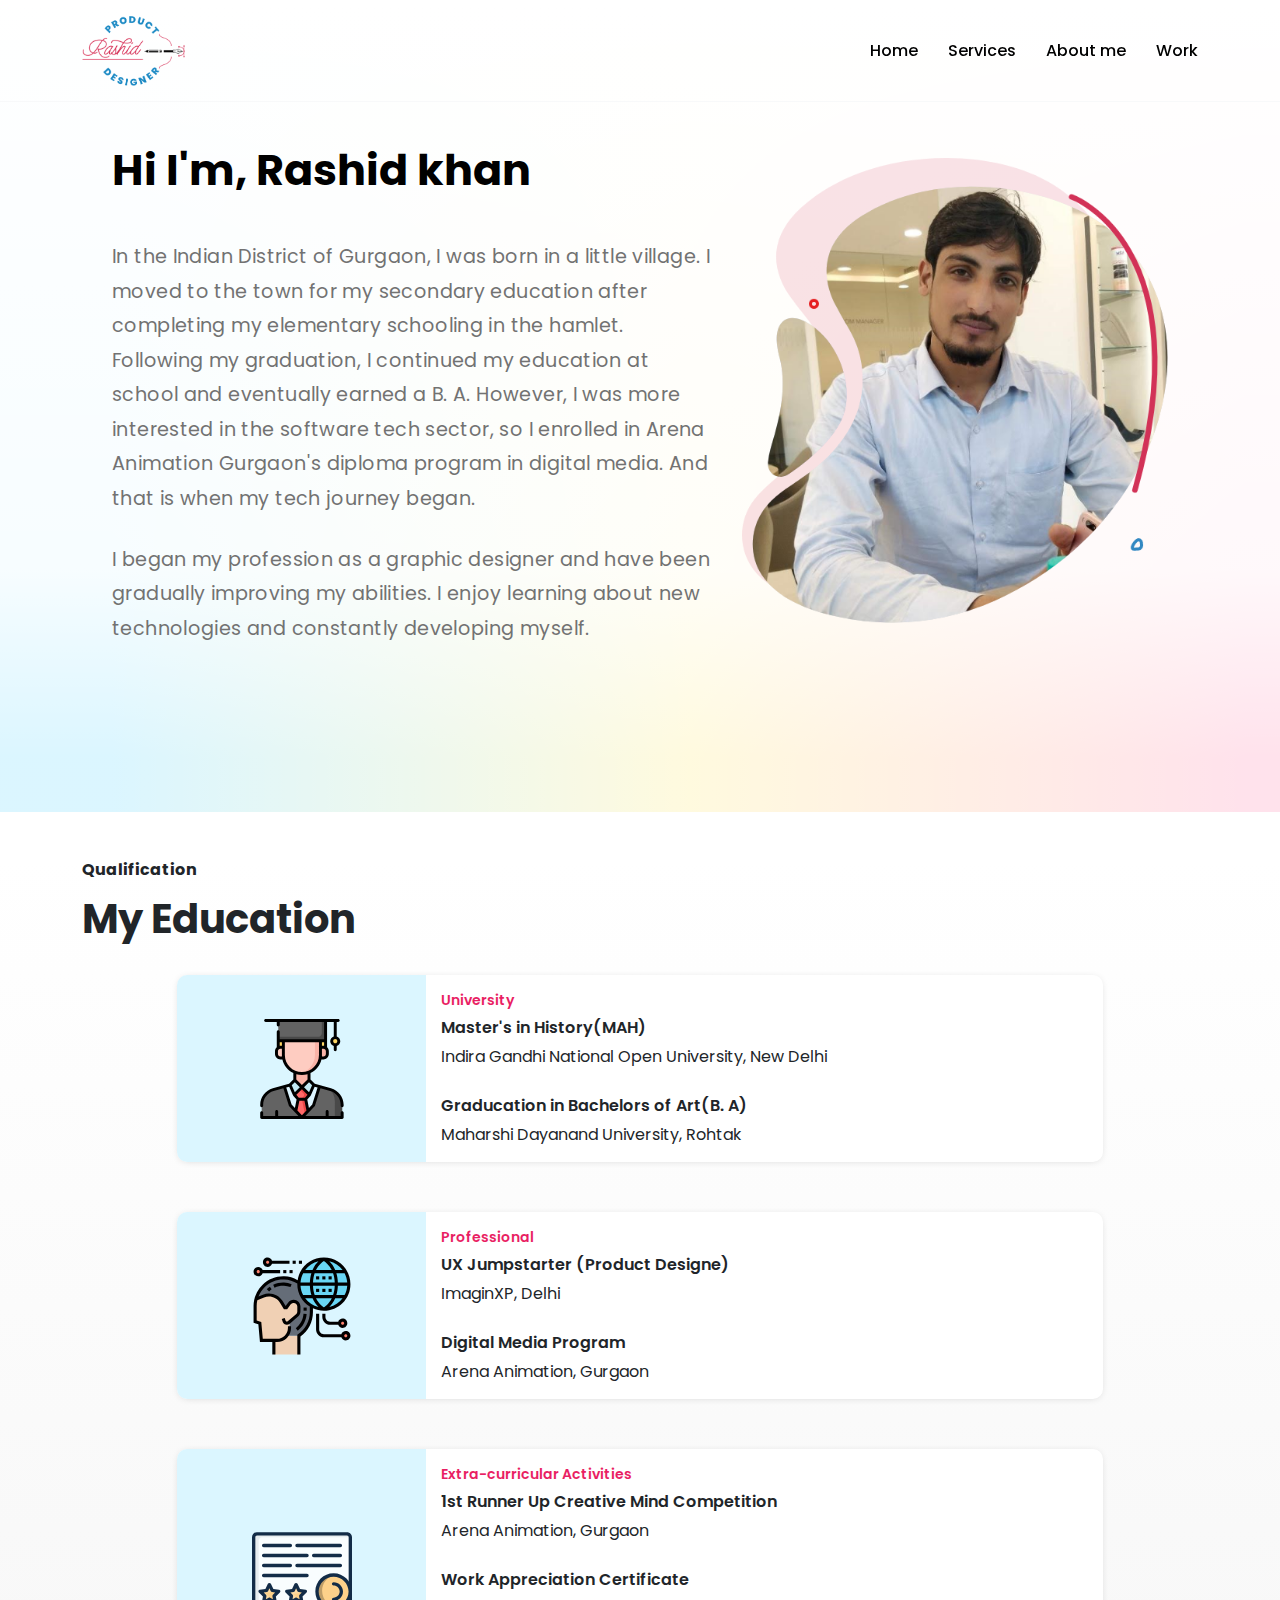
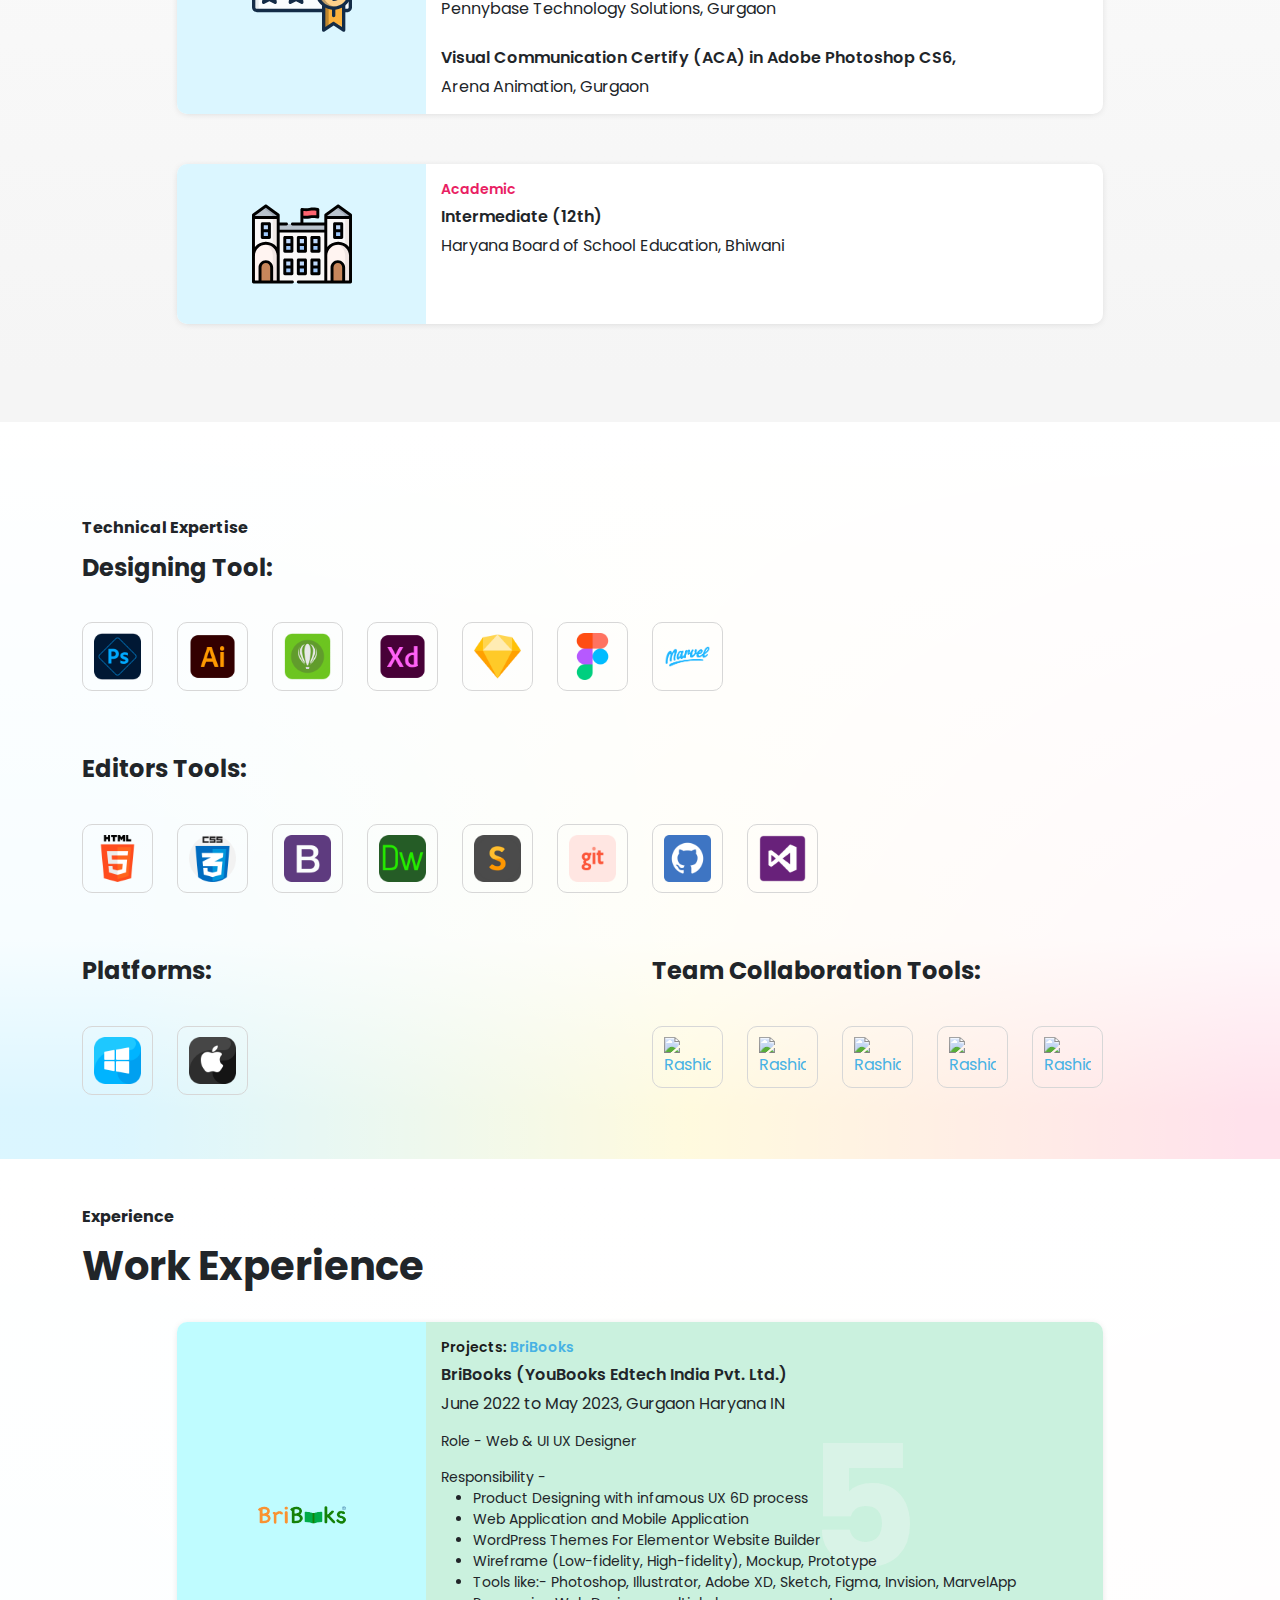
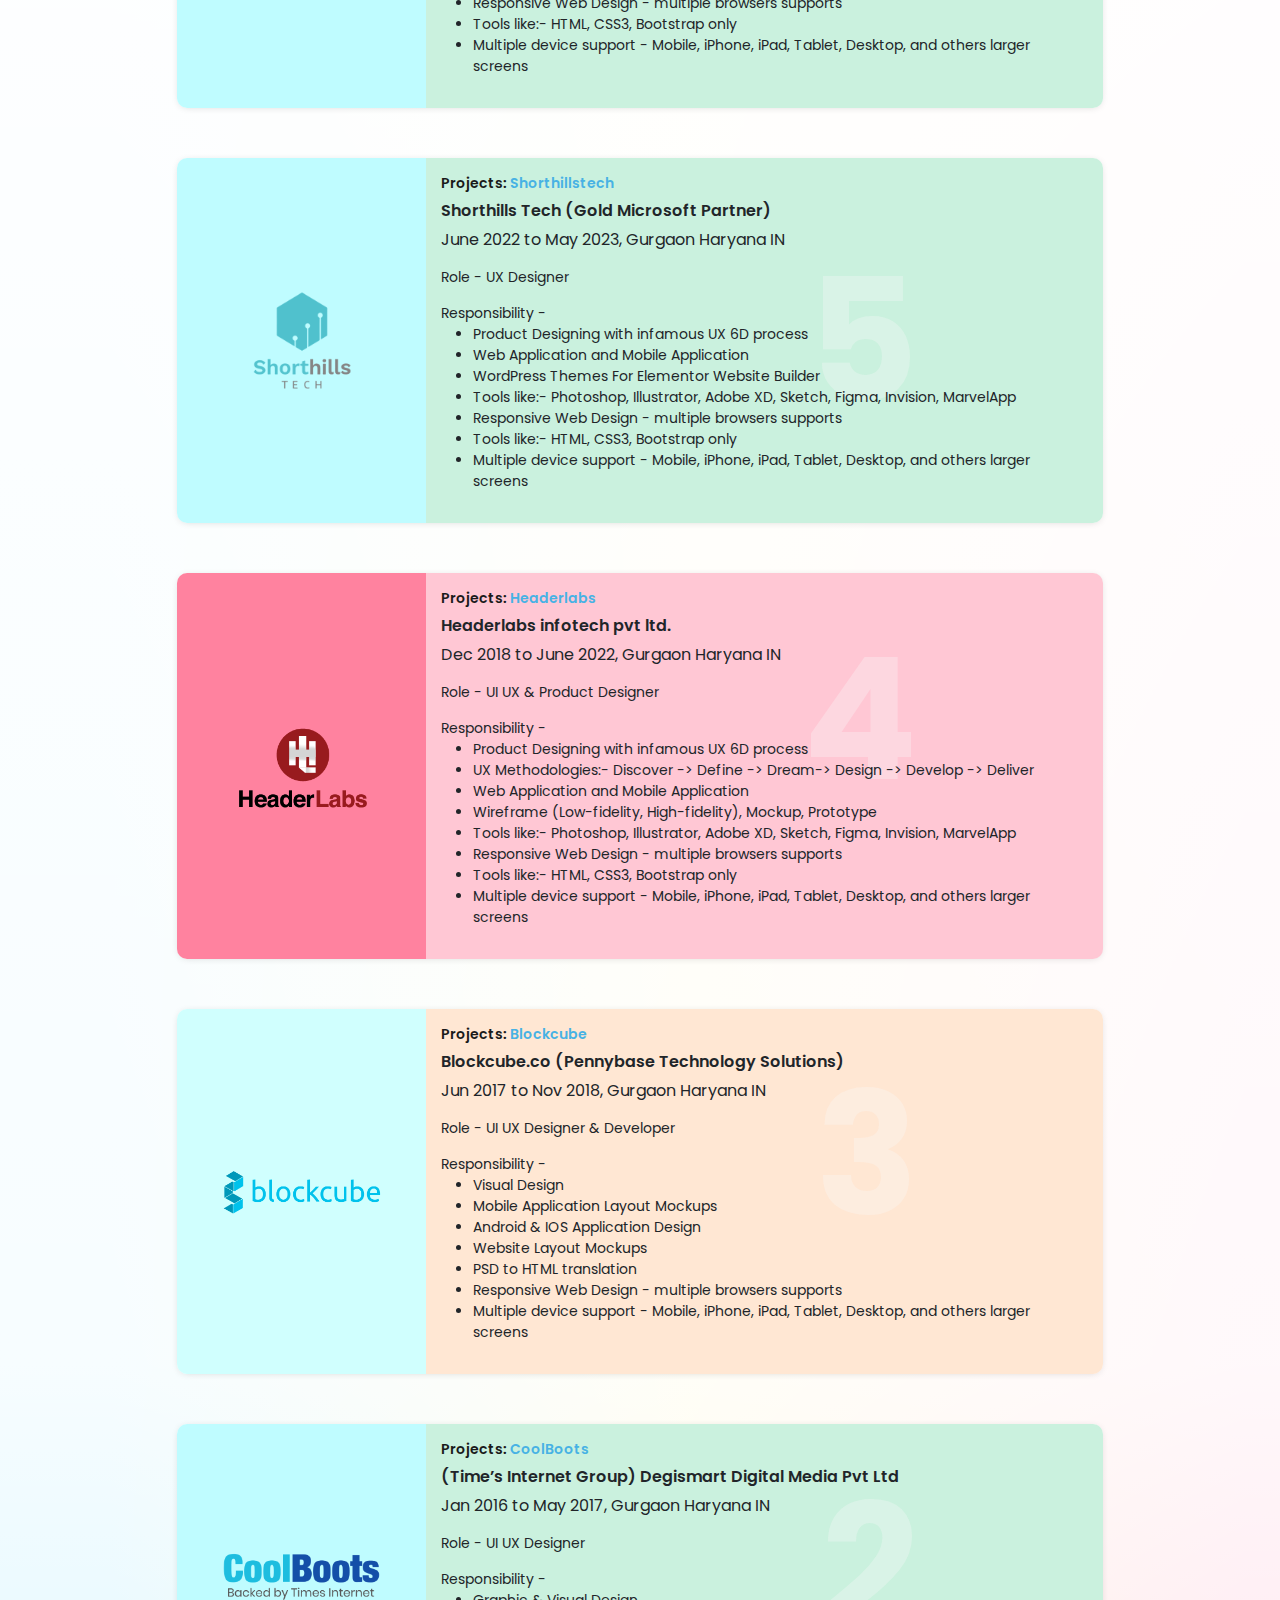
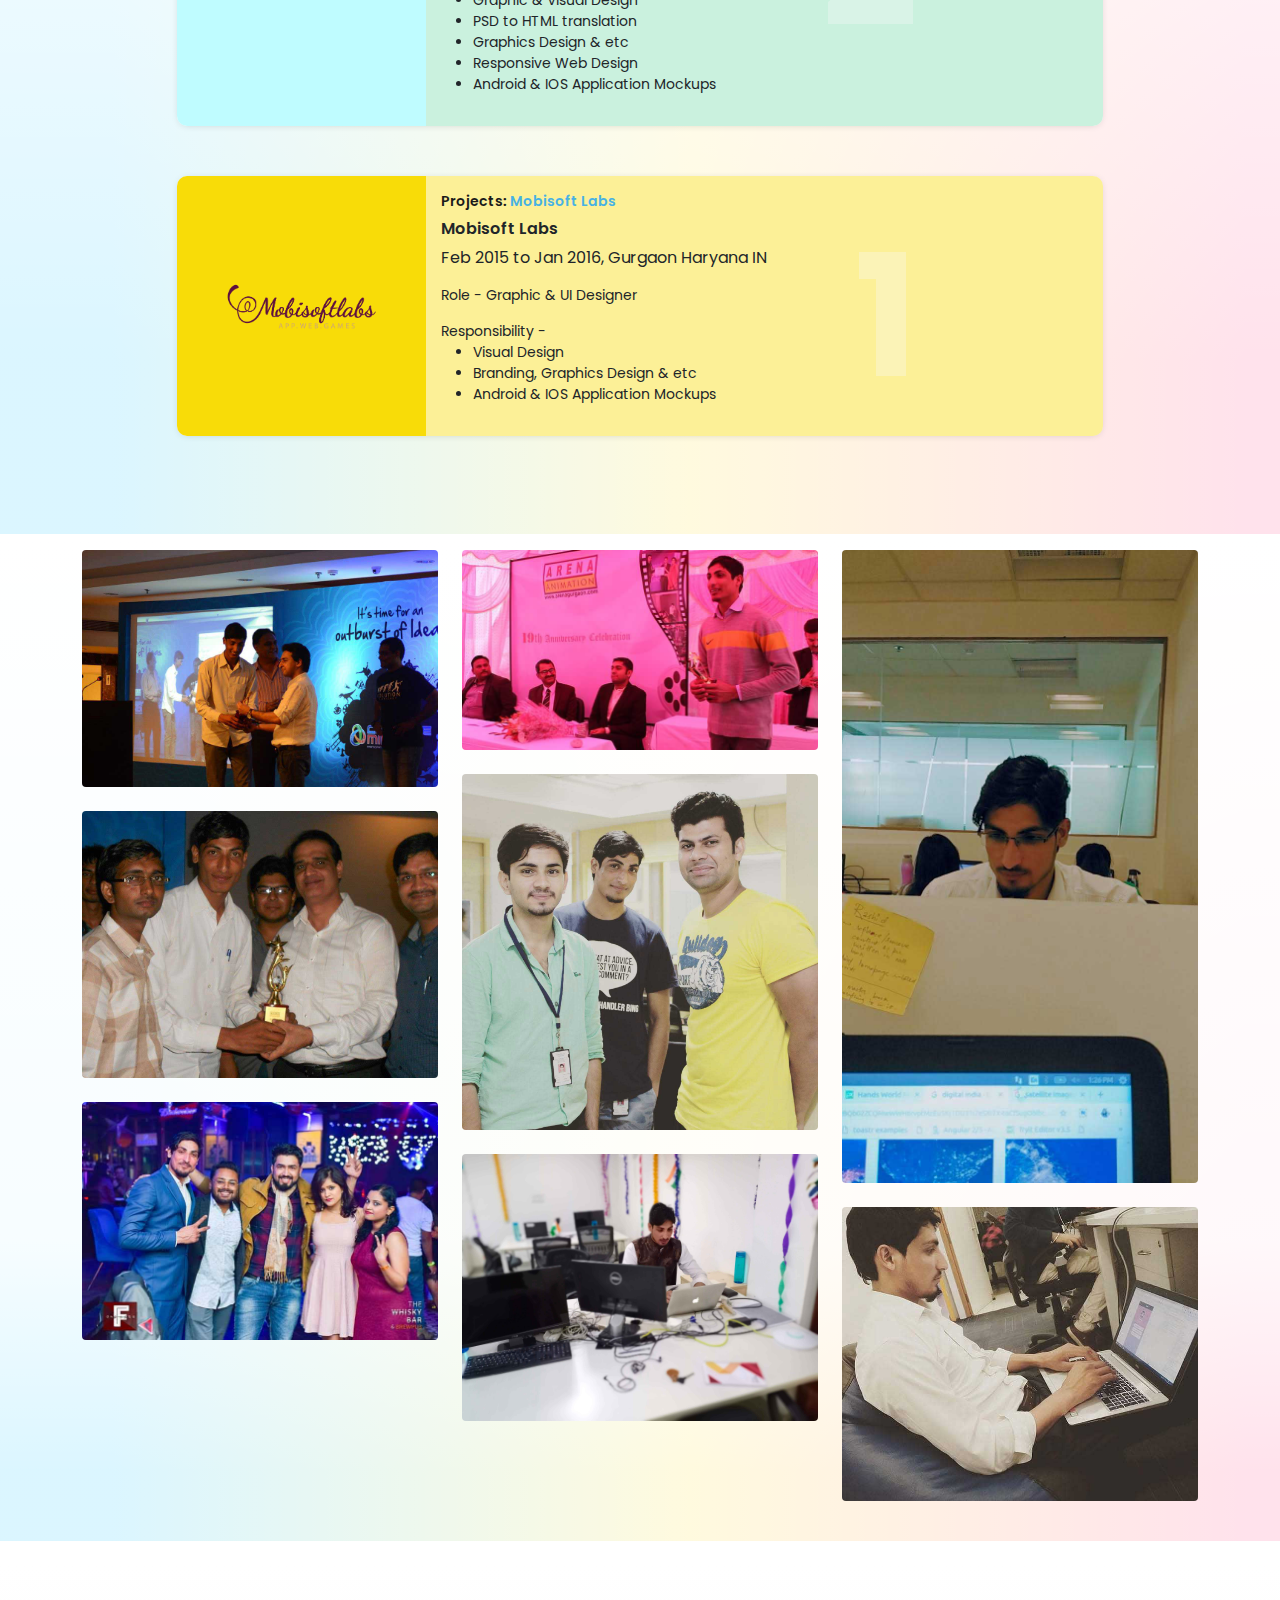
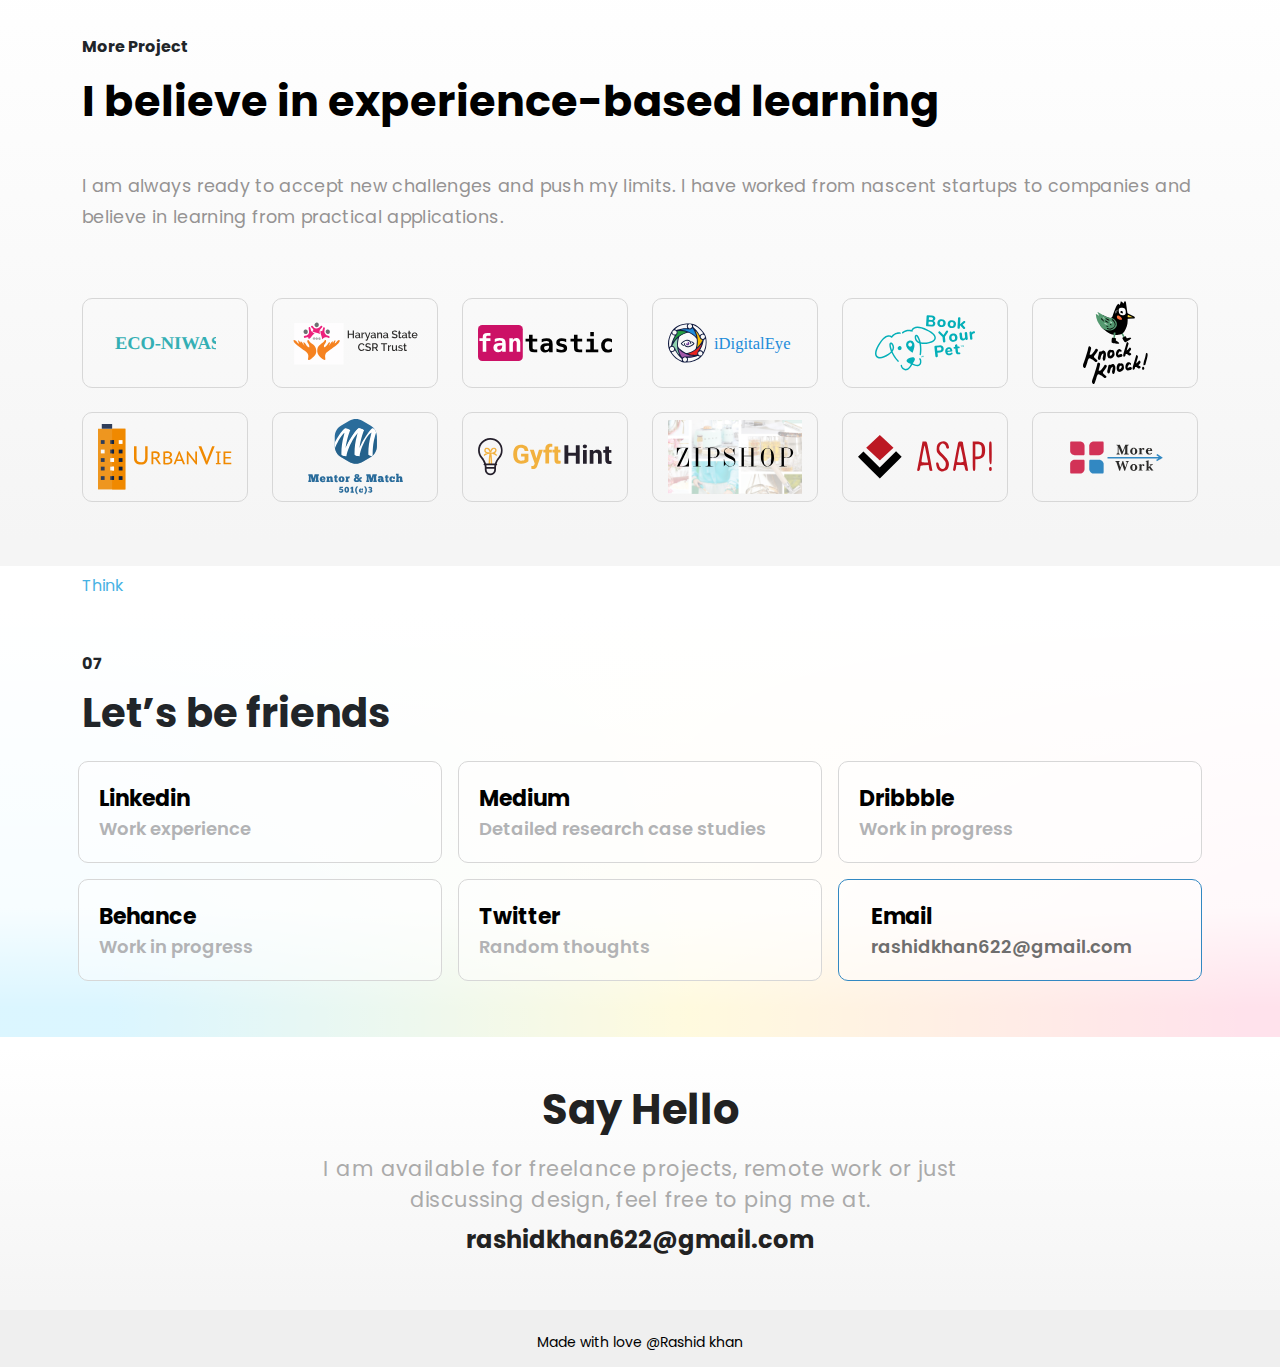
==== commit 1e2486a1: "Update about.html" ====
--- a/about.html
+++ b/about.html
@@ -445,6 +445,29 @@
                                 <div class="col-md-10 offset-md-1 col-sm-12 mt-3">
                                     <div class="educational-right">
                                         <div class="classes-edu head6">
+                                            <div class="left-edu ushyaku"><img src="assets/img/BriBooks.png" alt="Rashid_product_designer" /></div>
+                                            <div class="right-edu ushyaku">
+                                                <div class="tag"><span>Projects: </span><a href="https://www.bribooks.com/" target="_blank">BriBooks</a></div>
+                                                <div class="degree">BriBooks (YouBooks Edtech India Pvt. Ltd.)</div>
+                                                <div class="institution">June 2022 to May 2023, Gurgaon Haryana IN</div>
+                                                <div class="duration"><span>Role -</span> Web & UI UX Designer</div>
+                                                <div class="duration">
+                                                    <div>Responsibility -</div>
+                                                    <ul>
+                                                        <li>Product Designing with infamous UX 6D process</li>
+                                                        <!-- <li>UX Methodologies:- Discover -> Define -> Dream-> Design -> Develop -> Deliver</li> -->
+                                                        <li>Web Application and Mobile Application</li>
+                                                        <li>WordPress Themes For Elementor Website Builder</li>
+                                                        <li>Wireframe (Low-fidelity, High-fidelity), Mockup, Prototype</li>
+                                                        <li>Tools like:- Photoshop, Illustrator, Adobe XD, Sketch, Figma, Invision, MarvelApp</li>
+                                                        <li>Responsive Web Design - multiple browsers supports</li>
+                                                        <li>Tools like:- HTML, CSS3, Bootstrap only</li>
+                                                        <li>Multiple device support - Mobile, iPhone, iPad, Tablet, Desktop, and others larger screens</li>
+                                                    </ul>
+                                                </div>
+                                            </div>
+                                        </div>
+                                        <div class="classes-edu head6">
                                             <div class="left-edu ushyaku"><img src="assets/img/shorthills.png" alt="Rashid_product_designer" /></div>
                                             <div class="right-edu ushyaku">
                                                 <div class="tag"><span>Projects: </span><a href="https://www.shorthillstech.com/" target="_blank">Shorthillstech</a></div>
@@ -455,10 +478,10 @@
                                                     <div>Responsibility -</div>
                                                     <ul>
                                                         <li>Product Designing with infamous UX 6D process</li>
-                                                        <li>UX Methodologies:- Discover -> Define -> Dream-> Design -> Develop -> Deliver</li>
+                                                        <!-- <li>UX Methodologies:- Discover -> Define -> Dream-> Design -> Develop -> Deliver</li> -->
                                                         <li>Web Application and Mobile Application</li>
                                                         <li>WordPress Themes For Elementor Website Builder</li>
-                                                        <li>Wireframe (Low-fidelity, High-fidelity), Mockup, Prototype</li>
+                                                        <!-- <li>Wireframe (Low-fidelity, High-fidelity), Mockup, Prototype</li> -->
                                                         <li>Tools like:- Photoshop, Illustrator, Adobe XD, Sketch, Figma, Invision, MarvelApp</li>
                                                         <li>Responsive Web Design - multiple browsers supports</li>
                                                         <li>Tools like:- HTML, CSS3, Bootstrap only</li>
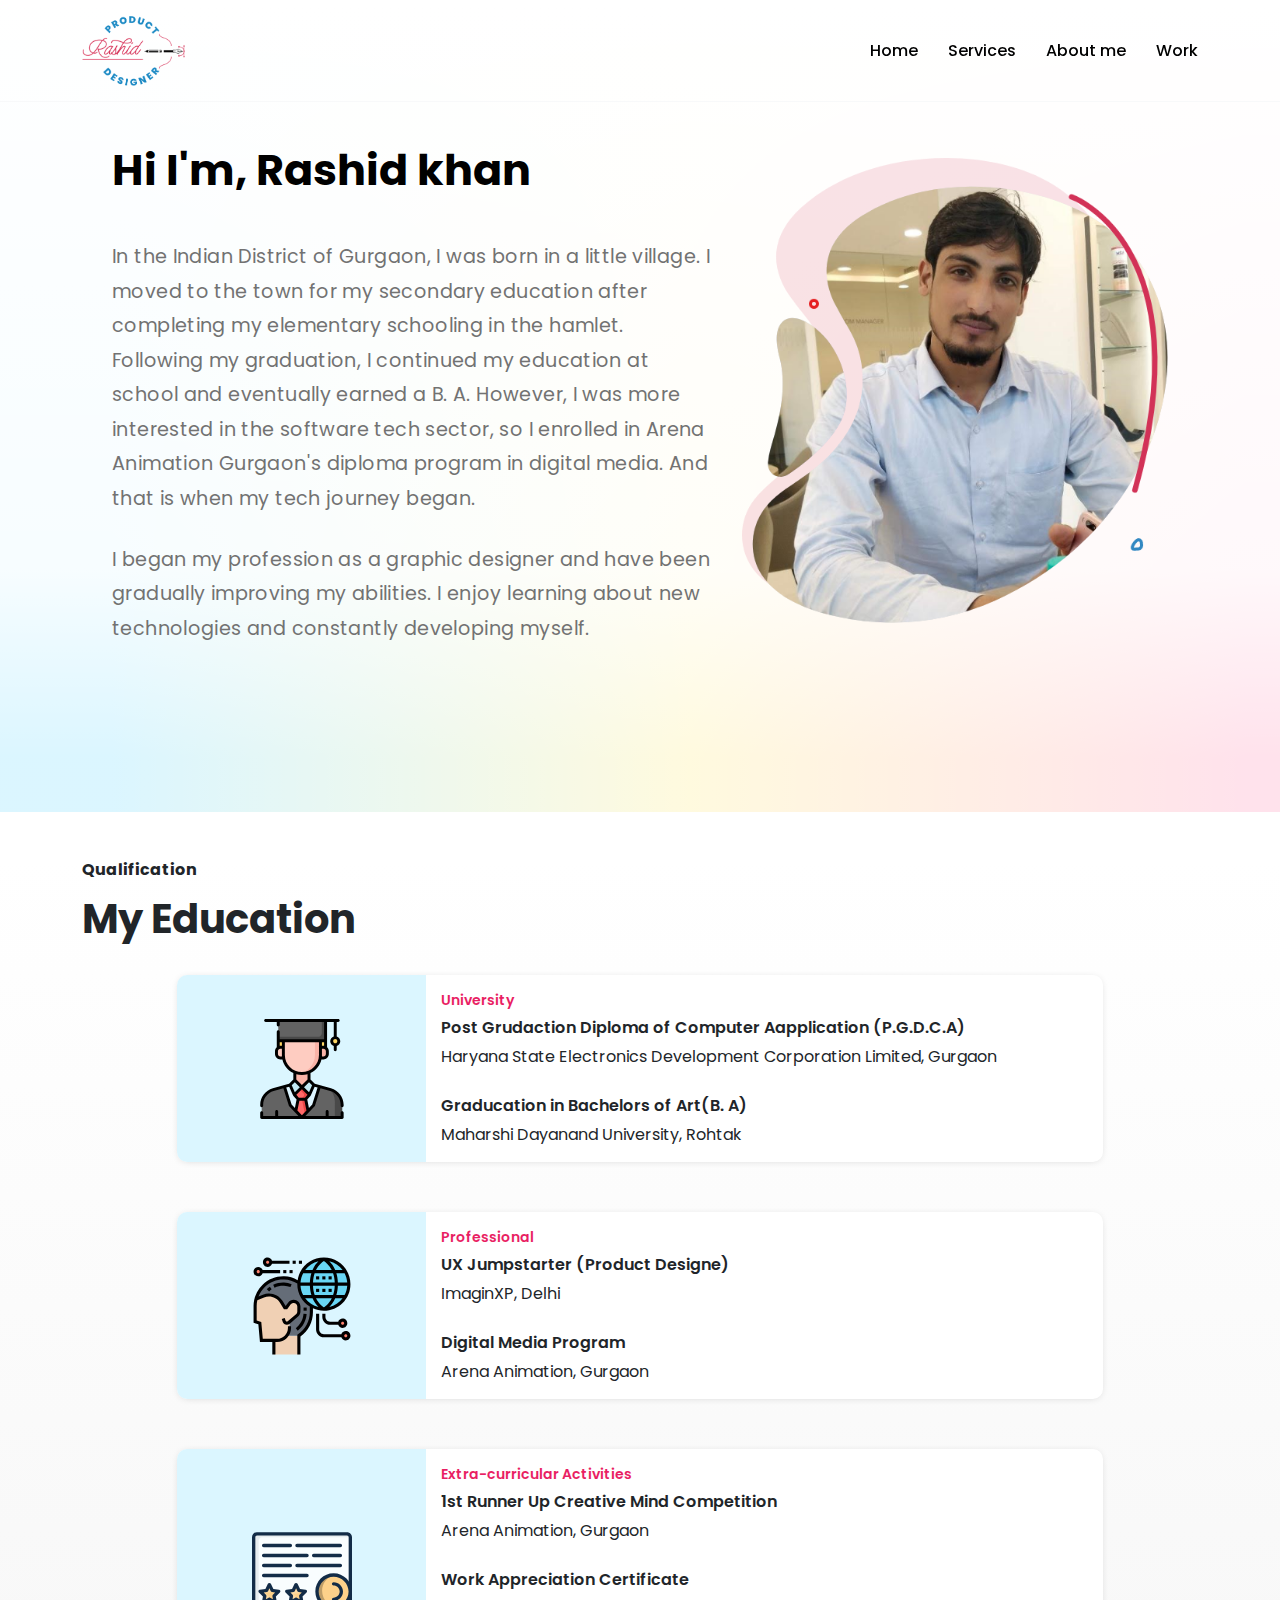
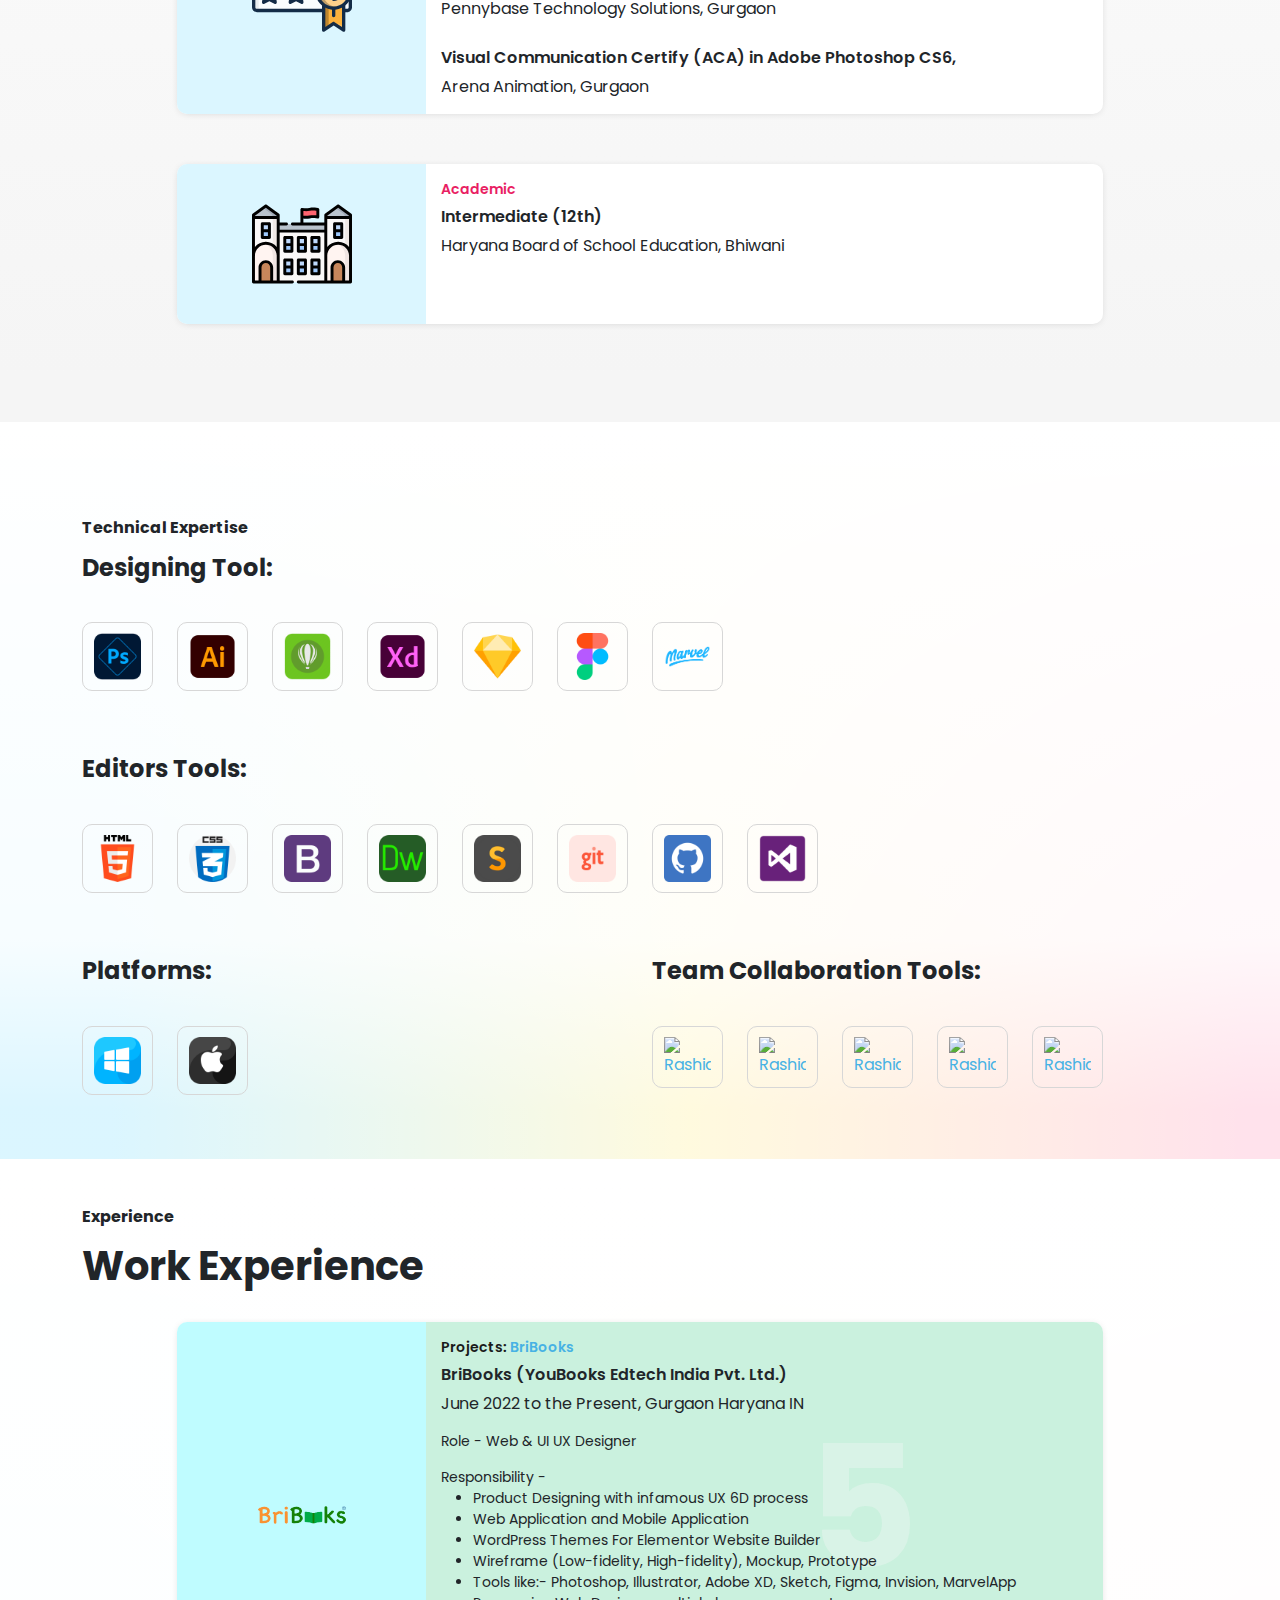
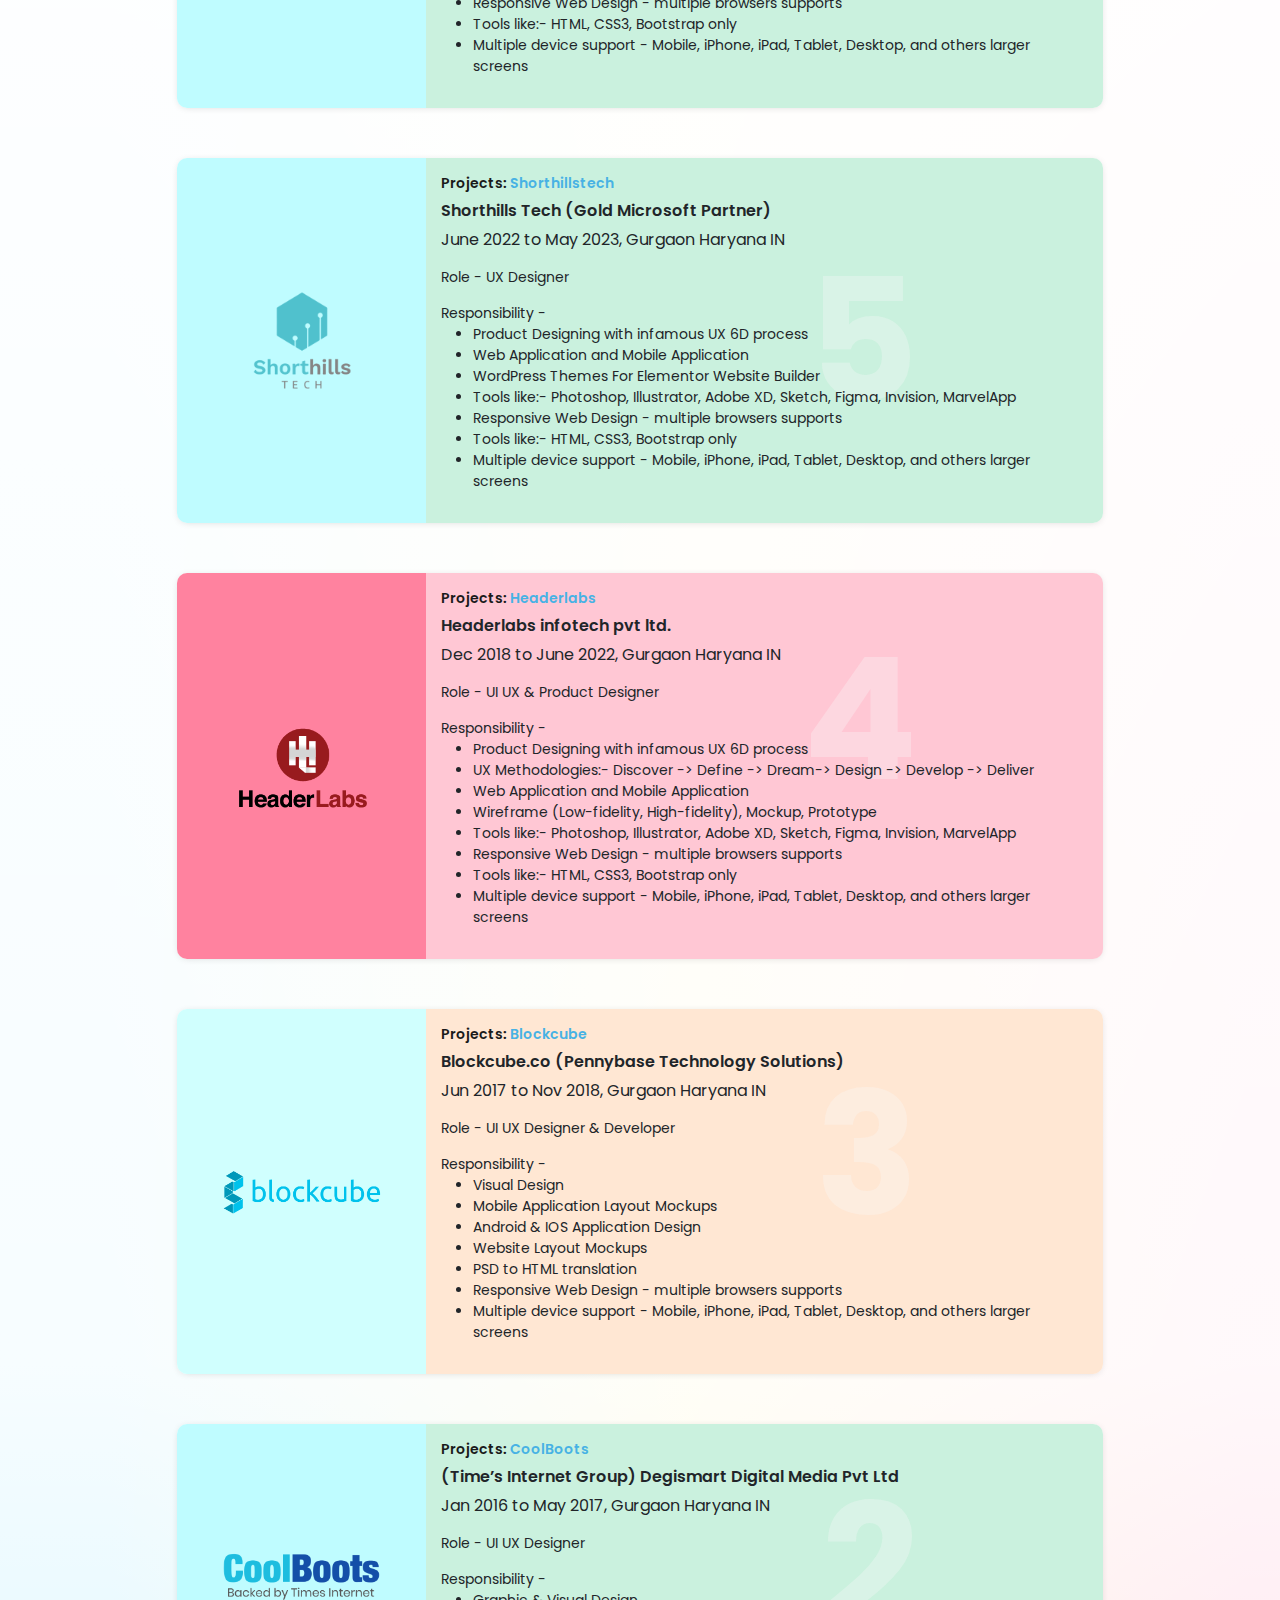
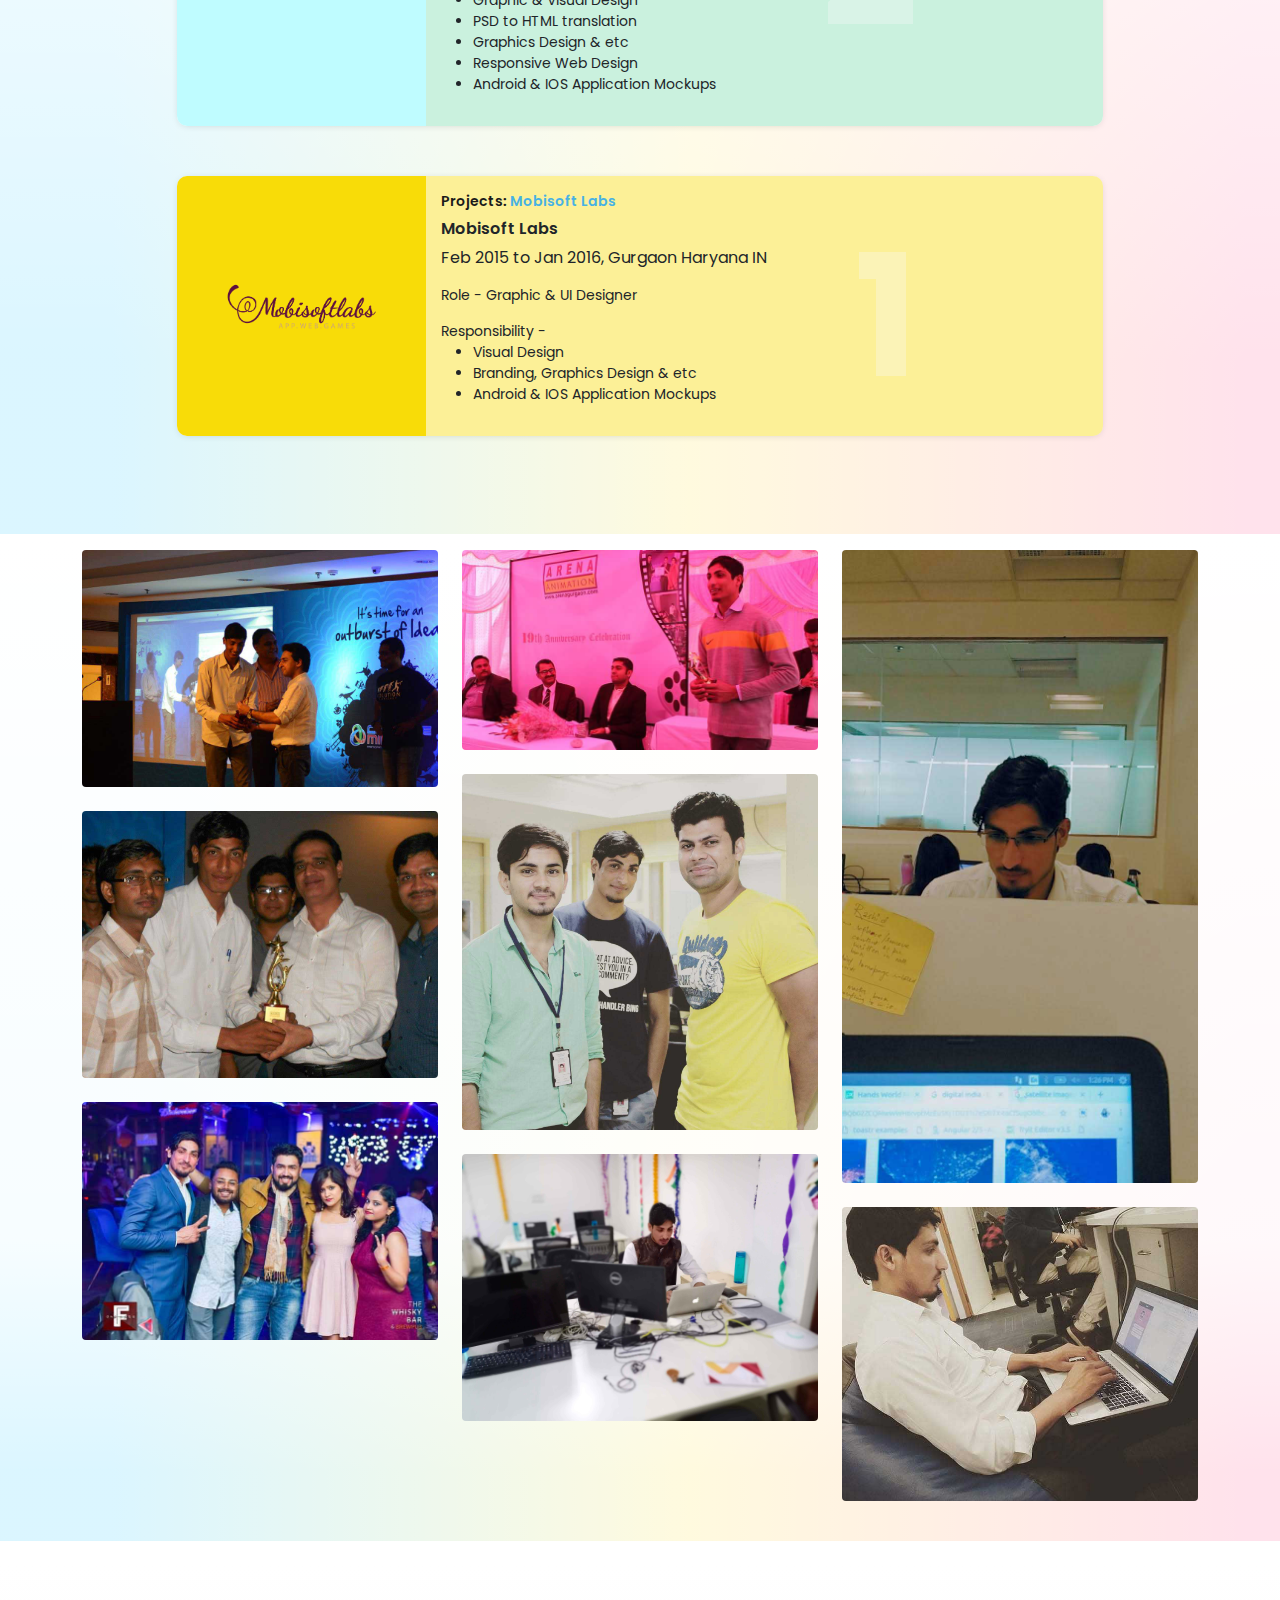
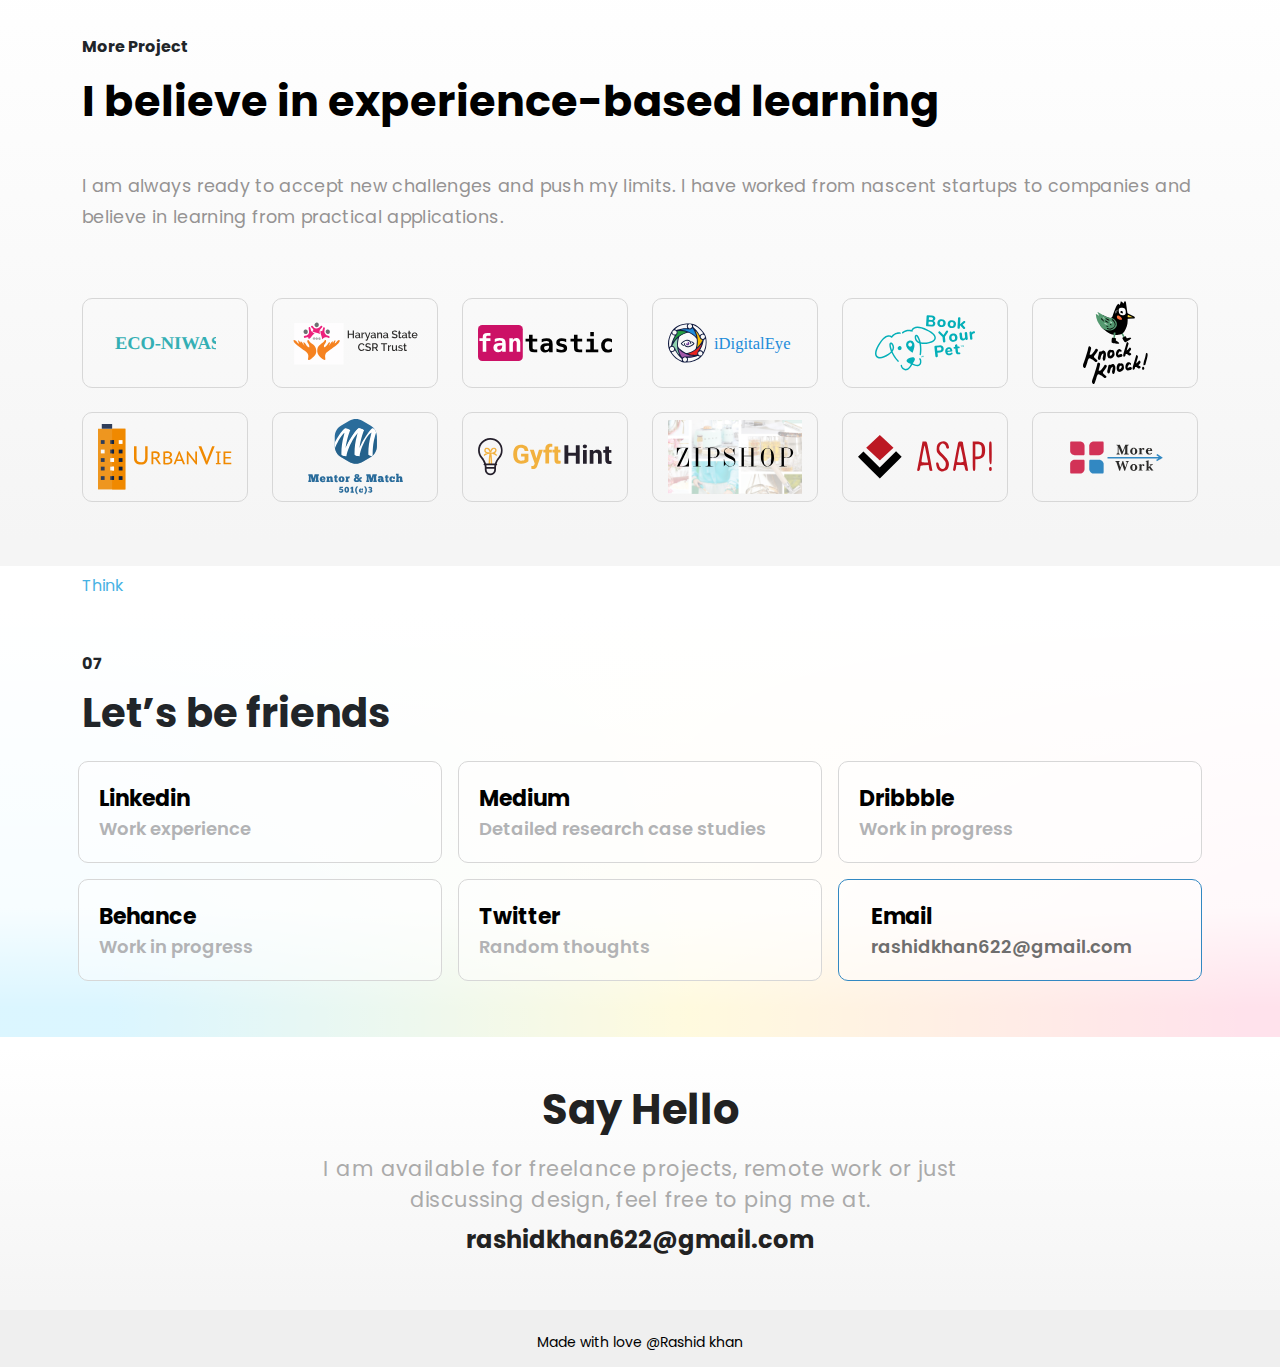
==== commit 13890641: "Update about.html" ====
--- a/about.html
+++ b/about.html
@@ -125,8 +125,8 @@
                                             <div class="left-edu"><img src="assets/img/student.svg" alt="Rashid_product_designer" /></div>
                                             <div class="right-edu">
                                                 <div class="tag">University</div>
-                                                <div class="degree">Master's in History(MAH)</div>
-                                                <div class="institution">Indira Gandhi National Open University, New Delhi</div>
+                                                <div class="degree">Post Grudaction Diploma of Computer Aapplication (P.G.D.C.A)</div>
+                                                <div class="institution">Haryana State Electronics Development Corporation Limited, Gurgaon</div>
 
                                                 <div class="space-bar"></div>
                                                 <div class="degree">Graducation in Bachelors of Art(B. A)</div>
@@ -449,7 +449,7 @@
                                             <div class="right-edu ushyaku">
                                                 <div class="tag"><span>Projects: </span><a href="https://www.bribooks.com/" target="_blank">BriBooks</a></div>
                                                 <div class="degree">BriBooks (YouBooks Edtech India Pvt. Ltd.)</div>
-                                                <div class="institution">June 2022 to May 2023, Gurgaon Haryana IN</div>
+                                                 <div class="institution">June 2022 to the Present, Gurgaon Haryana IN</div>
                                                 <div class="duration"><span>Role -</span> Web & UI UX Designer</div>
                                                 <div class="duration">
                                                     <div>Responsibility -</div>
